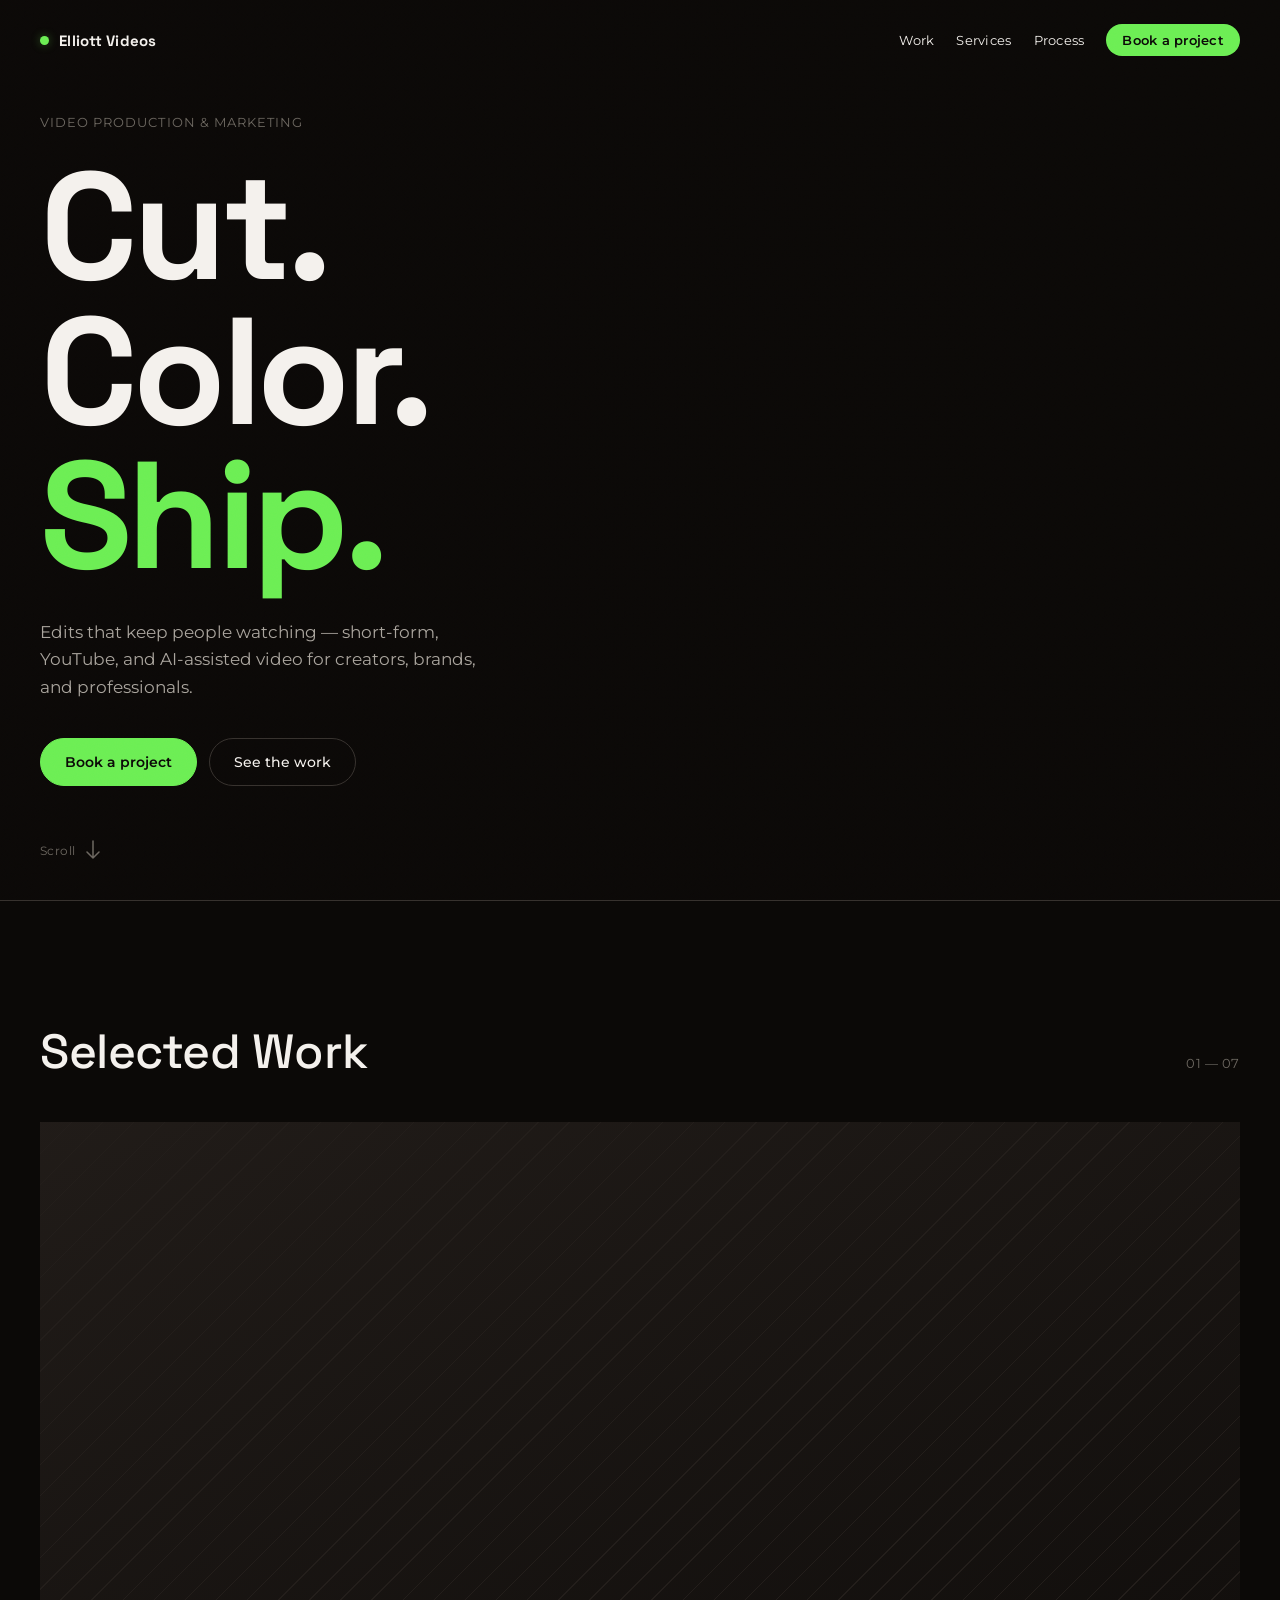
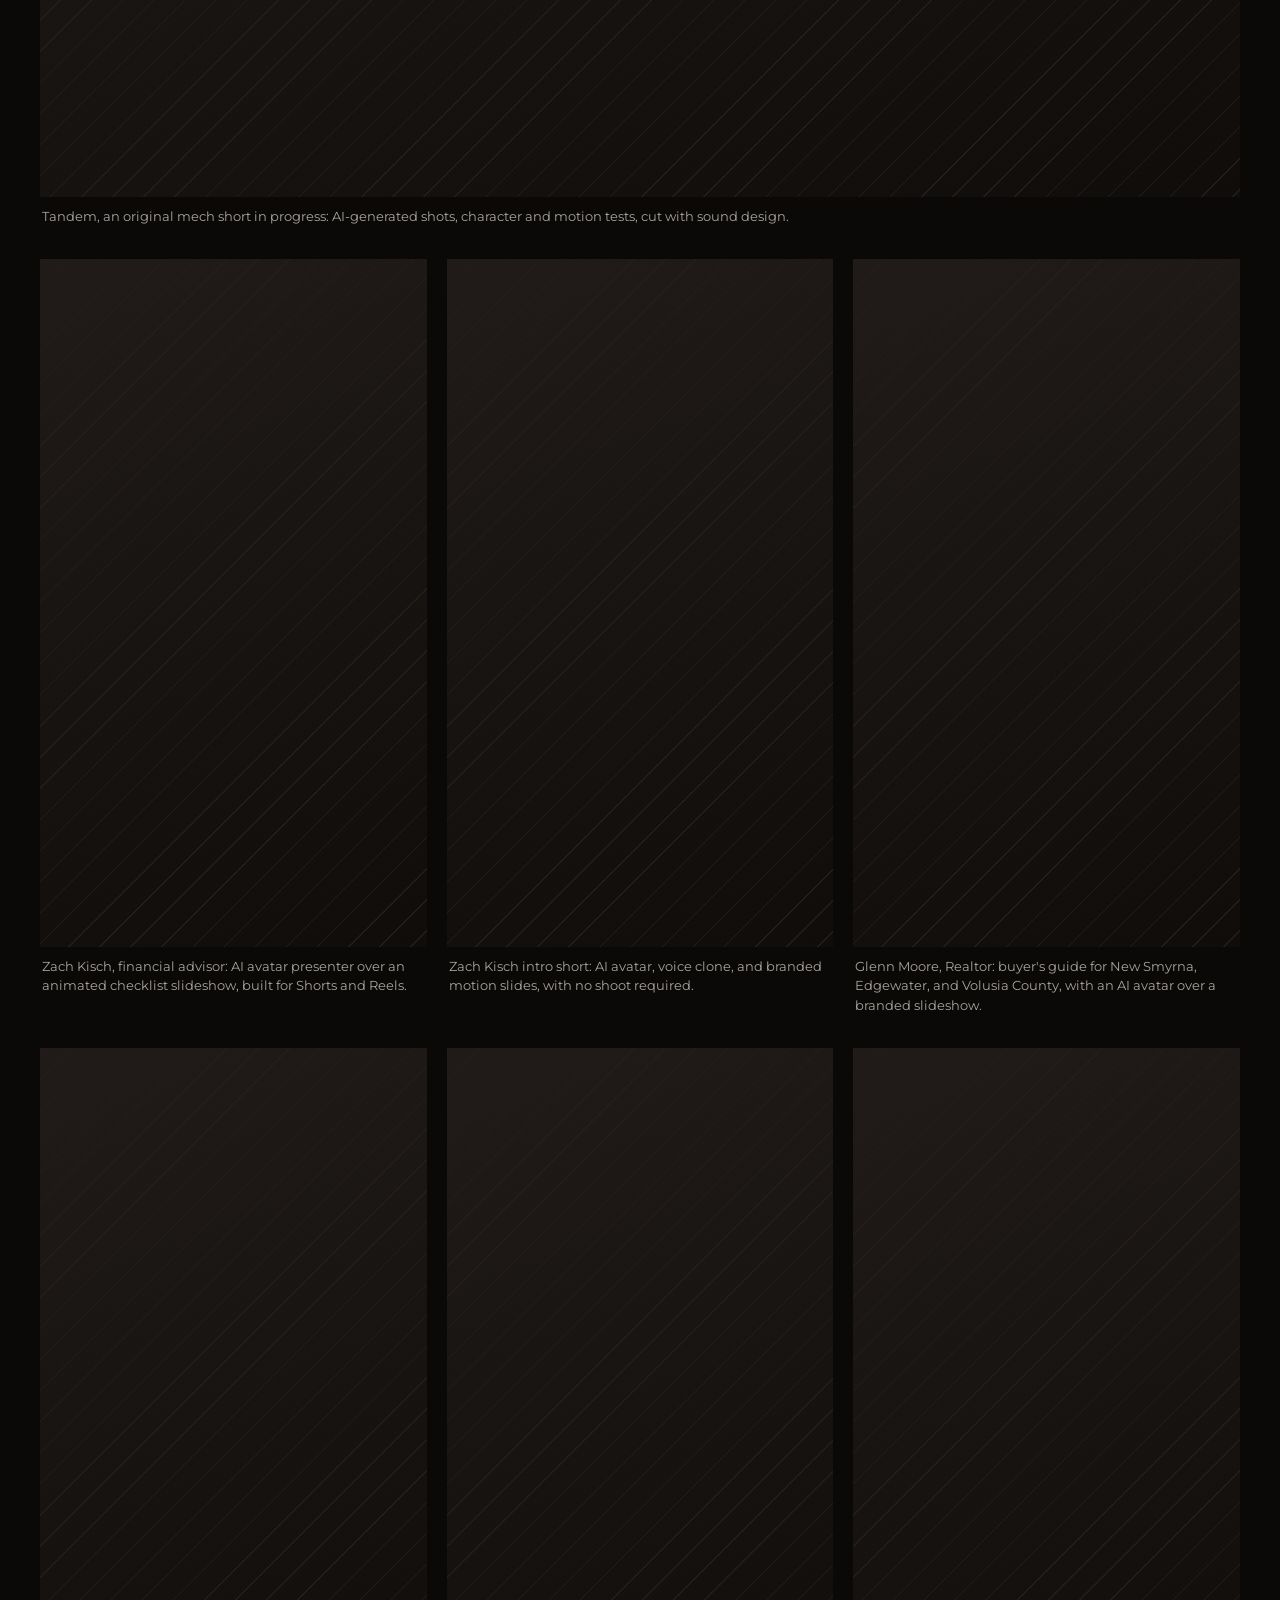
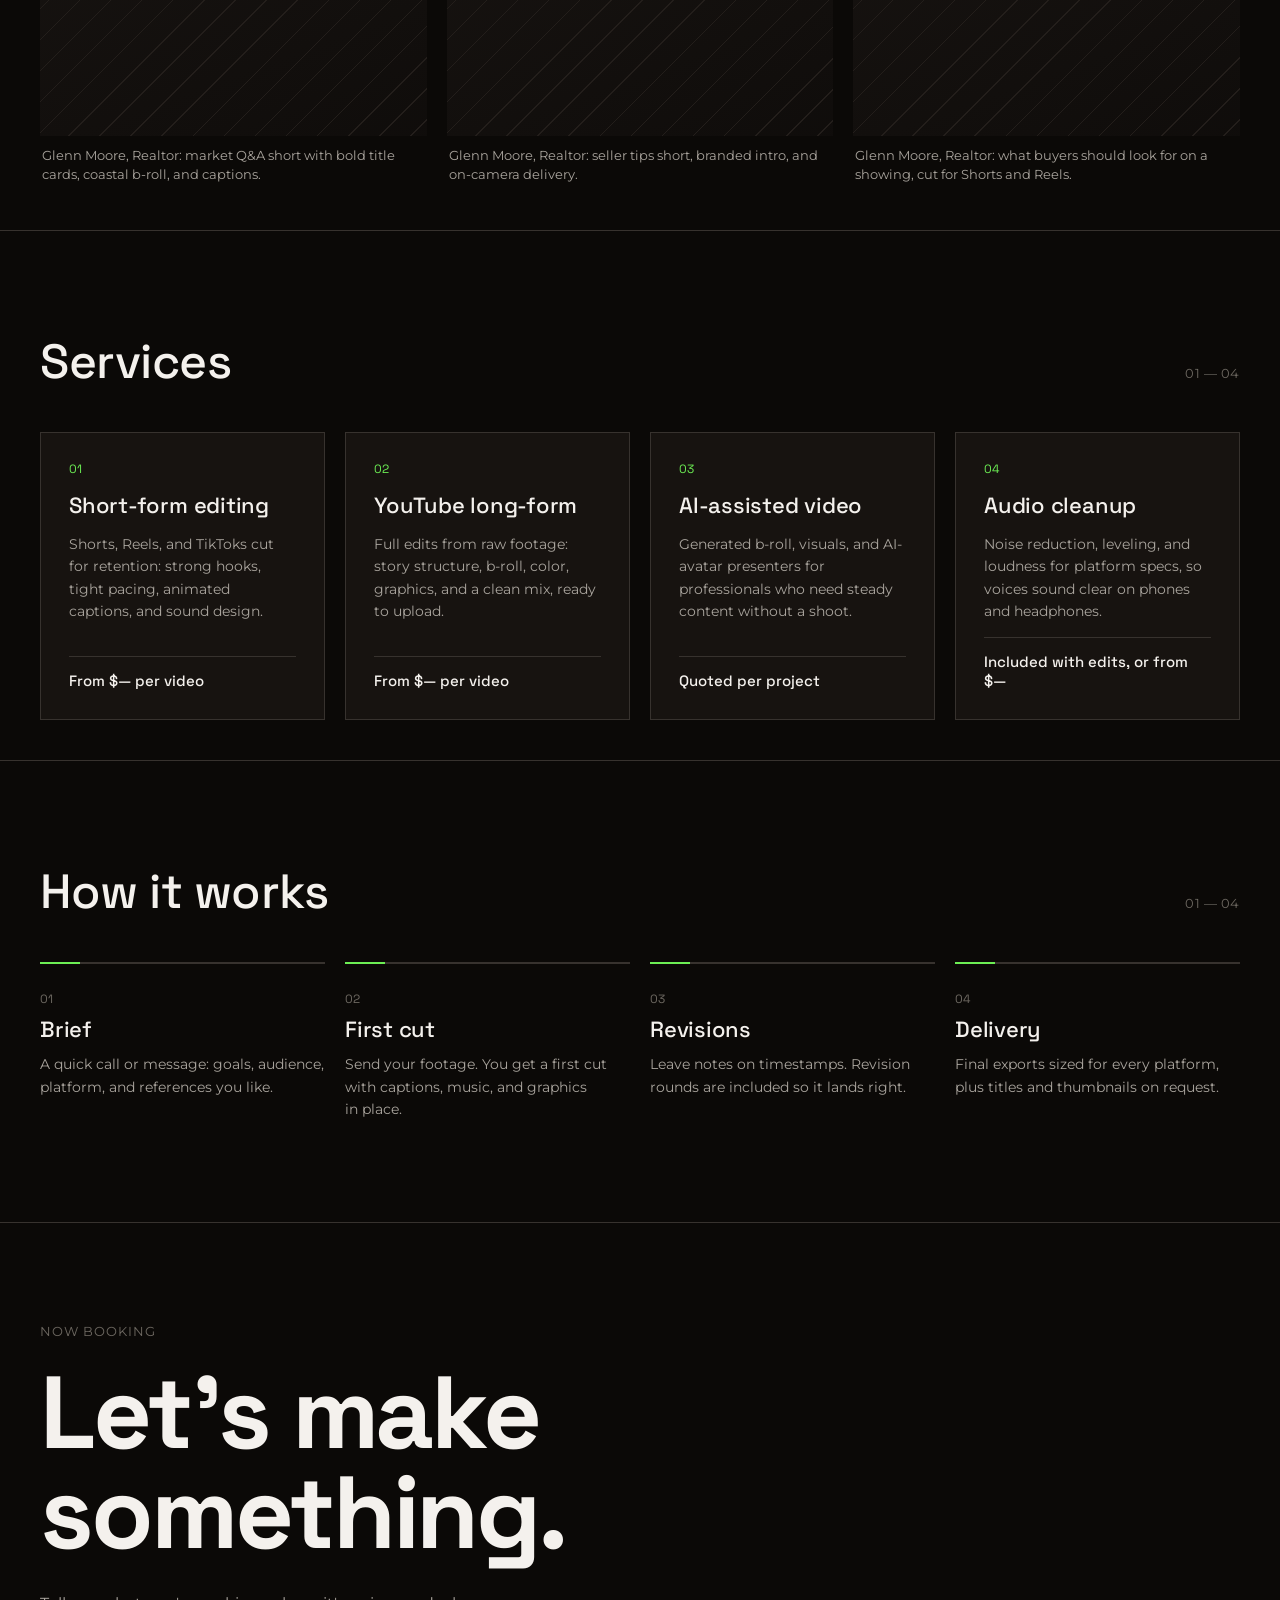
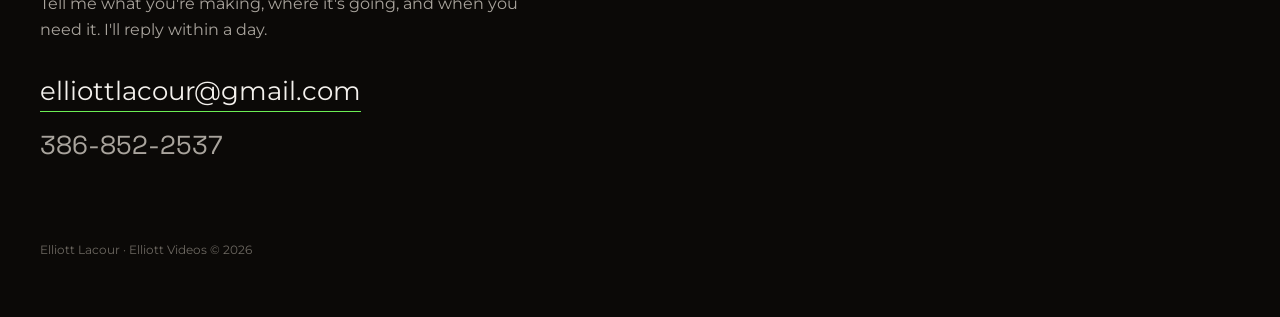
==== index.html @ d1734ed7 "Add Glenn Moore shorts, move Tandem to feature slot, two rows of shorts Co-Authored-By: Claude Opus " ====
<!doctype html>
<html lang="en">
<head>
<meta charset="utf-8">
<meta name="viewport" content="width=device-width, initial-scale=1">
<title>Elliott Videos — Video Production &amp; Marketing</title>
<meta name="description" content="Elliott Lacour — video production and marketing for creators, brands, and local businesses: short-form, YouTube, AI-assisted visuals, and polished audio.">
<link rel="canonical" href="https://www.elliottvideos.com/">
<meta property="og:title" content="Elliott Videos — Video Production &amp; Marketing">
<meta property="og:description" content="Short-form, YouTube, and AI-assisted video, edited to keep people watching.">
<meta property="og:url" content="https://www.elliottvideos.com/">
<meta property="og:type" content="website">
<meta property="og:image" content="https://www.elliottvideos.com/assets/og.jpg">
<link rel="preconnect" href="https://fonts.googleapis.com">
<link rel="preconnect" href="https://fonts.gstatic.com" crossorigin>
<link href="https://fonts.googleapis.com/css2?family=Montserrat:wght@400;500;600;700&family=Space+Grotesk:wght@400;500;700&display=swap" rel="stylesheet">
<link rel="stylesheet" href="css/styles.css">
<link rel="icon" href="data:image/svg+xml,%3Csvg xmlns='http://www.w3.org/2000/svg' viewBox='0 0 16 16'%3E%3Ccircle cx='8' cy='8' r='6' fill='%236cee54'/%3E%3C/svg%3E">
</head>
<body>

<div class="grain" aria-hidden="true"></div>

<nav class="nav">
  <a href="#top" class="nav__mark"><span class="nav__rec" aria-hidden="true"></span>Elliott Videos</a>
  <div class="nav__links">
    <a href="#work">Work</a>
    <a href="#services">Services</a>
    <a href="#process">Process</a>
    <a href="#contact" class="nav__cta">Book a project</a>
    <button id="captionEditToggle" class="nav__edit-toggle" type="button" aria-pressed="false">Edit text</button>
  </div>
</nav>

<p class="edit-hint">Editing locally — text edits save to this browser only. Copy final wording into <code>index.html</code> before you deploy.</p>

<!-- ---------- Hero: muted background reel (assets/reel/hero.mp4) ---------- -->
<header id="top" class="hero">
  <video class="hero__reel js-media" src="assets/reel/hero.mp4" poster="assets/reel/hero-poster.jpg" autoplay muted loop playsinline preload="auto" aria-hidden="true"></video>
  <div class="hero__shade" aria-hidden="true"></div>
  <div class="hero__body">
    <p class="hero__eyebrow">Video production &amp; marketing</p>
    <h1 class="hero__title">
      <span>Cut.</span>
      <span>Color.</span>
      <span class="hero__title-accent"><em>Ship.</em></span>
    </h1>
    <p class="hero__sub" data-caption-key="hero-sub">Edits that keep people watching — short-form, YouTube, and AI-assisted video for creators, brands, and professionals.</p>
    <div class="hero__actions">
      <a class="btn btn--solid" href="#contact">Book a project</a>
      <a class="btn" href="#work">See the work</a>
    </div>
  </div>
  <a class="hero__scroll" href="#work">
    <span>Scroll</span>
    <svg width="14" height="20" viewBox="0 0 14 20" fill="none" xmlns="http://www.w3.org/2000/svg">
      <path d="M7 1v17M1 12l6 6 6-6" stroke="currentColor" stroke-width="1.5" stroke-linecap="round" stroke-linejoin="round"/>
    </svg>
  </a>
</header>

<main>

  <!-- ---------- Work: video pieces. Sizes: --feature (full row, 16:9),
       --half (half row, 16:9), --short (third of a row, 9:16) ---------- -->
  <section id="work" class="work">
    <div class="section__head">
      <h2>Selected Work</h2>
      <span class="section__count">01 — 07</span>
    </div>

    <div class="grid">

      <article class="card card--video card--feature" data-index="01">
        <div class="card__frame">
          <video class="js-media card__video" src="assets/work/01.mp4" poster="assets/work/01-poster.jpg" playsinline preload="metadata"></video>
          <button class="card__play" type="button" aria-label="Play">
            <svg width="18" height="18" viewBox="0 0 18 18" fill="none" xmlns="http://www.w3.org/2000/svg"><path d="M5 3l10 6-10 6V3z" fill="currentColor"/></svg>
          </button>
          <div class="card__info">
            <span class="card__tag">AI-assisted</span>
            <h3 class="card__title">Tandem — Test Footage</h3>
          </div>
          <span class="card__slate">assets/work/01.mp4</span>
        </div>
        <p class="card__caption" data-caption-key="work-01">Tandem, an original mech short in progress: AI-generated shots, character and motion tests, cut with sound design.</p>
      </article>

      <article class="card card--video card--short" data-index="02">
        <div class="card__frame">
          <video class="js-media card__video" src="assets/work/02.mp4" poster="assets/work/02-poster.jpg" playsinline preload="metadata"></video>
          <button class="card__play" type="button" aria-label="Play">
            <svg width="18" height="18" viewBox="0 0 18 18" fill="none" xmlns="http://www.w3.org/2000/svg"><path d="M5 3l10 6-10 6V3z" fill="currentColor"/></svg>
          </button>
          <div class="card__info">
            <span class="card__tag">Short</span>
            <h3 class="card__title">Retirement Review Checklist</h3>
          </div>
          <span class="card__slate">assets/work/02.mp4</span>
        </div>
        <p class="card__caption" data-caption-key="work-02">Zach Kisch, financial advisor: AI avatar presenter over an animated checklist slideshow, built for Shorts and Reels.</p>
      </article>

      <article class="card card--video card--short" data-index="03">
        <div class="card__frame">
          <video class="js-media card__video" src="assets/work/03.mp4" poster="assets/work/03-poster.jpg" playsinline preload="metadata"></video>
          <button class="card__play" type="button" aria-label="Play">
            <svg width="18" height="18" viewBox="0 0 18 18" fill="none" xmlns="http://www.w3.org/2000/svg"><path d="M5 3l10 6-10 6V3z" fill="currentColor"/></svg>
          </button>
          <div class="card__info">
            <span class="card__tag">Short</span>
            <h3 class="card__title">Hey, I'm Zach</h3>
          </div>
          <span class="card__slate">assets/work/03.mp4</span>
        </div>
        <p class="card__caption" data-caption-key="work-03">Zach Kisch intro short: AI avatar, voice clone, and branded motion slides, with no shoot required.</p>
      </article>

      <article class="card card--video card--short" data-index="04">
        <div class="card__frame">
          <video class="js-media card__video" src="assets/work/04.mp4" poster="assets/work/04-poster.jpg" playsinline preload="metadata"></video>
          <button class="card__play" type="button" aria-label="Play">
            <svg width="18" height="18" viewBox="0 0 18 18" fill="none" xmlns="http://www.w3.org/2000/svg"><path d="M5 3l10 6-10 6V3z" fill="currentColor"/></svg>
          </button>
          <div class="card__info">
            <span class="card__tag">Short</span>
            <h3 class="card__title">Buying Here?</h3>
          </div>
          <span class="card__slate">assets/work/04.mp4</span>
        </div>
        <p class="card__caption" data-caption-key="work-04">Glenn Moore, Realtor: buyer's guide for New Smyrna, Edgewater, and Volusia County, with an AI avatar over a branded slideshow.</p>
      </article>

      <article class="card card--video card--short" data-index="05">
        <div class="card__frame">
          <video class="js-media card__video" src="assets/work/05.mp4" poster="assets/work/05-poster.jpg" playsinline preload="metadata"></video>
          <button class="card__play" type="button" aria-label="Play">
            <svg width="18" height="18" viewBox="0 0 18 18" fill="none" xmlns="http://www.w3.org/2000/svg"><path d="M5 3l10 6-10 6V3z" fill="currentColor"/></svg>
          </button>
          <div class="card__info">
            <span class="card__tag">Short</span>
            <h3 class="card__title">Is Now a Good Time to Buy?</h3>
          </div>
          <span class="card__slate">assets/work/05.mp4</span>
        </div>
        <p class="card__caption" data-caption-key="work-05">Glenn Moore, Realtor: market Q&amp;A short with bold title cards, coastal b-roll, and captions.</p>
      </article>

      <article class="card card--video card--short" data-index="06">
        <div class="card__frame">
          <video class="js-media card__video" src="assets/work/06.mp4" poster="assets/work/06-poster.jpg" playsinline preload="metadata"></video>
          <button class="card__play" type="button" aria-label="Play">
            <svg width="18" height="18" viewBox="0 0 18 18" fill="none" xmlns="http://www.w3.org/2000/svg"><path d="M5 3l10 6-10 6V3z" fill="currentColor"/></svg>
          </button>
          <div class="card__info">
            <span class="card__tag">Short</span>
            <h3 class="card__title">Why It Won't Sell</h3>
          </div>
          <span class="card__slate">assets/work/06.mp4</span>
        </div>
        <p class="card__caption" data-caption-key="work-06">Glenn Moore, Realtor: seller tips short, branded intro, and on-camera delivery.</p>
      </article>

      <article class="card card--video card--short" data-index="07">
        <div class="card__frame">
          <video class="js-media card__video" src="assets/work/07.mp4" poster="assets/work/07-poster.jpg" playsinline preload="metadata"></video>
          <button class="card__play" type="button" aria-label="Play">
            <svg width="18" height="18" viewBox="0 0 18 18" fill="none" xmlns="http://www.w3.org/2000/svg"><path d="M5 3l10 6-10 6V3z" fill="currentColor"/></svg>
          </button>
          <div class="card__info">
            <span class="card__tag">Short</span>
            <h3 class="card__title">Viewing Homes</h3>
          </div>
          <span class="card__slate">assets/work/07.mp4</span>
        </div>
        <p class="card__caption" data-caption-key="work-07">Glenn Moore, Realtor: what buyers should look for on a showing, cut for Shorts and Reels.</p>
      </article>

    </div>
  </section>

  <!-- ---------- Services: what you can hire for ---------- -->
  <section id="services" class="services">
    <div class="section__head">
      <h2>Services</h2>
      <span class="section__count">01 — 04</span>
    </div>

    <div class="services__grid">

      <article class="service">
        <span class="service__num">01</span>
        <h3 class="service__title">Short-form editing</h3>
        <p class="service__body" data-caption-key="svc-01-body">Shorts, Reels, and TikToks cut for retention: strong hooks, tight pacing, animated captions, and sound design.</p>
        <p class="service__price" data-caption-key="svc-01-price">From $— per video</p>
      </article>

      <article class="service">
        <span class="service__num">02</span>
        <h3 class="service__title">YouTube long-form</h3>
        <p class="service__body" data-caption-key="svc-02-body">Full edits from raw footage: story structure, b-roll, color, graphics, and a clean mix, ready to upload.</p>
        <p class="service__price" data-caption-key="svc-02-price">From $— per video</p>
      </article>

      <article class="service">
        <span class="service__num">03</span>
        <h3 class="service__title">AI-assisted video</h3>
        <p class="service__body" data-caption-key="svc-03-body">Generated b-roll, visuals, and AI-avatar presenters for professionals who need steady content without a shoot.</p>
        <p class="service__price" data-caption-key="svc-03-price">Quoted per project</p>
      </article>

      <article class="service">
        <span class="service__num">04</span>
        <h3 class="service__title">Audio cleanup</h3>
        <p class="service__body" data-caption-key="svc-04-body">Noise reduction, leveling, and loudness for platform specs, so voices sound clear on phones and headphones.</p>
        <p class="service__price" data-caption-key="svc-04-price">Included with edits, or from $—</p>
      </article>

    </div>
  </section>

  <!-- ---------- Process: how a project runs ---------- -->
  <section id="process" class="process">
    <div class="section__head">
      <h2>How it works</h2>
      <span class="section__count">01 — 04</span>
    </div>

    <ol class="steps">
      <li class="step">
        <span class="step__num">01</span>
        <h3 class="step__title">Brief</h3>
        <p class="step__body" data-caption-key="step-01">A quick call or message: goals, audience, platform, and references you like.</p>
      </li>
      <li class="step">
        <span class="step__num">02</span>
        <h3 class="step__title">First cut</h3>
        <p class="step__body" data-caption-key="step-02">Send your footage. You get a first cut with captions, music, and graphics in place.</p>
      </li>
      <li class="step">
        <span class="step__num">03</span>
        <h3 class="step__title">Revisions</h3>
        <p class="step__body" data-caption-key="step-03">Leave notes on timestamps. Revision rounds are included so it lands right.</p>
      </li>
      <li class="step">
        <span class="step__num">04</span>
        <h3 class="step__title">Delivery</h3>
        <p class="step__body" data-caption-key="step-04">Final exports sized for every platform, plus titles and thumbnails on request.</p>
      </li>
    </ol>
  </section>

</main>

<footer id="contact" class="contact">
  <p class="hero__eyebrow">Now booking</p>
  <h2 class="contact__title">Let's make<br>something.</h2>
  <p class="contact__sub" data-caption-key="contact-sub">Tell me what you're making, where it's going, and when you need it. I'll reply within a day.</p>
  <a class="contact__email" href="mailto:elliottlacour@gmail.com">elliottlacour@gmail.com</a>
  <a class="contact__phone" href="tel:+13868522537">386-852-2537</a>
  <div class="contact__foot">
    <span>Elliott Lacour · Elliott Videos © 2026</span>
  </div>
</footer>

<script src="js/script.js"></script>
</body>
</html>
---- css/styles.css ----
/* ---------- Tokens ---------- */
:root{
  --bg:       oklch(14% 0.006 55);
  --bg-elev:  oklch(19% 0.008 55);
  --bg-card:  oklch(21% 0.008 55);
  --fg:       oklch(96% 0.006 80);
  --fg-dim:   oklch(72% 0.012 75);
  --fg-faint: oklch(52% 0.012 75);
  --border:   oklch(32% 0.01 60);
  --accent:   #6cee54; /* business card green */
  --accent-dim: rgb(108 238 84 / 0.35);
  --accent-ink: oklch(14% 0.006 55);

  --font-display: "Space Grotesk", Arial, sans-serif;
  --font-body: "Montserrat", Arial, sans-serif;
}

*{ box-sizing: border-box; }

html{ scroll-behavior: smooth; }

body{
  margin: 0;
  background: var(--bg);
  color: var(--fg);
  font-family: var(--font-body);
  font-weight: 400;
  -webkit-font-smoothing: antialiased;
  text-wrap: pretty;
}

a{ color: var(--fg); text-decoration: none; }
a:hover{ color: var(--accent); }

h1, h2, h3{ margin: 0; font-weight: 500; font-family: var(--font-display); letter-spacing: -0.01em; }

img, video{ display: block; max-width: 100%; }

button{ font-family: var(--font-body); }

/* ---------- Film grain overlay ---------- */
.grain{
  position: fixed;
  inset: 0;
  pointer-events: none;
  z-index: 200;
  opacity: 0.05;
  mix-blend-mode: overlay;
  background-image: url("data:image/svg+xml,%3Csvg xmlns='http://www.w3.org/2000/svg' width='120' height='120'%3E%3Cfilter id='n'%3E%3CfeTurbulence type='fractalNoise' baseFrequency='0.9' numOctaves='2' stitchTiles='stitch'/%3E%3C/filter%3E%3Crect width='100%25' height='100%25' filter='url(%23n)'/%3E%3C/svg%3E");
}

/* ---------- Nav ---------- */
.nav{
  position: fixed;
  top: 0; left: 0; right: 0;
  z-index: 100;
  display: flex;
  align-items: center;
  justify-content: space-between;
  padding: 24px 40px;
  font-size: 13px;
  letter-spacing: 0.02em;
  transition: background 0.3s ease, padding 0.3s ease;
}
.nav.is-scrolled{
  background: oklch(14% 0.006 55 / 0.85);
  backdrop-filter: blur(10px);
  padding-top: 16px;
  padding-bottom: 16px;
  border-bottom: 1px solid var(--border);
}

.nav__mark{ display: flex; align-items: center; gap: 10px; font-family: var(--font-display); font-weight: 700; font-size: 15px; }

.nav__rec{
  width: 9px;
  height: 9px;
  border-radius: 50%;
  background: var(--accent);
  box-shadow: 0 0 10px var(--accent-dim);
  animation: rec 1.6s ease-in-out infinite;
}
@keyframes rec{ 50%{ opacity: 0.25; } }

.nav__links{ display: flex; align-items: center; gap: 22px; }

.nav__cta{
  padding: 8px 16px;
  border-radius: 999px;
  background: var(--accent);
  color: var(--accent-ink);
  font-weight: 600;
}
.nav__cta:hover{ color: var(--accent-ink); filter: brightness(1.1); }

.nav__edit-toggle{
  background: none;
  border: 1px solid var(--border);
  color: var(--fg-dim);
  border-radius: 999px;
  padding: 6px 14px;
  font-size: 11px;
  letter-spacing: 0.04em;
  text-transform: uppercase;
  cursor: pointer;
  transition: border-color 0.2s ease, color 0.2s ease;
}
.nav__edit-toggle:hover{ border-color: var(--accent); color: var(--accent); }
body.is-editing .nav__edit-toggle{
  background: var(--accent);
  border-color: var(--accent);
  color: var(--accent-ink);
}

/* the edit toggle is an authoring tool — only shown when the page is opened
   locally (file:// or localhost), never on the live domain */
body:not(.is-local) .nav__edit-toggle{ display: none; }

.edit-hint{
  display: none;
  position: fixed;
  left: 40px;
  bottom: 24px;
  z-index: 100;
  max-width: 46ch;
  margin: 0;
  padding: 10px 14px;
  background: var(--bg-elev);
  border: 1px solid var(--border);
  color: var(--fg-dim);
  font-size: 12px;
  line-height: 1.5;
}
.edit-hint code{ color: var(--fg); }
body.is-editing .edit-hint{ display: block; }

[data-caption-key]{ border-bottom: 1px solid transparent; outline: none; }
[data-caption-key][contenteditable="true"]{ border-bottom-color: var(--border); cursor: text; }
[data-caption-key][contenteditable="true"]:focus{ border-bottom-color: var(--accent); color: var(--fg); }

/* ---------- Buttons ---------- */
.btn{
  display: inline-flex;
  align-items: center;
  padding: 14px 24px;
  border: 1px solid var(--border);
  border-radius: 999px;
  font-size: 14px;
  font-weight: 500;
  transition: border-color 0.2s ease, color 0.2s ease, filter 0.2s ease;
}
.btn:hover{ border-color: var(--accent); }
.btn--solid{ background: var(--accent); border-color: var(--accent); color: var(--accent-ink); font-weight: 600; }
.btn--solid:hover{ color: var(--accent-ink); filter: brightness(1.1); }

/* ---------- Hero ---------- */
.hero{
  min-height: 100svh;
  display: flex;
  flex-direction: column;
  justify-content: center;
  padding: 0 40px;
  position: relative;
  overflow: hidden;
}

.hero__reel{
  position: absolute;
  inset: 0;
  width: 100%;
  height: 100%;
  object-fit: cover;
  opacity: 0.45;
}
.hero.no-reel .hero__reel{ display: none; }

.hero__shade{
  position: absolute;
  inset: 0;
  background:
    linear-gradient(to right, var(--bg) 0%, oklch(14% 0.006 55 / 0.6) 55%, transparent 100%),
    linear-gradient(to top, var(--bg) 0%, transparent 40%);
}

.hero__body{ position: relative; z-index: 1; }

.hero__eyebrow{
  font-size: 13px;
  letter-spacing: 0.08em;
  text-transform: uppercase;
  color: var(--fg-faint);
  margin: 0 0 24px;
}

.hero__title{
  display: flex;
  flex-direction: column;
  font-size: clamp(56px, 12vw, 152px);
  font-weight: 700;
  line-height: 0.95;
  letter-spacing: -0.03em;
}

.hero__title-accent em{
  color: var(--accent);
  font-style: normal;
}

.hero__sub{
  max-width: 46ch;
  margin: 32px 0 0;
  font-size: 17px;
  line-height: 1.6;
  color: var(--fg-dim);
}

.hero__actions{ display: flex; flex-wrap: wrap; gap: 12px; margin-top: 36px; }

.hero__scroll{
  position: absolute;
  left: 40px;
  bottom: 40px;
  z-index: 1;
  display: flex;
  align-items: center;
  gap: 10px;
  font-size: 12px;
  letter-spacing: 0.04em;
  color: var(--fg-faint);
}

.hero__scroll svg{ animation: bob 2s ease-in-out infinite; }

@keyframes bob{
  0%, 100%{ transform: translateY(0); }
  50%{ transform: translateY(6px); }
}

/* ---------- Shared section head ---------- */
.section__head{
  display: flex;
  align-items: baseline;
  justify-content: space-between;
  margin-bottom: 40px;
}

.section__head h2{ font-size: clamp(32px, 4vw, 48px); }

.section__count{
  font-size: 13px;
  color: var(--fg-faint);
  letter-spacing: 0.04em;
}

/* ---------- Work section ---------- */
.work{
  padding: 120px 40px 40px;
  border-top: 1px solid var(--border);
}

/* 6-col grid: feature = full row, half = 2 per row, short = 3 per row */
.grid{
  display: grid;
  grid-template-columns: repeat(6, 1fr);
  gap: 28px 20px;
}

.card{ position: relative; grid-column: span 6; }
.card--half{ grid-column: span 3; }
.card--short{ grid-column: span 2; }

.card__frame{
  position: relative;
  aspect-ratio: 16 / 9;
  overflow: hidden;
  background: var(--bg-card);
  cursor: pointer;
}
.card--short .card__frame{ aspect-ratio: 9 / 16; }

.card__video{
  position: absolute;
  inset: 0;
  width: 100%;
  height: 100%;
  object-fit: cover;
  transition: transform 0.6s cubic-bezier(0.2, 0.8, 0.2, 1);
}
.card:not(.is-playing) .card__frame:hover .card__video{ transform: scale(1.03); }

.card__info{
  position: absolute;
  left: 0; right: 0; bottom: 0;
  padding: 18px 20px;
  display: flex;
  align-items: baseline;
  justify-content: space-between;
  gap: 12px;
  background: linear-gradient(to top, oklch(10% 0.005 50 / 0.85), transparent);
  opacity: 0;
  transform: translateY(6px);
  transition: opacity 0.3s ease, transform 0.3s ease;
  z-index: 2;
  pointer-events: none;
}

.card:not(.is-playing) .card__frame:hover .card__info{ opacity: 1; transform: translateY(0); }

.card__tag{
  font-size: 11px;
  letter-spacing: 0.06em;
  text-transform: uppercase;
  color: var(--accent);
}

.card__title{ font-size: 20px; }

.card__slate{
  position: absolute;
  top: 16px;
  left: 18px;
  font-size: 10px;
  letter-spacing: 0.03em;
  color: var(--fg-faint);
  opacity: 0;
  font-variant-numeric: tabular-nums;
  z-index: 2;
  pointer-events: none;
}

.card__caption{
  margin: 10px 2px 0;
  padding-bottom: 4px;
  font-size: 13px;
  line-height: 1.5;
  color: var(--fg-dim);
}

.card__play{
  position: absolute;
  inset: 0;
  margin: auto;
  width: 60px;
  height: 60px;
  border-radius: 50%;
  border: 0;
  background: oklch(10% 0.005 50 / 0.55);
  backdrop-filter: blur(6px);
  color: var(--fg);
  display: flex;
  align-items: center;
  justify-content: center;
  cursor: pointer;
  z-index: 3;
  transition: background 0.2s ease, color 0.2s ease, opacity 0.2s ease;
}
.card__play svg{ margin-left: 2px; }
.card__play:hover{ background: var(--accent); color: var(--accent-ink); }
.card.is-playing .card__play{ opacity: 0; }
.card.is-playing .card__frame:hover .card__play{ opacity: 1; }

/* empty (placeholder) state — video file not present yet */
.card.is-empty .card__video{ display: none; }
.card.is-empty .card__frame{
  cursor: default;
  background:
    repeating-linear-gradient(135deg, oklch(24% 0.01 55) 0 1px, transparent 1px 22px),
    linear-gradient(160deg, oklch(23% 0.01 55), oklch(16% 0.006 55));
}
.card.is-empty .card__slate{ opacity: 0.85; }
.card.is-empty .card__info,
.card.is-empty .card__play{ display: none; }
/* the slate path is an authoring aid — hide it on the live domain */
body:not(.is-local) .card__slate{ display: none; }

/* ---------- Services ---------- */
.services{
  padding: 100px 40px 40px;
  border-top: 1px solid var(--border);
}

.services__grid{
  display: grid;
  grid-template-columns: repeat(4, 1fr);
  gap: 20px;
}

.service{
  display: flex;
  flex-direction: column;
  gap: 14px;
  padding: 28px;
  border: 1px solid var(--border);
  background: var(--bg-elev);
  transition: border-color 0.25s ease, transform 0.25s ease;
}
.service:hover{ border-color: var(--accent); transform: translateY(-3px); }

.service__num{
  font-family: var(--font-display);
  font-size: 12px;
  color: var(--accent);
  letter-spacing: 0.04em;
}

.service__title{ font-size: 22px; }

.service__body{
  flex: 1;
  margin: 0;
  font-size: 14px;
  line-height: 1.6;
  color: var(--fg-dim);
}

.service__price{
  margin: 0;
  padding-top: 14px;
  border-top: 1px solid var(--border);
  font-family: var(--font-display);
  font-size: 15px;
  font-weight: 500;
}

/* ---------- Process ---------- */
.process{
  padding: 100px 40px 40px;
  border-top: 1px solid var(--border);
}

.steps{
  list-style: none;
  margin: 0;
  padding: 0;
  display: grid;
  grid-template-columns: repeat(4, 1fr);
  gap: 20px;
  counter-reset: none;
}

.step{
  position: relative;
  padding-top: 24px;
  border-top: 2px solid var(--border);
}
.step::before{
  content: "";
  position: absolute;
  top: -2px;
  left: 0;
  width: 40px;
  height: 2px;
  background: var(--accent);
}

.step__num{
  font-family: var(--font-display);
  font-size: 12px;
  color: var(--fg-faint);
}

.step__title{ margin-top: 8px; font-size: 22px; }

.step__body{
  margin: 10px 0 0;
  font-size: 14px;
  line-height: 1.6;
  color: var(--fg-dim);
}

/* ---------- Contact ---------- */
.contact{
  min-height: 70svh;
  display: flex;
  flex-direction: column;
  align-items: flex-start;
  justify-content: center;
  padding: 100px 40px 60px;
  margin-top: 60px;
  border-top: 1px solid var(--border);
}

.contact__title{
  font-size: clamp(44px, 8vw, 104px);
  font-weight: 700;
  line-height: 0.98;
  letter-spacing: -0.03em;
  margin-bottom: 28px;
}

.contact__sub{
  max-width: 46ch;
  margin: 0 0 32px;
  font-size: 16px;
  line-height: 1.6;
  color: var(--fg-dim);
}

.contact__email{
  font-size: clamp(18px, 2.4vw, 26px);
  border-bottom: 1px solid var(--accent);
  padding-bottom: 4px;
}

.contact__phone{
  margin-top: 16px;
  font-family: var(--font-display);
  font-size: clamp(18px, 2.4vw, 26px);
  color: var(--fg-dim);
}

.contact__foot{
  margin-top: 80px;
  font-size: 12px;
  color: var(--fg-faint);
}

/* ---------- Responsive ---------- */
@media (max-width: 1100px){
  .services__grid,
  .steps{ grid-template-columns: repeat(2, 1fr); }
}

@media (max-width: 860px){
  .grid{ grid-template-columns: repeat(2, 1fr); gap: 24px 12px; }
  .card,
  .card--half{ grid-column: span 2; }
  .card--short{ grid-column: span 1; }
  .nav__links a:not(.nav__cta){ display: none; }
}

@media (max-width: 560px){
  .nav{ padding: 16px; }
  .nav.is-scrolled{ padding: 12px 16px; }
  .hero{ padding: 0 16px; }
  .hero__scroll{ left: 16px; }
  .work,
  .services,
  .process{ padding: 90px 16px 20px; }
  .contact{ padding: 80px 16px 40px; }
  .services__grid,
  .steps{ grid-template-columns: 1fr; }
  .edit-hint{ left: 16px; right: 16px; max-width: none; }
}
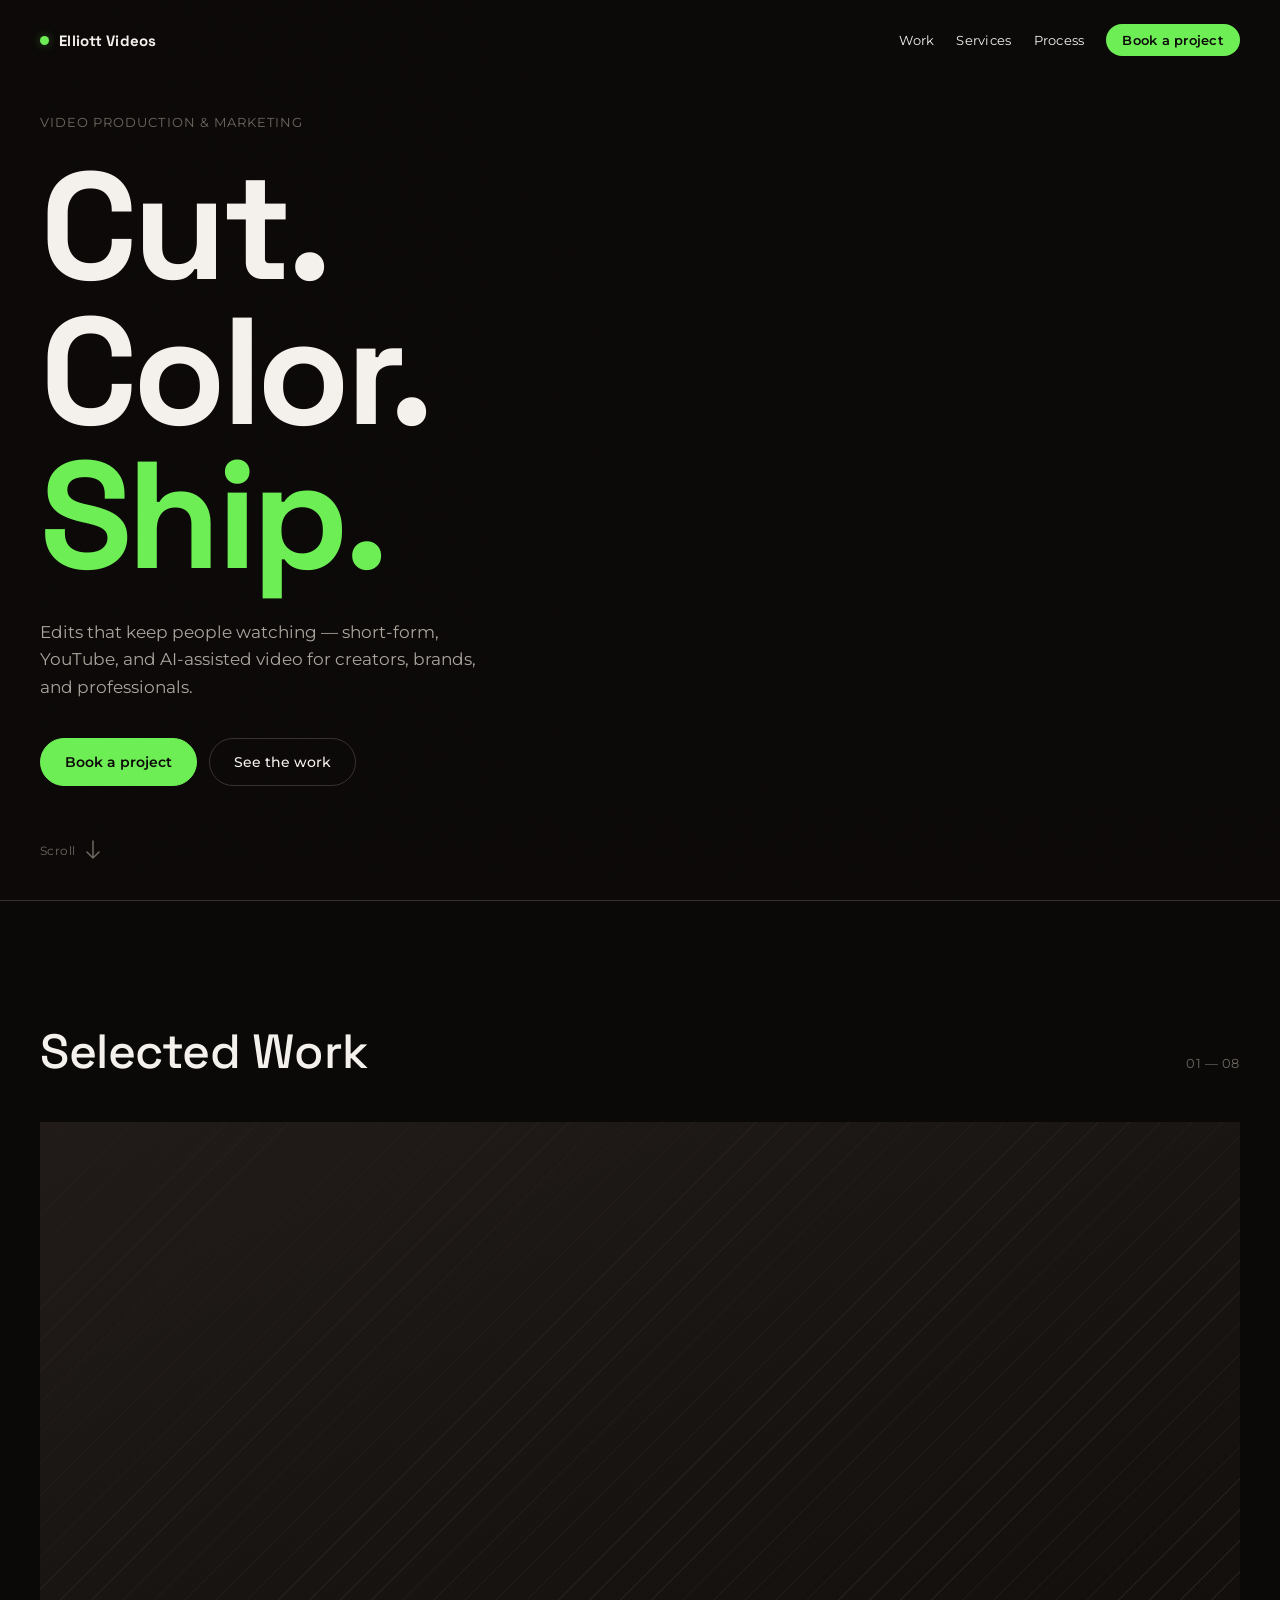
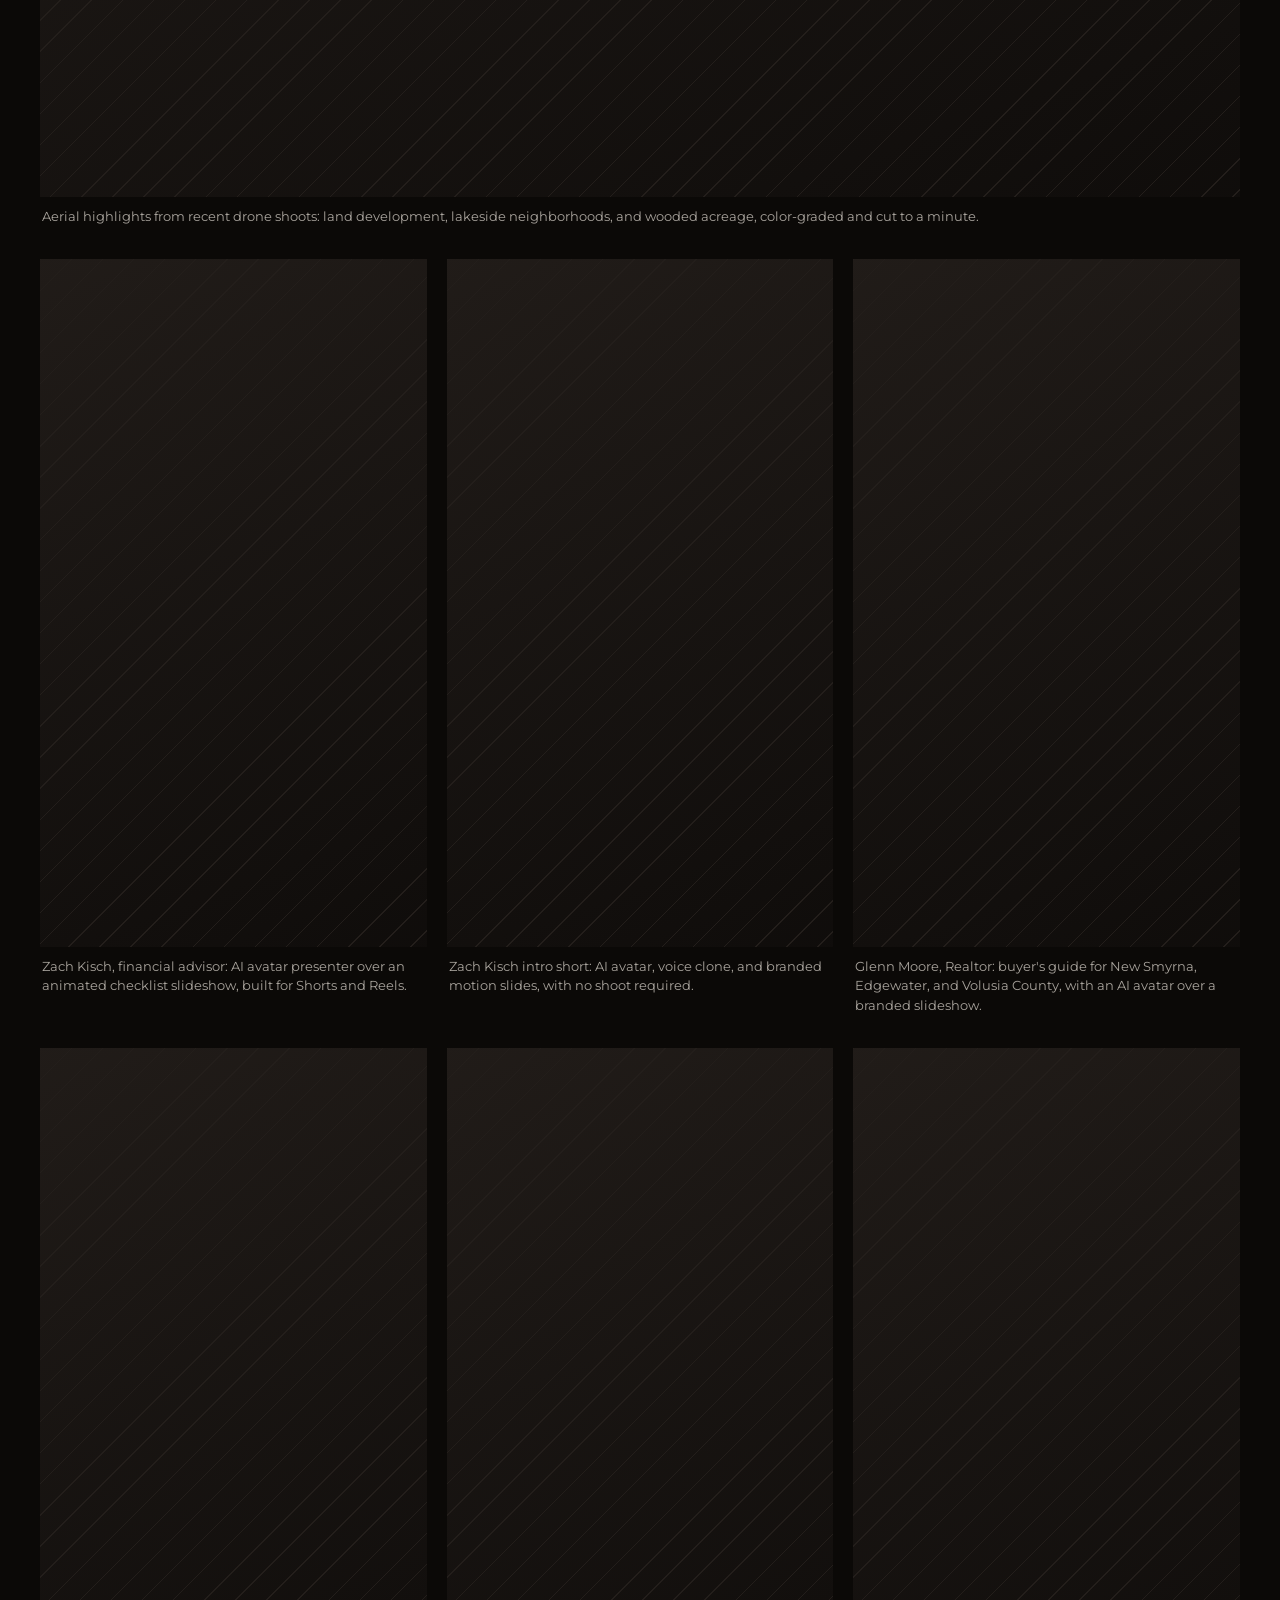
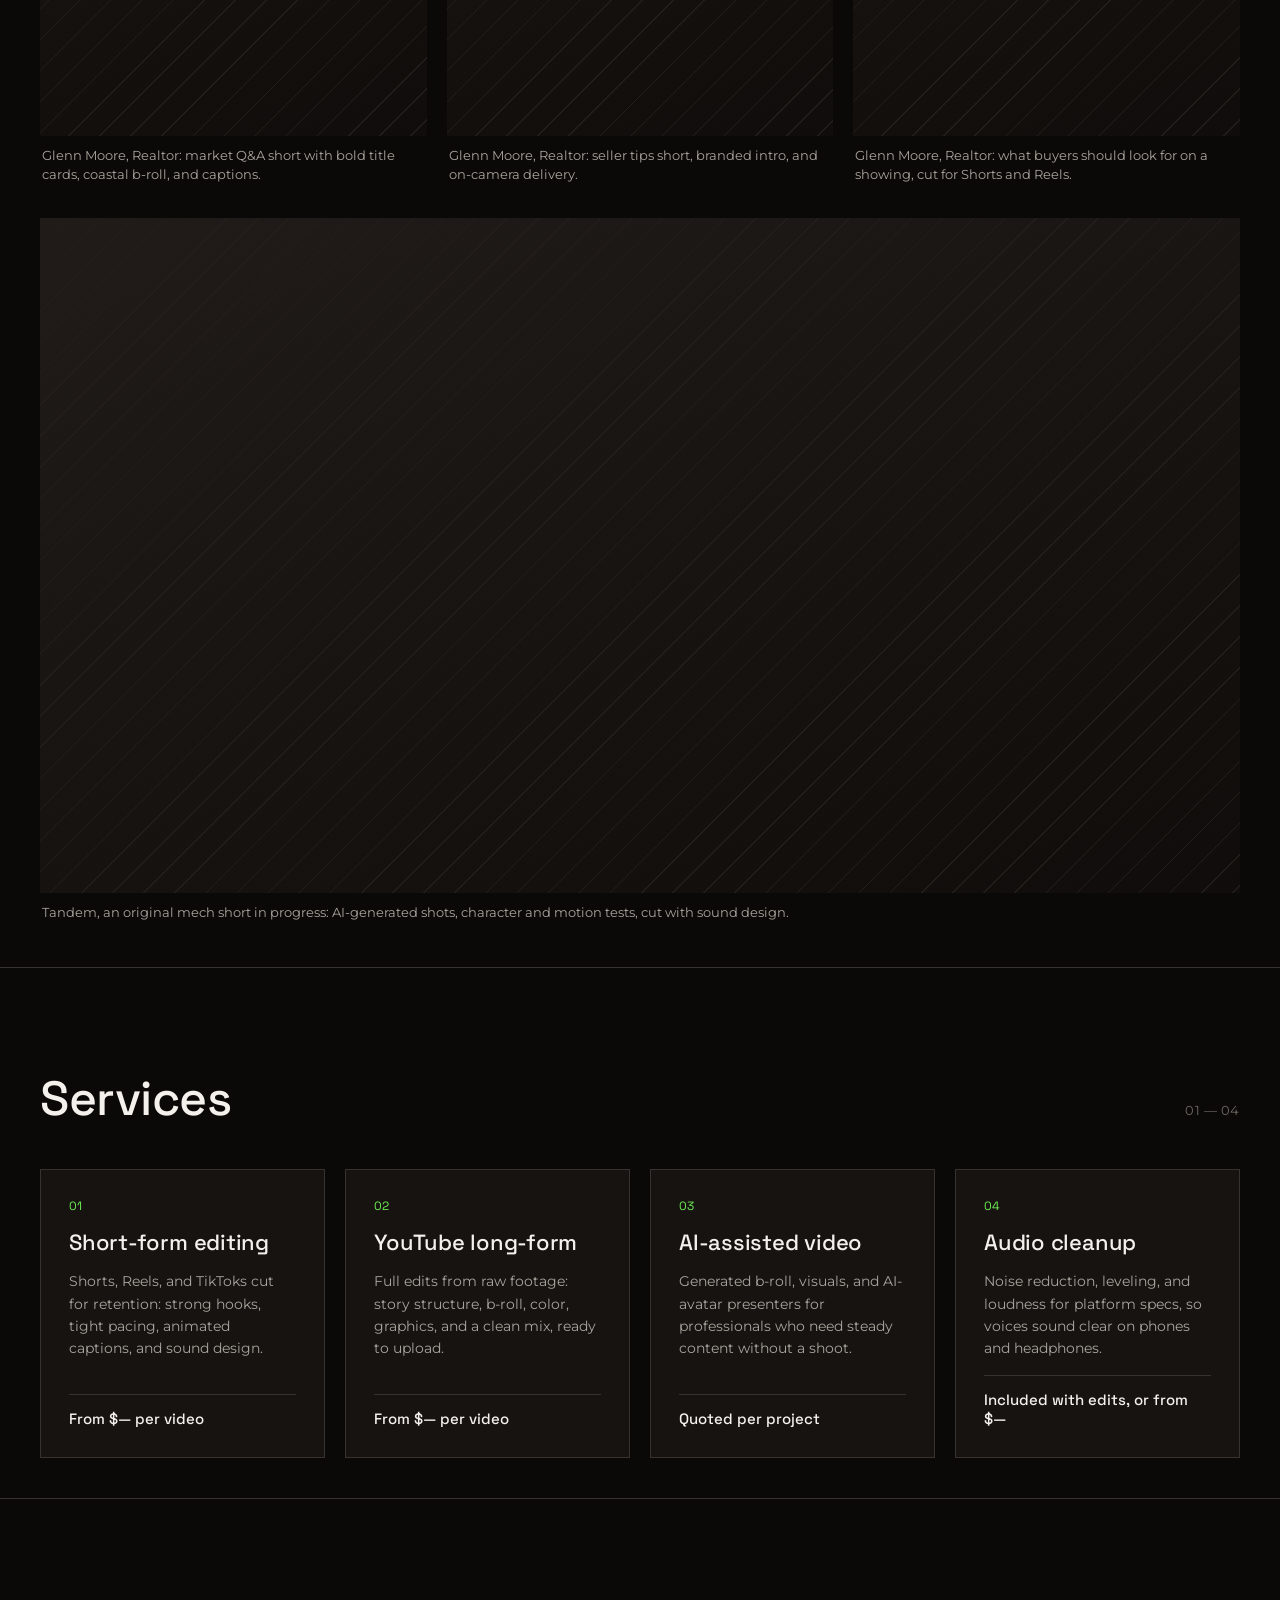
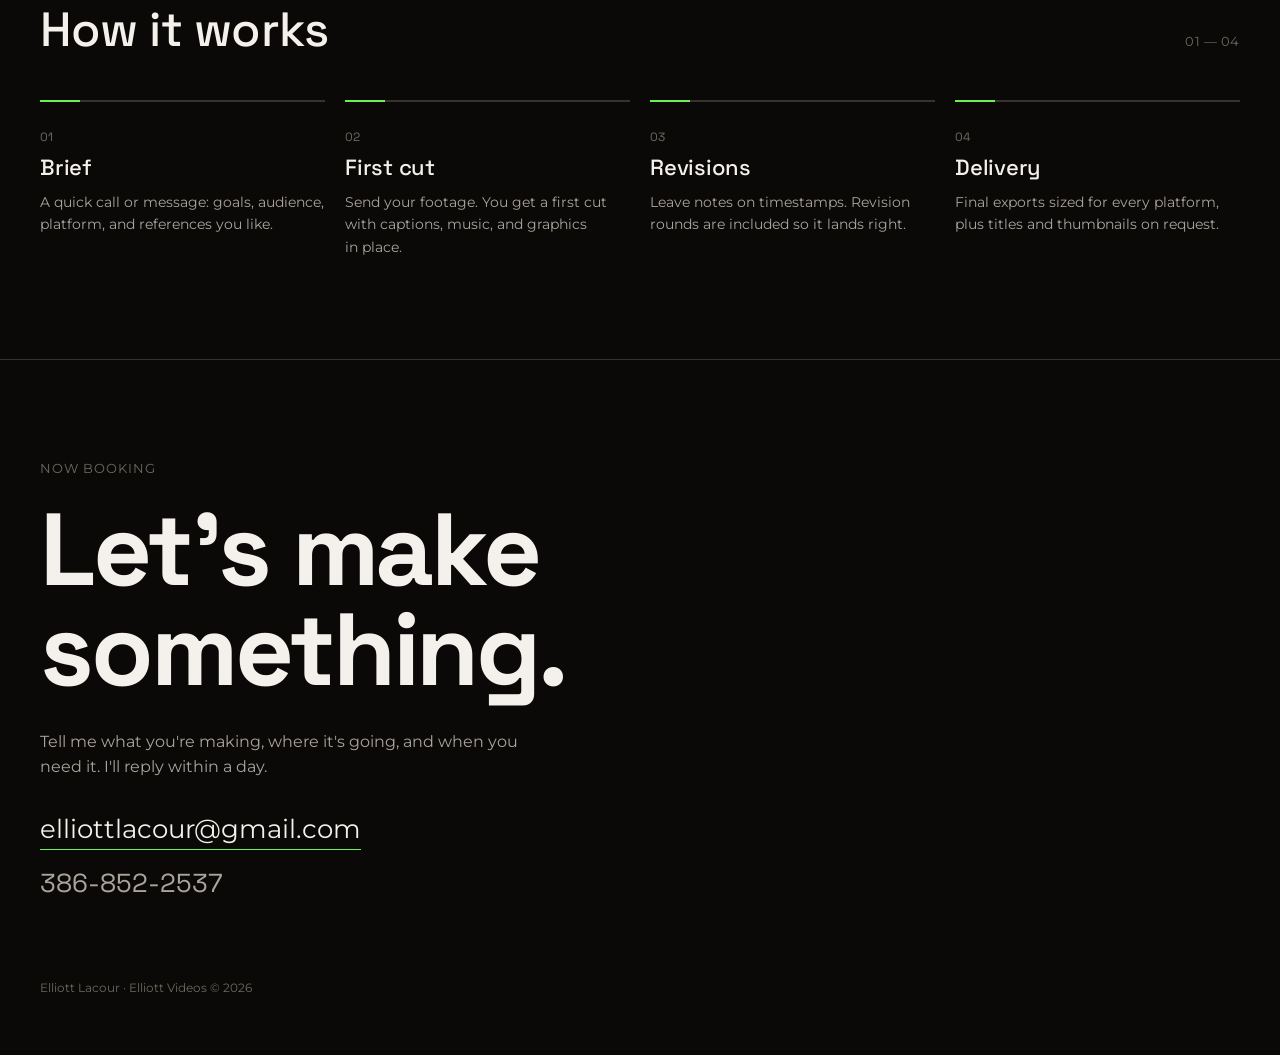
==== commit b46ac63e: "Drone highlight reel in slot 01, ballfield hero loop, Tandem to slot 08 Co-Authored-By: Claude Opus " ====
--- a/index.html
+++ b/index.html
@@ -14,7 +14,7 @@
 <link rel="preconnect" href="https://fonts.googleapis.com">
 <link rel="preconnect" href="https://fonts.gstatic.com" crossorigin>
 <link href="https://fonts.googleapis.com/css2?family=Montserrat:wght@400;500;600;700&family=Space+Grotesk:wght@400;500;700&display=swap" rel="stylesheet">
-<link rel="stylesheet" href="css/styles.css">
+<link rel="stylesheet" href="css/styles.css?v=2">
 <link rel="icon" href="data:image/svg+xml,%3Csvg xmlns='http://www.w3.org/2000/svg' viewBox='0 0 16 16'%3E%3Ccircle cx='8' cy='8' r='6' fill='%236cee54'/%3E%3C/svg%3E">
 </head>
 <body>
@@ -36,7 +36,7 @@
 
 <!-- ---------- Hero: muted background reel (assets/reel/hero.mp4) ---------- -->
 <header id="top" class="hero">
-  <video class="hero__reel js-media" src="assets/reel/hero.mp4" poster="assets/reel/hero-poster.jpg" autoplay muted loop playsinline preload="auto" aria-hidden="true"></video>
+  <video class="hero__reel js-media" src="assets/reel/hero.mp4?v=2" poster="assets/reel/hero-poster.jpg?v=2" autoplay muted loop playsinline preload="auto" aria-hidden="true"></video>
   <div class="hero__shade" aria-hidden="true"></div>
   <div class="hero__body">
     <p class="hero__eyebrow">Video production &amp; marketing</p>
@@ -66,14 +66,119 @@
   <section id="work" class="work">
     <div class="section__head">
       <h2>Selected Work</h2>
-      <span class="section__count">01 — 07</span>
+      <span class="section__count">01 — 08</span>
     </div>
 
     <div class="grid">
 
       <article class="card card--video card--feature" data-index="01">
         <div class="card__frame">
-          <video class="js-media card__video" src="assets/work/01.mp4" poster="assets/work/01-poster.jpg" playsinline preload="metadata"></video>
+          <video class="js-media card__video" src="assets/work/01.mp4?v=2" poster="assets/work/01-poster.jpg?v=2" playsinline preload="metadata"></video>
+          <button class="card__play" type="button" aria-label="Play">
+            <svg width="18" height="18" viewBox="0 0 18 18" fill="none" xmlns="http://www.w3.org/2000/svg"><path d="M5 3l10 6-10 6V3z" fill="currentColor"/></svg>
+          </button>
+          <div class="card__info">
+            <span class="card__tag">Showreel</span>
+            <h3 class="card__title">2026 Reel</h3>
+          </div>
+          <span class="card__slate">assets/work/01.mp4</span>
+        </div>
+        <p class="card__caption" data-caption-key="work-01">Aerial highlights from recent drone shoots: land development, lakeside neighborhoods, and wooded acreage, color-graded and cut to a minute.</p>
+      </article>
+
+      <article class="card card--video card--short" data-index="02">
+        <div class="card__frame">
+          <video class="js-media card__video" src="assets/work/02.mp4" poster="assets/work/02-poster.jpg" playsinline preload="metadata"></video>
+          <button class="card__play" type="button" aria-label="Play">
+            <svg width="18" height="18" viewBox="0 0 18 18" fill="none" xmlns="http://www.w3.org/2000/svg"><path d="M5 3l10 6-10 6V3z" fill="currentColor"/></svg>
+          </button>
+          <div class="card__info">
+            <span class="card__tag">Short</span>
+            <h3 class="card__title">Retirement Review Checklist</h3>
+          </div>
+          <span class="card__slate">assets/work/02.mp4</span>
+        </div>
+        <p class="card__caption" data-caption-key="work-02">Zach Kisch, financial advisor: AI avatar presenter over an animated checklist slideshow, built for Shorts and Reels.</p>
+      </article>
+
+      <article class="card card--video card--short" data-index="03">
+        <div class="card__frame">
+          <video class="js-media card__video" src="assets/work/03.mp4" poster="assets/work/03-poster.jpg" playsinline preload="metadata"></video>
+          <button class="card__play" type="button" aria-label="Play">
+            <svg width="18" height="18" viewBox="0 0 18 18" fill="none" xmlns="http://www.w3.org/2000/svg"><path d="M5 3l10 6-10 6V3z" fill="currentColor"/></svg>
+          </button>
+          <div class="card__info">
+            <span class="card__tag">Short</span>
+            <h3 class="card__title">Hey, I'm Zach</h3>
+          </div>
+          <span class="card__slate">assets/work/03.mp4</span>
+        </div>
+        <p class="card__caption" data-caption-key="work-03">Zach Kisch intro short: AI avatar, voice clone, and branded motion slides, with no shoot required.</p>
+      </article>
+
+      <article class="card card--video card--short" data-index="04">
+        <div class="card__frame">
+          <video class="js-media card__video" src="assets/work/04.mp4" poster="assets/work/04-poster.jpg" playsinline preload="metadata"></video>
+          <button class="card__play" type="button" aria-label="Play">
+            <svg width="18" height="18" viewBox="0 0 18 18" fill="none" xmlns="http://www.w3.org/2000/svg"><path d="M5 3l10 6-10 6V3z" fill="currentColor"/></svg>
+          </button>
+          <div class="card__info">
+            <span class="card__tag">Short</span>
+            <h3 class="card__title">Buying Here?</h3>
+          </div>
+          <span class="card__slate">assets/work/04.mp4</span>
+        </div>
+        <p class="card__caption" data-caption-key="work-04">Glenn Moore, Realtor: buyer's guide for New Smyrna, Edgewater, and Volusia County, with an AI avatar over a branded slideshow.</p>
+      </article>
+
+      <article class="card card--video card--short" data-index="05">
+        <div class="card__frame">
+          <video class="js-media card__video" src="assets/work/05.mp4" poster="assets/work/05-poster.jpg" playsinline preload="metadata"></video>
+          <button class="card__play" type="button" aria-label="Play">
+            <svg width="18" height="18" viewBox="0 0 18 18" fill="none" xmlns="http://www.w3.org/2000/svg"><path d="M5 3l10 6-10 6V3z" fill="currentColor"/></svg>
+          </button>
+          <div class="card__info">
+            <span class="card__tag">Short</span>
+            <h3 class="card__title">Is Now a Good Time to Buy?</h3>
+          </div>
+          <span class="card__slate">assets/work/05.mp4</span>
+        </div>
+        <p class="card__caption" data-caption-key="work-05">Glenn Moore, Realtor: market Q&amp;A short with bold title cards, coastal b-roll, and captions.</p>
+      </article>
+
+      <article class="card card--video card--short" data-index="06">
+        <div class="card__frame">
+          <video class="js-media card__video" src="assets/work/06.mp4" poster="assets/work/06-poster.jpg" playsinline preload="metadata"></video>
+          <button class="card__play" type="button" aria-label="Play">
+            <svg width="18" height="18" viewBox="0 0 18 18" fill="none" xmlns="http://www.w3.org/2000/svg"><path d="M5 3l10 6-10 6V3z" fill="currentColor"/></svg>
+          </button>
+          <div class="card__info">
+            <span class="card__tag">Short</span>
+            <h3 class="card__title">Why It Won't Sell</h3>
+          </div>
+          <span class="card__slate">assets/work/06.mp4</span>
+        </div>
+        <p class="card__caption" data-caption-key="work-06">Glenn Moore, Realtor: seller tips short, branded intro, and on-camera delivery.</p>
+      </article>
+
+      <article class="card card--video card--short" data-index="07">
+        <div class="card__frame">
+          <video class="js-media card__video" src="assets/work/07.mp4" poster="assets/work/07-poster.jpg" playsinline preload="metadata"></video>
+          <button class="card__play" type="button" aria-label="Play">
+            <svg width="18" height="18" viewBox="0 0 18 18" fill="none" xmlns="http://www.w3.org/2000/svg"><path d="M5 3l10 6-10 6V3z" fill="currentColor"/></svg>
+          </button>
+          <div class="card__info">
+            <span class="card__tag">Short</span>
+            <h3 class="card__title">Viewing Homes</h3>
+          </div>
+          <span class="card__slate">assets/work/07.mp4</span>
+        </div>
+        <p class="card__caption" data-caption-key="work-07">Glenn Moore, Realtor: what buyers should look for on a showing, cut for Shorts and Reels.</p>
+      </article>
+
+      <article class="card card--video card--feature" data-index="08">
+        <div class="card__frame">
+          <video class="js-media card__video" src="assets/work/08.mp4?v=2" poster="assets/work/08-poster.jpg?v=2" playsinline preload="metadata"></video>
           <button class="card__play" type="button" aria-label="Play">
             <svg width="18" height="18" viewBox="0 0 18 18" fill="none" xmlns="http://www.w3.org/2000/svg"><path d="M5 3l10 6-10 6V3z" fill="currentColor"/></svg>
           </button>
@@ -81,99 +186,9 @@
             <span class="card__tag">AI-assisted</span>
             <h3 class="card__title">Tandem — Test Footage</h3>
           </div>
-          <span class="card__slate">assets/work/01.mp4</span>
-        </div>
-        <p class="card__caption" data-caption-key="work-01">Tandem, an original mech short in progress: AI-generated shots, character and motion tests, cut with sound design.</p>
-      </article>
-
-      <article class="card card--video card--short" data-index="02">
-        <div class="card__frame">
-          <video class="js-media card__video" src="assets/work/02.mp4" poster="assets/work/02-poster.jpg" playsinline preload="metadata"></video>
-          <button class="card__play" type="button" aria-label="Play">
-            <svg width="18" height="18" viewBox="0 0 18 18" fill="none" xmlns="http://www.w3.org/2000/svg"><path d="M5 3l10 6-10 6V3z" fill="currentColor"/></svg>
-          </button>
-          <div class="card__info">
-            <span class="card__tag">Short</span>
-            <h3 class="card__title">Retirement Review Checklist</h3>
-          </div>
-          <span class="card__slate">assets/work/02.mp4</span>
-        </div>
-        <p class="card__caption" data-caption-key="work-02">Zach Kisch, financial advisor: AI avatar presenter over an animated checklist slideshow, built for Shorts and Reels.</p>
-      </article>
-
-      <article class="card card--video card--short" data-index="03">
-        <div class="card__frame">
-          <video class="js-media card__video" src="assets/work/03.mp4" poster="assets/work/03-poster.jpg" playsinline preload="metadata"></video>
-          <button class="card__play" type="button" aria-label="Play">
-            <svg width="18" height="18" viewBox="0 0 18 18" fill="none" xmlns="http://www.w3.org/2000/svg"><path d="M5 3l10 6-10 6V3z" fill="currentColor"/></svg>
-          </button>
-          <div class="card__info">
-            <span class="card__tag">Short</span>
-            <h3 class="card__title">Hey, I'm Zach</h3>
-          </div>
-          <span class="card__slate">assets/work/03.mp4</span>
-        </div>
-        <p class="card__caption" data-caption-key="work-03">Zach Kisch intro short: AI avatar, voice clone, and branded motion slides, with no shoot required.</p>
-      </article>
-
-      <article class="card card--video card--short" data-index="04">
-        <div class="card__frame">
-          <video class="js-media card__video" src="assets/work/04.mp4" poster="assets/work/04-poster.jpg" playsinline preload="metadata"></video>
-          <button class="card__play" type="button" aria-label="Play">
-            <svg width="18" height="18" viewBox="0 0 18 18" fill="none" xmlns="http://www.w3.org/2000/svg"><path d="M5 3l10 6-10 6V3z" fill="currentColor"/></svg>
-          </button>
-          <div class="card__info">
-            <span class="card__tag">Short</span>
-            <h3 class="card__title">Buying Here?</h3>
-          </div>
-          <span class="card__slate">assets/work/04.mp4</span>
-        </div>
-        <p class="card__caption" data-caption-key="work-04">Glenn Moore, Realtor: buyer's guide for New Smyrna, Edgewater, and Volusia County, with an AI avatar over a branded slideshow.</p>
-      </article>
-
-      <article class="card card--video card--short" data-index="05">
-        <div class="card__frame">
-          <video class="js-media card__video" src="assets/work/05.mp4" poster="assets/work/05-poster.jpg" playsinline preload="metadata"></video>
-          <button class="card__play" type="button" aria-label="Play">
-            <svg width="18" height="18" viewBox="0 0 18 18" fill="none" xmlns="http://www.w3.org/2000/svg"><path d="M5 3l10 6-10 6V3z" fill="currentColor"/></svg>
-          </button>
-          <div class="card__info">
-            <span class="card__tag">Short</span>
-            <h3 class="card__title">Is Now a Good Time to Buy?</h3>
-          </div>
-          <span class="card__slate">assets/work/05.mp4</span>
-        </div>
-        <p class="card__caption" data-caption-key="work-05">Glenn Moore, Realtor: market Q&amp;A short with bold title cards, coastal b-roll, and captions.</p>
-      </article>
-
-      <article class="card card--video card--short" data-index="06">
-        <div class="card__frame">
-          <video class="js-media card__video" src="assets/work/06.mp4" poster="assets/work/06-poster.jpg" playsinline preload="metadata"></video>
-          <button class="card__play" type="button" aria-label="Play">
-            <svg width="18" height="18" viewBox="0 0 18 18" fill="none" xmlns="http://www.w3.org/2000/svg"><path d="M5 3l10 6-10 6V3z" fill="currentColor"/></svg>
-          </button>
-          <div class="card__info">
-            <span class="card__tag">Short</span>
-            <h3 class="card__title">Why It Won't Sell</h3>
-          </div>
-          <span class="card__slate">assets/work/06.mp4</span>
-        </div>
-        <p class="card__caption" data-caption-key="work-06">Glenn Moore, Realtor: seller tips short, branded intro, and on-camera delivery.</p>
-      </article>
-
-      <article class="card card--video card--short" data-index="07">
-        <div class="card__frame">
-          <video class="js-media card__video" src="assets/work/07.mp4" poster="assets/work/07-poster.jpg" playsinline preload="metadata"></video>
-          <button class="card__play" type="button" aria-label="Play">
-            <svg width="18" height="18" viewBox="0 0 18 18" fill="none" xmlns="http://www.w3.org/2000/svg"><path d="M5 3l10 6-10 6V3z" fill="currentColor"/></svg>
-          </button>
-          <div class="card__info">
-            <span class="card__tag">Short</span>
-            <h3 class="card__title">Viewing Homes</h3>
-          </div>
-          <span class="card__slate">assets/work/07.mp4</span>
-        </div>
-        <p class="card__caption" data-caption-key="work-07">Glenn Moore, Realtor: what buyers should look for on a showing, cut for Shorts and Reels.</p>
+          <span class="card__slate">assets/work/08.mp4</span>
+        </div>
+        <p class="card__caption" data-caption-key="work-08">Tandem, an original mech short in progress: AI-generated shots, character and motion tests, cut with sound design.</p>
       </article>
 
     </div>
--- a/css/styles.css
+++ b/css/styles.css
@@ -170,7 +170,7 @@
   width: 100%;
   height: 100%;
   object-fit: cover;
-  opacity: 0.45;
+  opacity: 0.6;
 }
 .hero.no-reel .hero__reel{ display: none; }
 
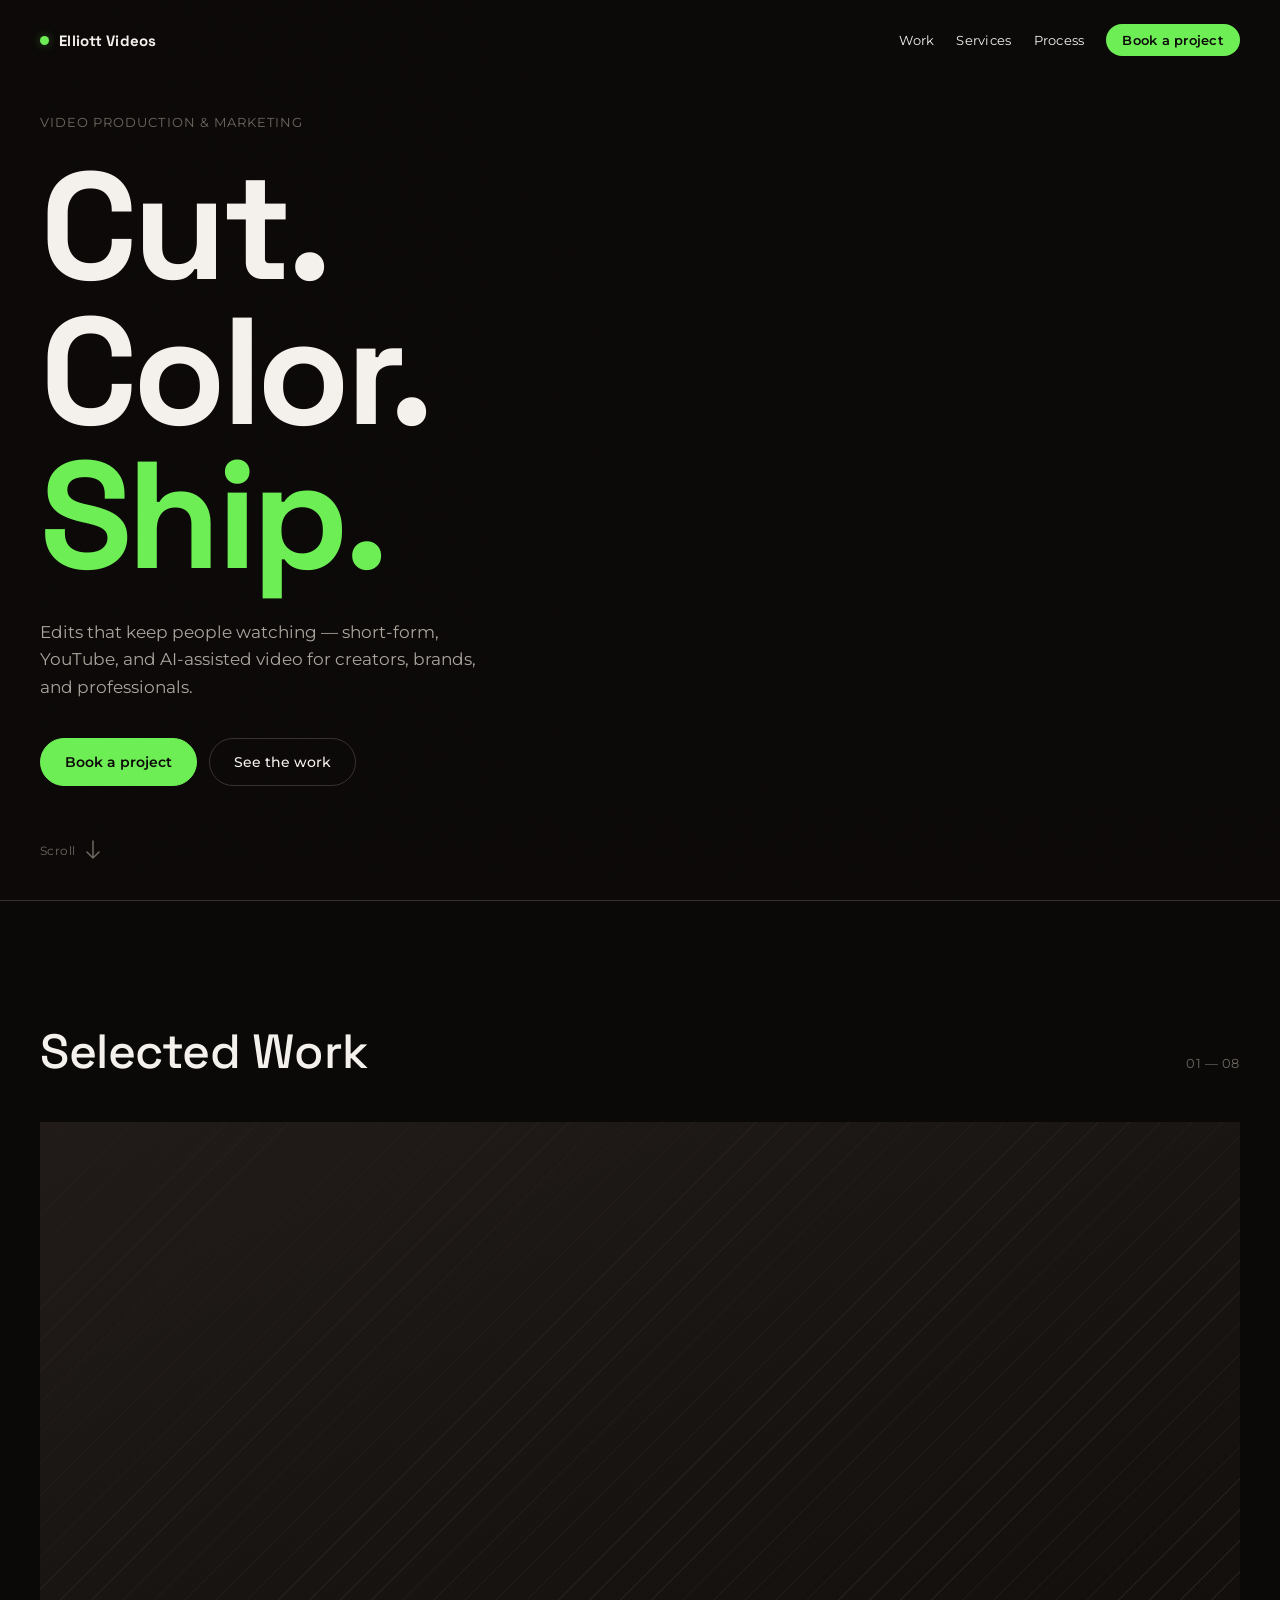
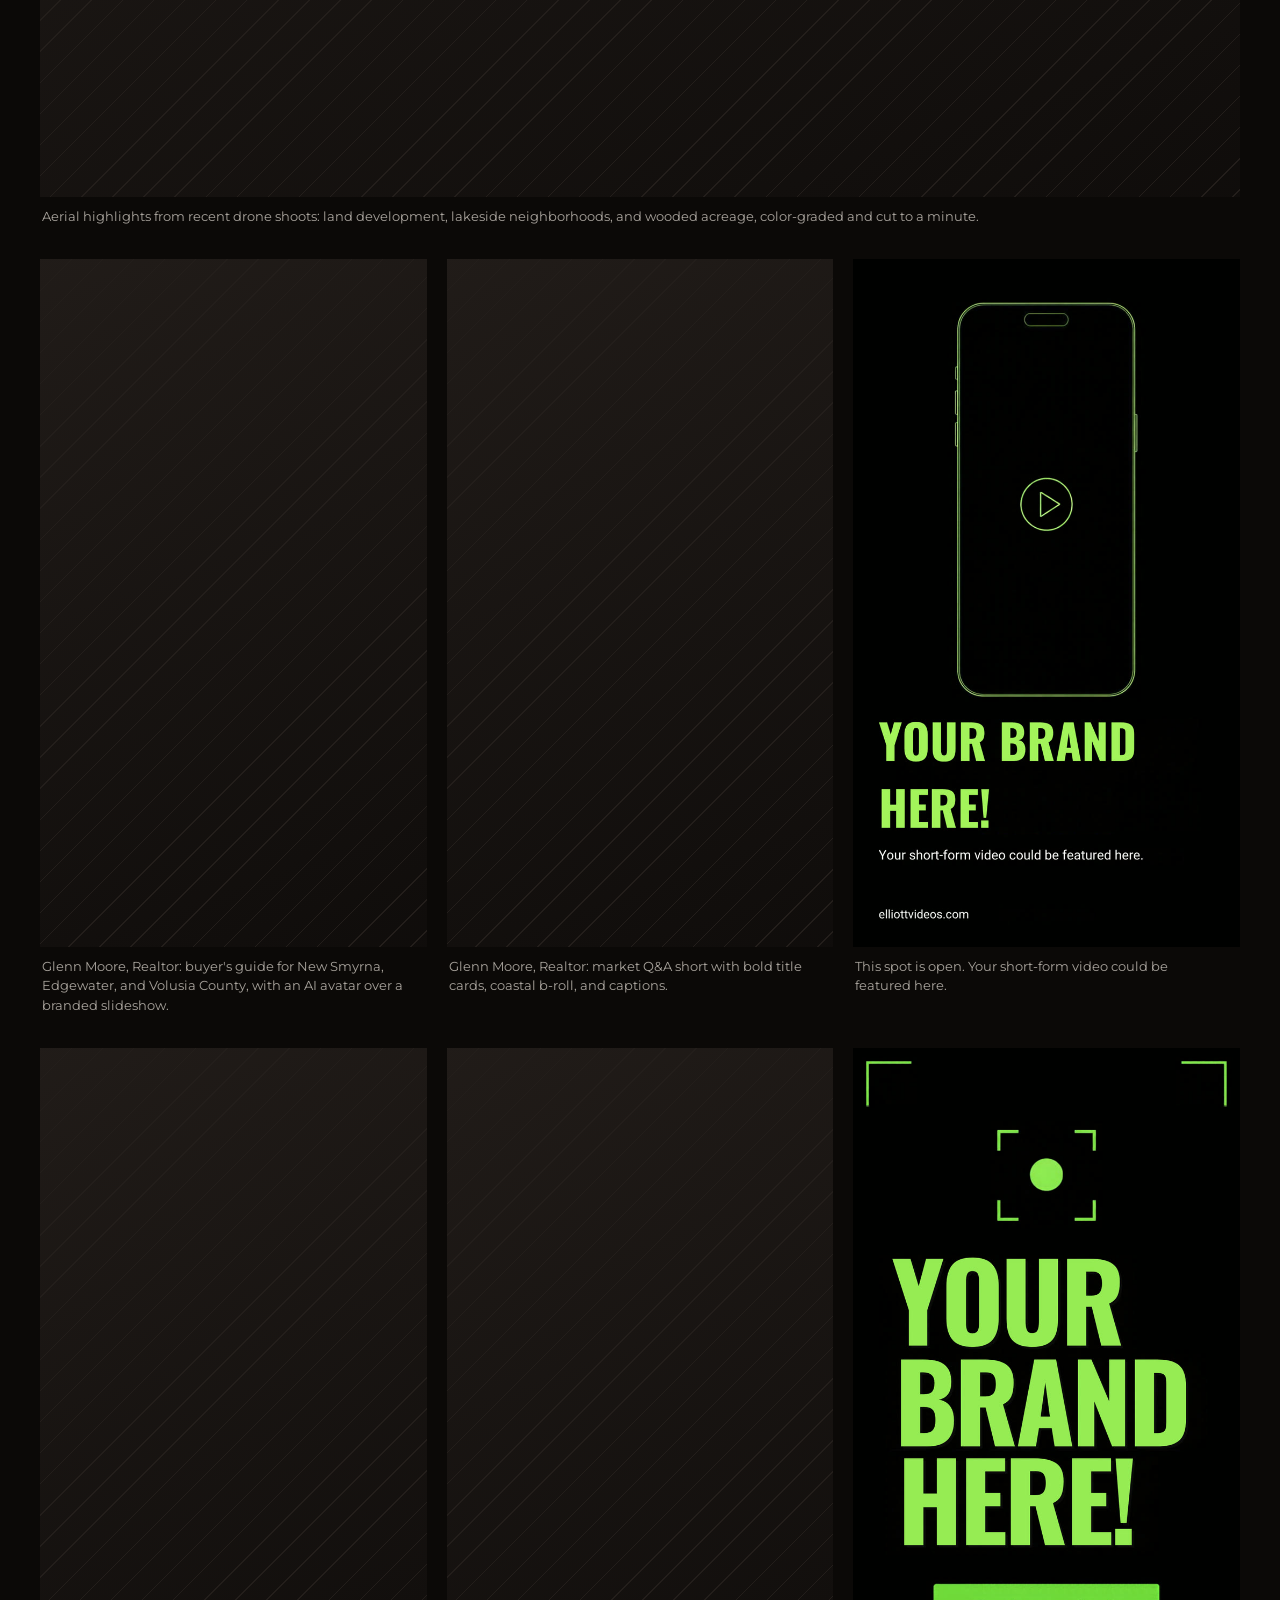
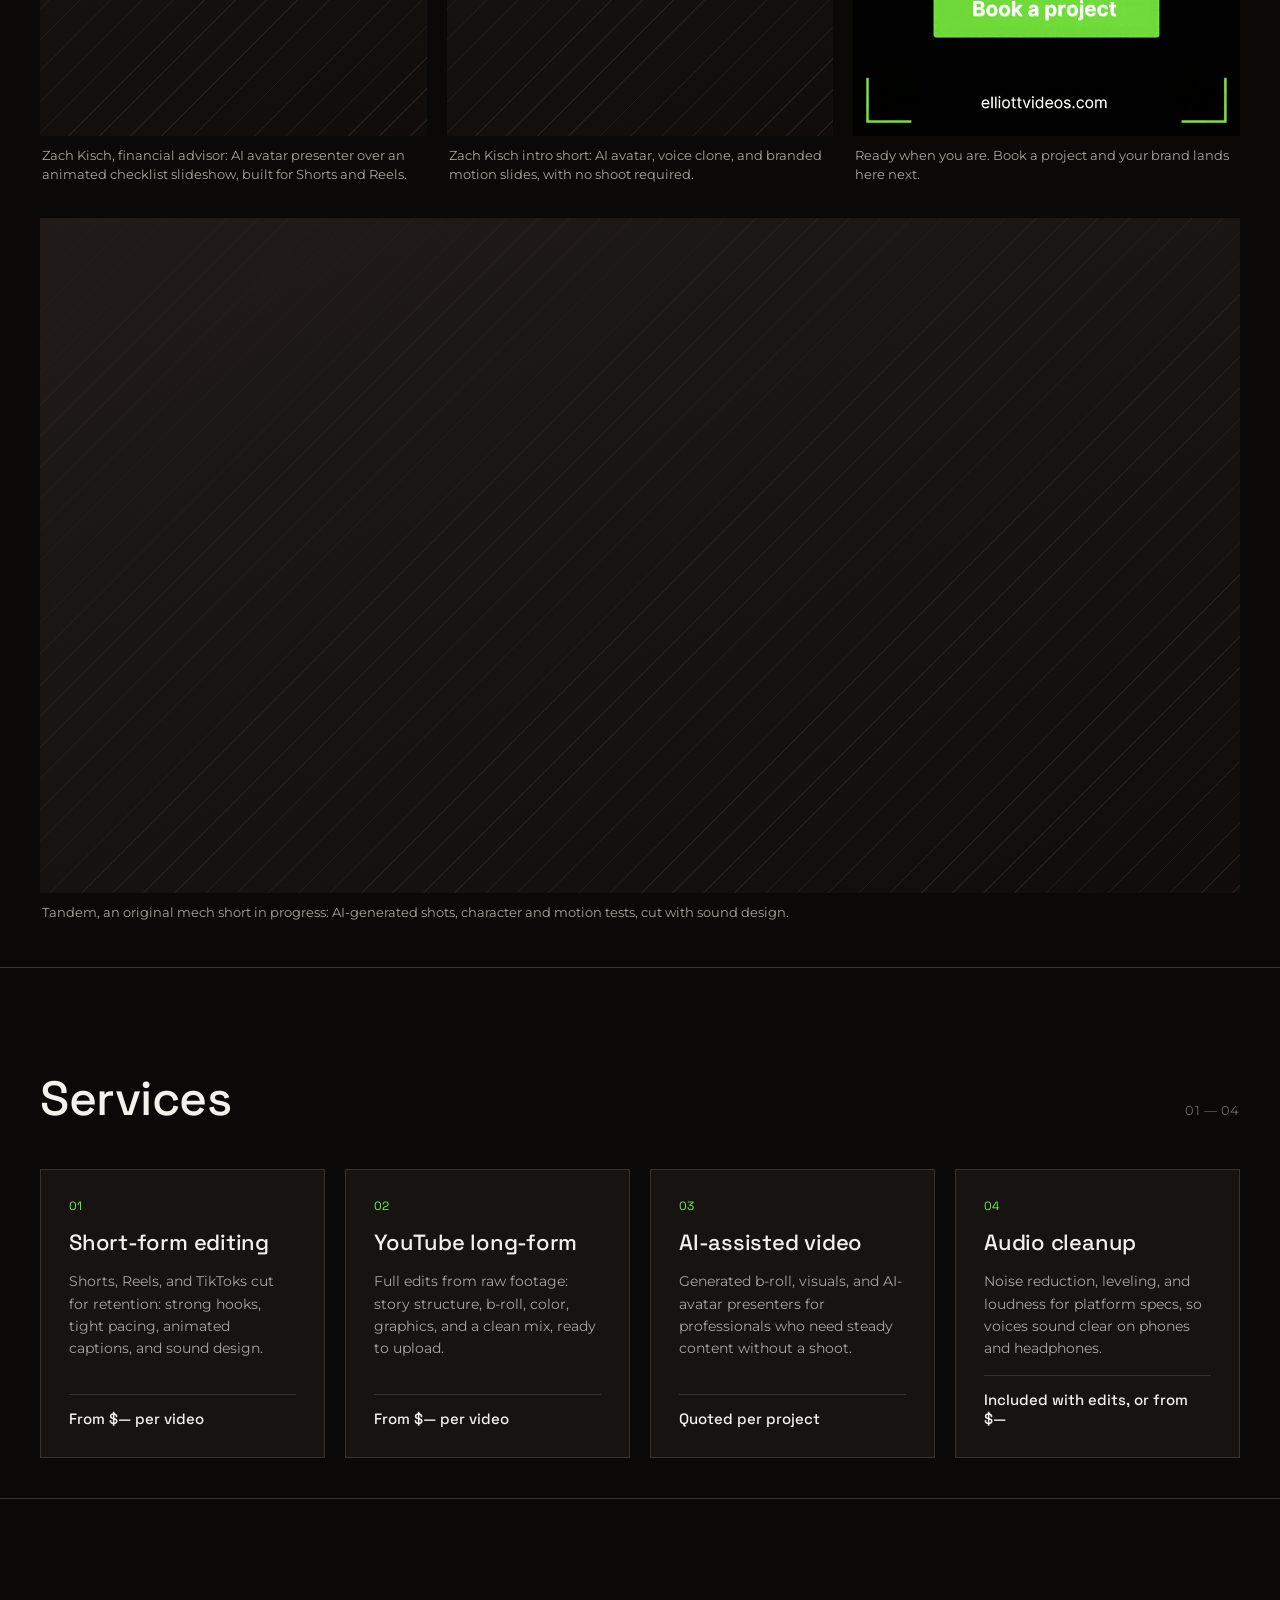
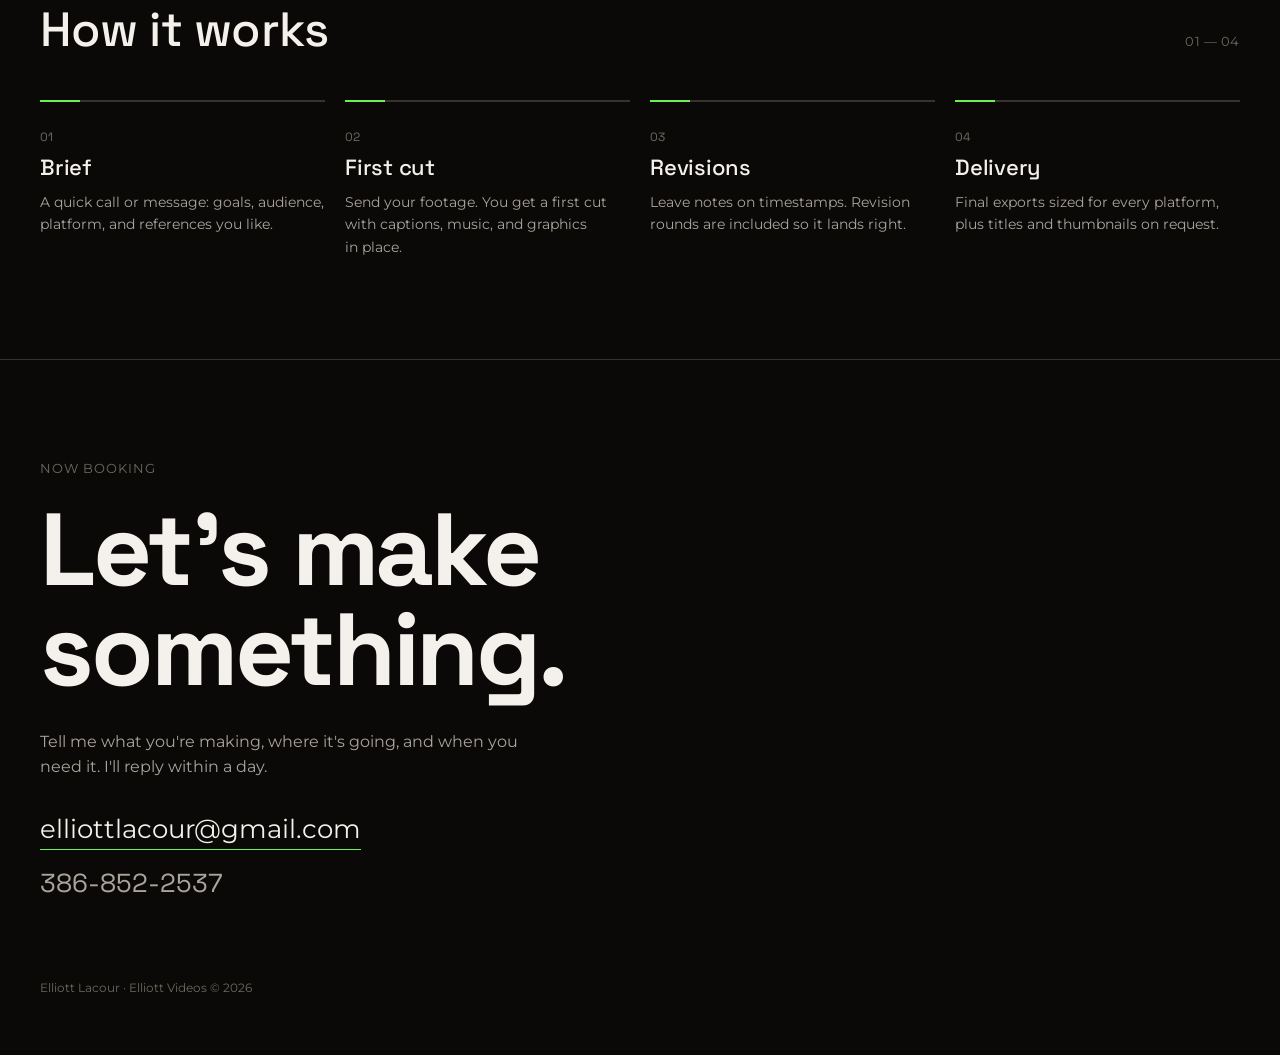
==== commit ac55c6d1: "New drone reel + intro hero, Glenn row above Zach, two YOUR BRAND HERE placeholders Co-Authored-By: " ====
--- a/index.html
+++ b/index.html
@@ -14,7 +14,7 @@
 <link rel="preconnect" href="https://fonts.googleapis.com">
 <link rel="preconnect" href="https://fonts.gstatic.com" crossorigin>
 <link href="https://fonts.googleapis.com/css2?family=Montserrat:wght@400;500;600;700&family=Space+Grotesk:wght@400;500;700&display=swap" rel="stylesheet">
-<link rel="stylesheet" href="css/styles.css?v=2">
+<link rel="stylesheet" href="css/styles.css?v=3">
 <link rel="icon" href="data:image/svg+xml,%3Csvg xmlns='http://www.w3.org/2000/svg' viewBox='0 0 16 16'%3E%3Ccircle cx='8' cy='8' r='6' fill='%236cee54'/%3E%3C/svg%3E">
 </head>
 <body>
@@ -36,7 +36,7 @@
 
 <!-- ---------- Hero: muted background reel (assets/reel/hero.mp4) ---------- -->
 <header id="top" class="hero">
-  <video class="hero__reel js-media" src="assets/reel/hero.mp4?v=2" poster="assets/reel/hero-poster.jpg?v=2" autoplay muted loop playsinline preload="auto" aria-hidden="true"></video>
+  <video class="hero__reel js-media" src="assets/reel/hero.mp4?v=3" poster="assets/reel/hero-poster.jpg?v=3" autoplay muted loop playsinline preload="auto" aria-hidden="true"></video>
   <div class="hero__shade" aria-hidden="true"></div>
   <div class="hero__body">
     <p class="hero__eyebrow">Video production &amp; marketing</p>
@@ -73,7 +73,7 @@
 
       <article class="card card--video card--feature" data-index="01">
         <div class="card__frame">
-          <video class="js-media card__video" src="assets/work/01.mp4?v=2" poster="assets/work/01-poster.jpg?v=2" playsinline preload="metadata"></video>
+          <video class="js-media card__video" src="assets/work/01.mp4?v=3" poster="assets/work/01-poster.jpg?v=3" playsinline preload="metadata"></video>
           <button class="card__play" type="button" aria-label="Play">
             <svg width="18" height="18" viewBox="0 0 18 18" fill="none" xmlns="http://www.w3.org/2000/svg"><path d="M5 3l10 6-10 6V3z" fill="currentColor"/></svg>
           </button>
@@ -88,7 +88,44 @@
 
       <article class="card card--video card--short" data-index="02">
         <div class="card__frame">
-          <video class="js-media card__video" src="assets/work/02.mp4" poster="assets/work/02-poster.jpg" playsinline preload="metadata"></video>
+          <video class="js-media card__video" src="assets/work/02.mp4?v=3" poster="assets/work/02-poster.jpg?v=3" playsinline preload="metadata"></video>
+          <button class="card__play" type="button" aria-label="Play">
+            <svg width="18" height="18" viewBox="0 0 18 18" fill="none" xmlns="http://www.w3.org/2000/svg"><path d="M5 3l10 6-10 6V3z" fill="currentColor"/></svg>
+          </button>
+          <div class="card__info">
+            <span class="card__tag">Short</span>
+            <h3 class="card__title">Buying Here?</h3>
+          </div>
+          <span class="card__slate">assets/work/02.mp4</span>
+        </div>
+        <p class="card__caption" data-caption-key="work-02">Glenn Moore, Realtor: buyer's guide for New Smyrna, Edgewater, and Volusia County, with an AI avatar over a branded slideshow.</p>
+      </article>
+
+      <article class="card card--video card--short" data-index="03">
+        <div class="card__frame">
+          <video class="js-media card__video" src="assets/work/03.mp4?v=3" poster="assets/work/03-poster.jpg?v=3" playsinline preload="metadata"></video>
+          <button class="card__play" type="button" aria-label="Play">
+            <svg width="18" height="18" viewBox="0 0 18 18" fill="none" xmlns="http://www.w3.org/2000/svg"><path d="M5 3l10 6-10 6V3z" fill="currentColor"/></svg>
+          </button>
+          <div class="card__info">
+            <span class="card__tag">Short</span>
+            <h3 class="card__title">Is Now a Good Time to Buy?</h3>
+          </div>
+          <span class="card__slate">assets/work/03.mp4</span>
+        </div>
+        <p class="card__caption" data-caption-key="work-03">Glenn Moore, Realtor: market Q&amp;A short with bold title cards, coastal b-roll, and captions.</p>
+      </article>
+
+      <article class="card card--image card--short" data-index="04">
+        <a class="card__frame" href="#contact" aria-label="Book a project: your brand could be featured here">
+          <img class="card__img" src="assets/work/04.jpg?v=3" alt="Your brand here: placeholder for a featured client short">
+        </a>
+        <p class="card__caption" data-caption-key="work-04">This spot is open. Your short-form video could be featured here.</p>
+      </article>
+
+      <article class="card card--video card--short" data-index="05">
+        <div class="card__frame">
+          <video class="js-media card__video" src="assets/work/05.mp4?v=3" poster="assets/work/05-poster.jpg?v=3" playsinline preload="metadata"></video>
           <button class="card__play" type="button" aria-label="Play">
             <svg width="18" height="18" viewBox="0 0 18 18" fill="none" xmlns="http://www.w3.org/2000/svg"><path d="M5 3l10 6-10 6V3z" fill="currentColor"/></svg>
           </button>
@@ -96,14 +133,14 @@
             <span class="card__tag">Short</span>
             <h3 class="card__title">Retirement Review Checklist</h3>
           </div>
-          <span class="card__slate">assets/work/02.mp4</span>
-        </div>
-        <p class="card__caption" data-caption-key="work-02">Zach Kisch, financial advisor: AI avatar presenter over an animated checklist slideshow, built for Shorts and Reels.</p>
-      </article>
-
-      <article class="card card--video card--short" data-index="03">
-        <div class="card__frame">
-          <video class="js-media card__video" src="assets/work/03.mp4" poster="assets/work/03-poster.jpg" playsinline preload="metadata"></video>
+          <span class="card__slate">assets/work/05.mp4</span>
+        </div>
+        <p class="card__caption" data-caption-key="work-05">Zach Kisch, financial advisor: AI avatar presenter over an animated checklist slideshow, built for Shorts and Reels.</p>
+      </article>
+
+      <article class="card card--video card--short" data-index="06">
+        <div class="card__frame">
+          <video class="js-media card__video" src="assets/work/06.mp4?v=3" poster="assets/work/06-poster.jpg?v=3" playsinline preload="metadata"></video>
           <button class="card__play" type="button" aria-label="Play">
             <svg width="18" height="18" viewBox="0 0 18 18" fill="none" xmlns="http://www.w3.org/2000/svg"><path d="M5 3l10 6-10 6V3z" fill="currentColor"/></svg>
           </button>
@@ -111,74 +148,21 @@
             <span class="card__tag">Short</span>
             <h3 class="card__title">Hey, I'm Zach</h3>
           </div>
-          <span class="card__slate">assets/work/03.mp4</span>
-        </div>
-        <p class="card__caption" data-caption-key="work-03">Zach Kisch intro short: AI avatar, voice clone, and branded motion slides, with no shoot required.</p>
-      </article>
-
-      <article class="card card--video card--short" data-index="04">
-        <div class="card__frame">
-          <video class="js-media card__video" src="assets/work/04.mp4" poster="assets/work/04-poster.jpg" playsinline preload="metadata"></video>
-          <button class="card__play" type="button" aria-label="Play">
-            <svg width="18" height="18" viewBox="0 0 18 18" fill="none" xmlns="http://www.w3.org/2000/svg"><path d="M5 3l10 6-10 6V3z" fill="currentColor"/></svg>
-          </button>
-          <div class="card__info">
-            <span class="card__tag">Short</span>
-            <h3 class="card__title">Buying Here?</h3>
-          </div>
-          <span class="card__slate">assets/work/04.mp4</span>
-        </div>
-        <p class="card__caption" data-caption-key="work-04">Glenn Moore, Realtor: buyer's guide for New Smyrna, Edgewater, and Volusia County, with an AI avatar over a branded slideshow.</p>
-      </article>
-
-      <article class="card card--video card--short" data-index="05">
-        <div class="card__frame">
-          <video class="js-media card__video" src="assets/work/05.mp4" poster="assets/work/05-poster.jpg" playsinline preload="metadata"></video>
-          <button class="card__play" type="button" aria-label="Play">
-            <svg width="18" height="18" viewBox="0 0 18 18" fill="none" xmlns="http://www.w3.org/2000/svg"><path d="M5 3l10 6-10 6V3z" fill="currentColor"/></svg>
-          </button>
-          <div class="card__info">
-            <span class="card__tag">Short</span>
-            <h3 class="card__title">Is Now a Good Time to Buy?</h3>
-          </div>
-          <span class="card__slate">assets/work/05.mp4</span>
-        </div>
-        <p class="card__caption" data-caption-key="work-05">Glenn Moore, Realtor: market Q&amp;A short with bold title cards, coastal b-roll, and captions.</p>
-      </article>
-
-      <article class="card card--video card--short" data-index="06">
-        <div class="card__frame">
-          <video class="js-media card__video" src="assets/work/06.mp4" poster="assets/work/06-poster.jpg" playsinline preload="metadata"></video>
-          <button class="card__play" type="button" aria-label="Play">
-            <svg width="18" height="18" viewBox="0 0 18 18" fill="none" xmlns="http://www.w3.org/2000/svg"><path d="M5 3l10 6-10 6V3z" fill="currentColor"/></svg>
-          </button>
-          <div class="card__info">
-            <span class="card__tag">Short</span>
-            <h3 class="card__title">Why It Won't Sell</h3>
-          </div>
           <span class="card__slate">assets/work/06.mp4</span>
         </div>
-        <p class="card__caption" data-caption-key="work-06">Glenn Moore, Realtor: seller tips short, branded intro, and on-camera delivery.</p>
-      </article>
-
-      <article class="card card--video card--short" data-index="07">
-        <div class="card__frame">
-          <video class="js-media card__video" src="assets/work/07.mp4" poster="assets/work/07-poster.jpg" playsinline preload="metadata"></video>
-          <button class="card__play" type="button" aria-label="Play">
-            <svg width="18" height="18" viewBox="0 0 18 18" fill="none" xmlns="http://www.w3.org/2000/svg"><path d="M5 3l10 6-10 6V3z" fill="currentColor"/></svg>
-          </button>
-          <div class="card__info">
-            <span class="card__tag">Short</span>
-            <h3 class="card__title">Viewing Homes</h3>
-          </div>
-          <span class="card__slate">assets/work/07.mp4</span>
-        </div>
-        <p class="card__caption" data-caption-key="work-07">Glenn Moore, Realtor: what buyers should look for on a showing, cut for Shorts and Reels.</p>
+        <p class="card__caption" data-caption-key="work-06">Zach Kisch intro short: AI avatar, voice clone, and branded motion slides, with no shoot required.</p>
+      </article>
+
+      <article class="card card--image card--short" data-index="07">
+        <a class="card__frame" href="#contact" aria-label="Book a project: your brand could be featured here">
+          <img class="card__img" src="assets/work/07.jpg?v=3" alt="Your brand here: book a project">
+        </a>
+        <p class="card__caption" data-caption-key="work-07">Ready when you are. Book a project and your brand lands here next.</p>
       </article>
 
       <article class="card card--video card--feature" data-index="08">
         <div class="card__frame">
-          <video class="js-media card__video" src="assets/work/08.mp4?v=2" poster="assets/work/08-poster.jpg?v=2" playsinline preload="metadata"></video>
+          <video class="js-media card__video" src="assets/work/08.mp4?v=3" poster="assets/work/08-poster.jpg?v=3" playsinline preload="metadata"></video>
           <button class="card__play" type="button" aria-label="Play">
             <svg width="18" height="18" viewBox="0 0 18 18" fill="none" xmlns="http://www.w3.org/2000/svg"><path d="M5 3l10 6-10 6V3z" fill="currentColor"/></svg>
           </button>
--- a/css/styles.css
+++ b/css/styles.css
@@ -359,6 +359,19 @@
 .card.is-playing .card__play{ opacity: 0; }
 .card.is-playing .card__frame:hover .card__play{ opacity: 1; }
 
+/* image cards ("your brand here" placeholders) link to the contact section */
+.card--image .card__frame{ display: block; }
+.card__img{
+  position: absolute;
+  inset: 0;
+  width: 100%;
+  height: 100%;
+  object-fit: cover;
+  transition: transform 0.6s cubic-bezier(0.2, 0.8, 0.2, 1);
+}
+.card--image .card__frame:hover .card__img{ transform: scale(1.03); }
+.card--image .card__frame:focus-visible{ outline: 2px solid var(--accent); outline-offset: 2px; }
+
 /* empty (placeholder) state — video file not present yet */
 .card.is-empty .card__video{ display: none; }
 .card.is-empty .card__frame{
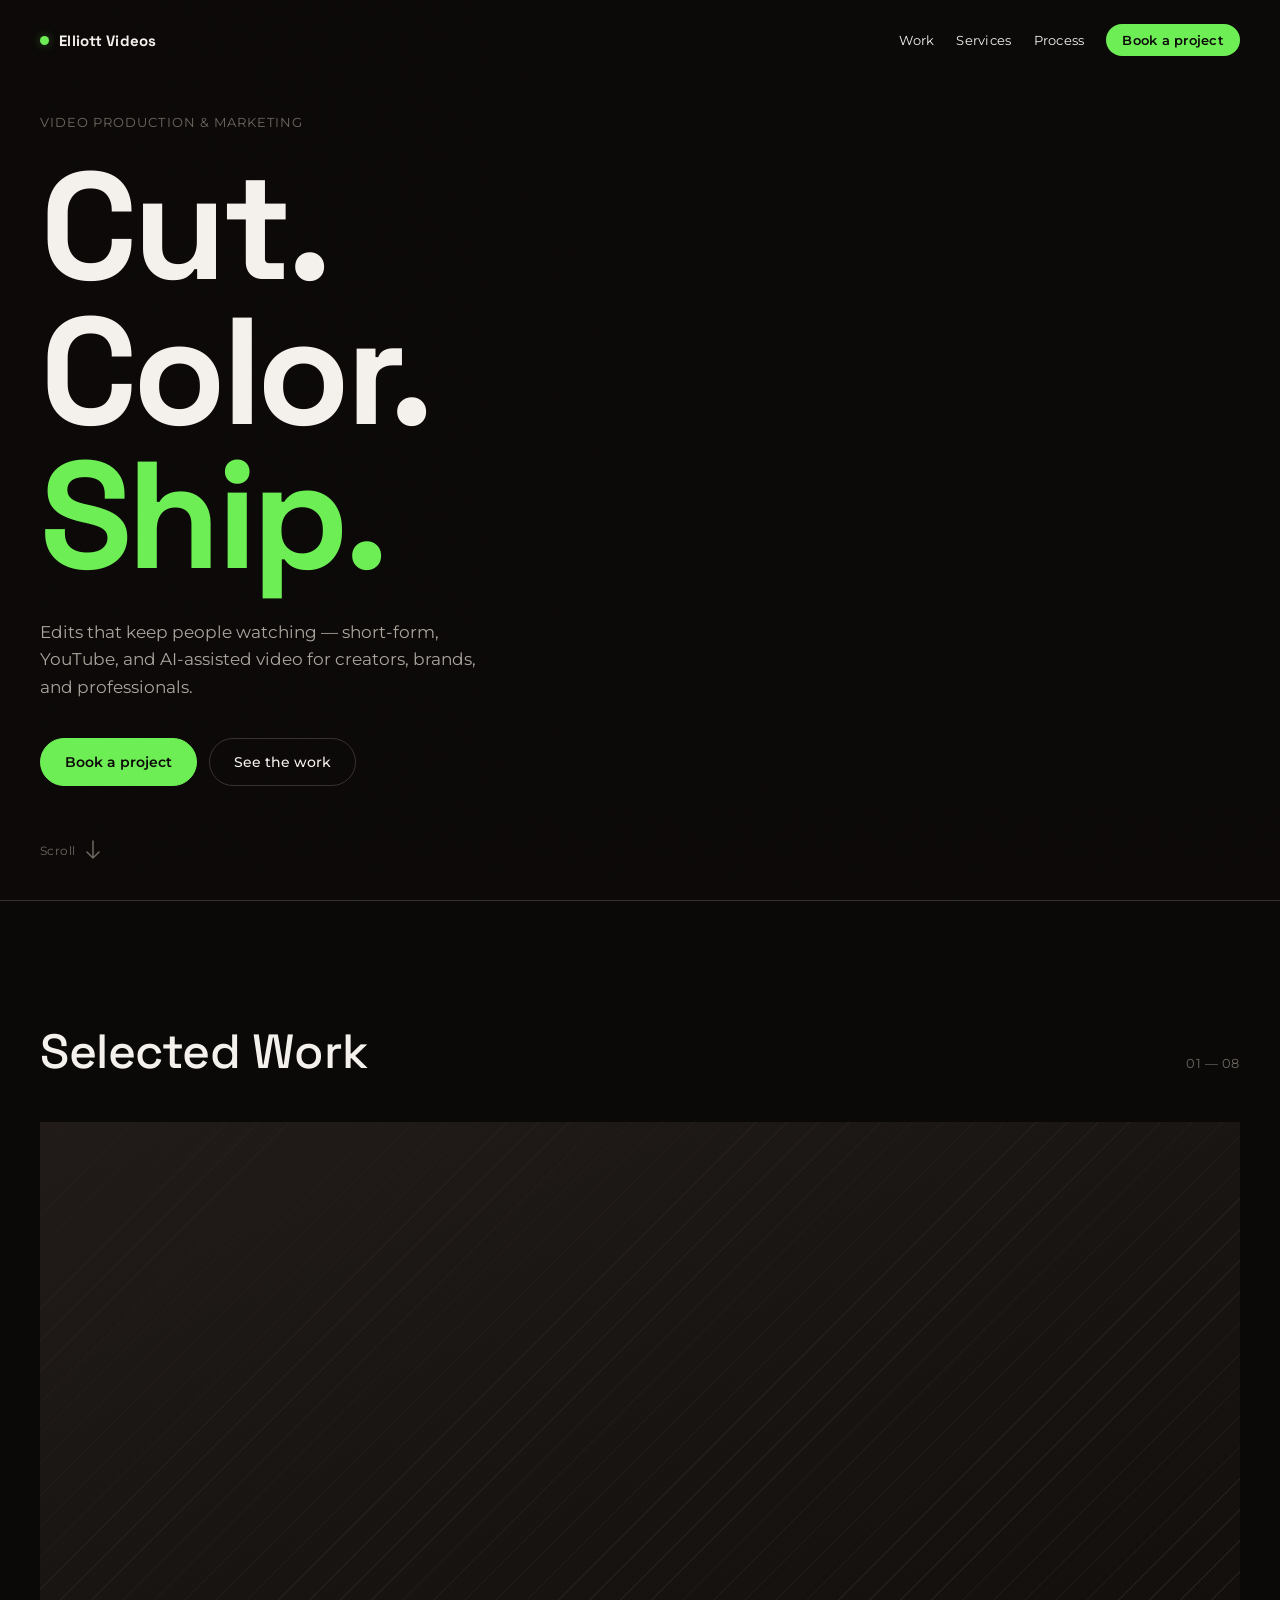
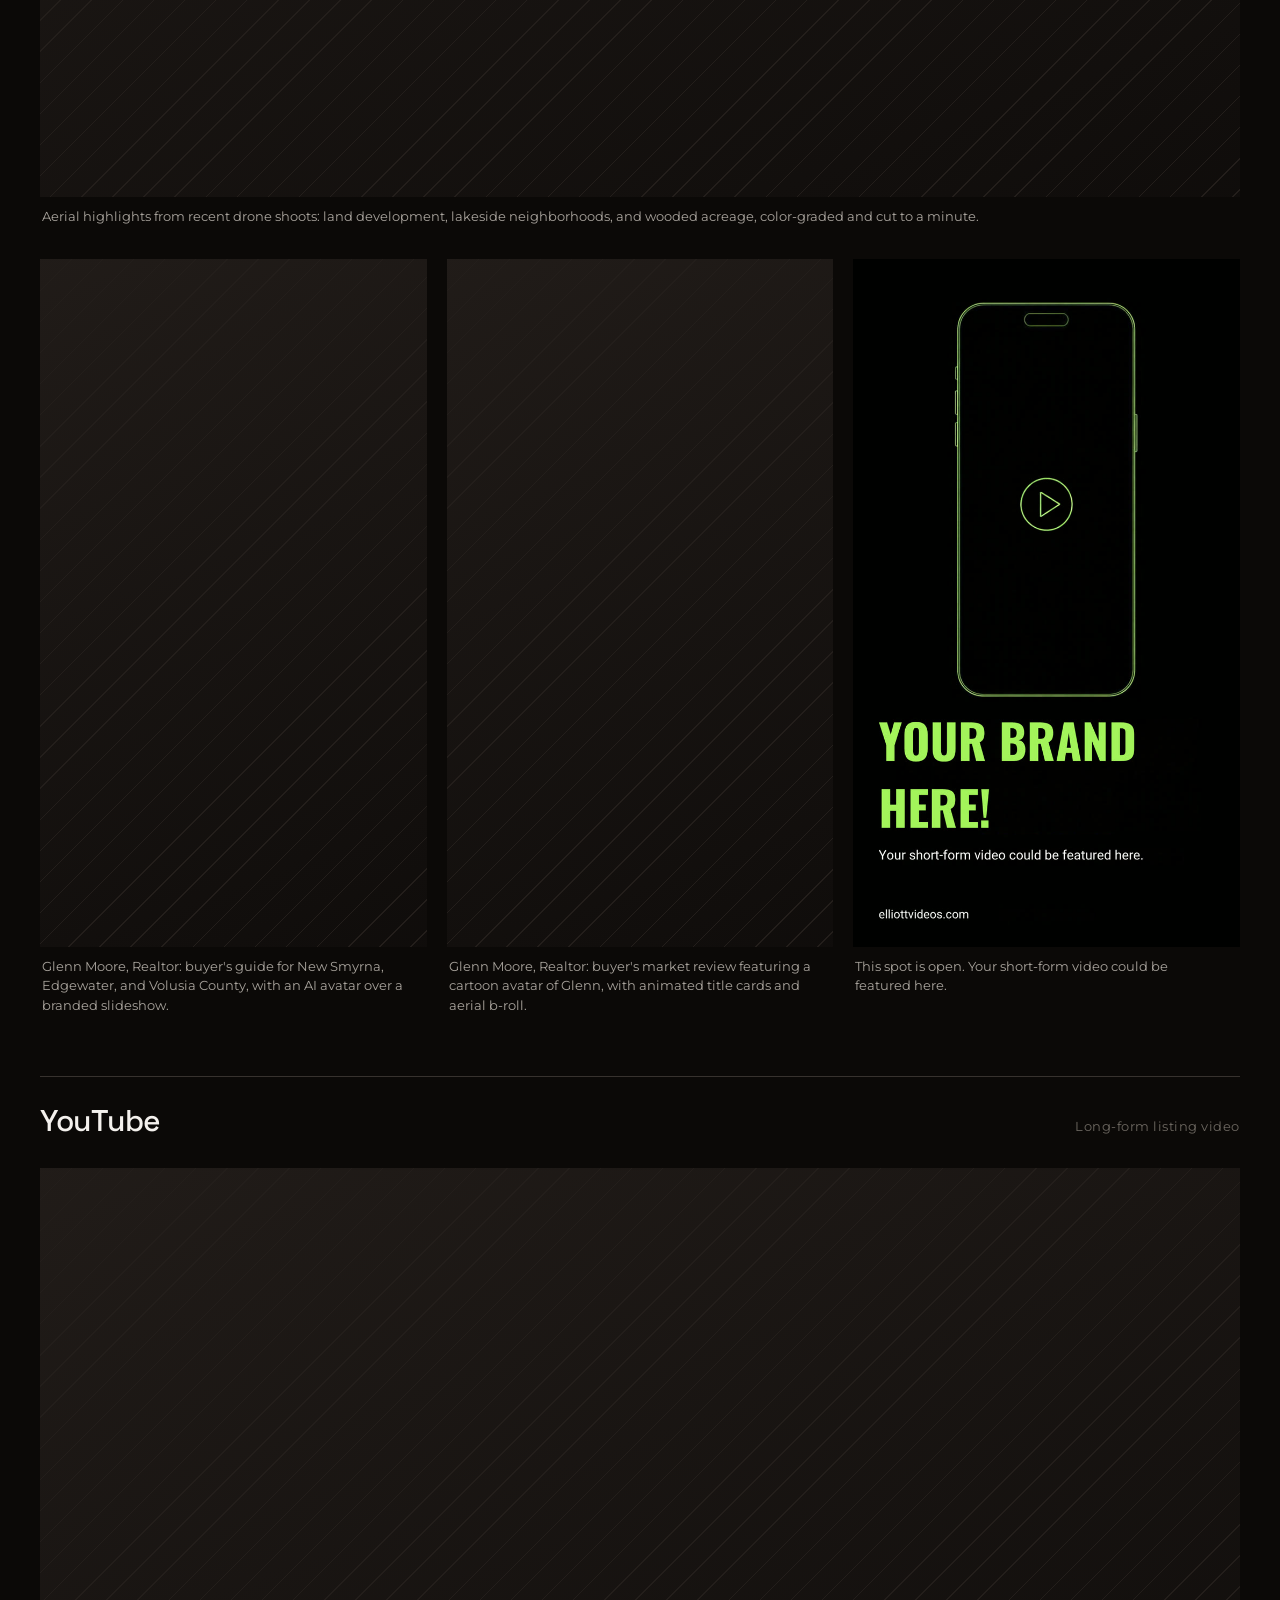
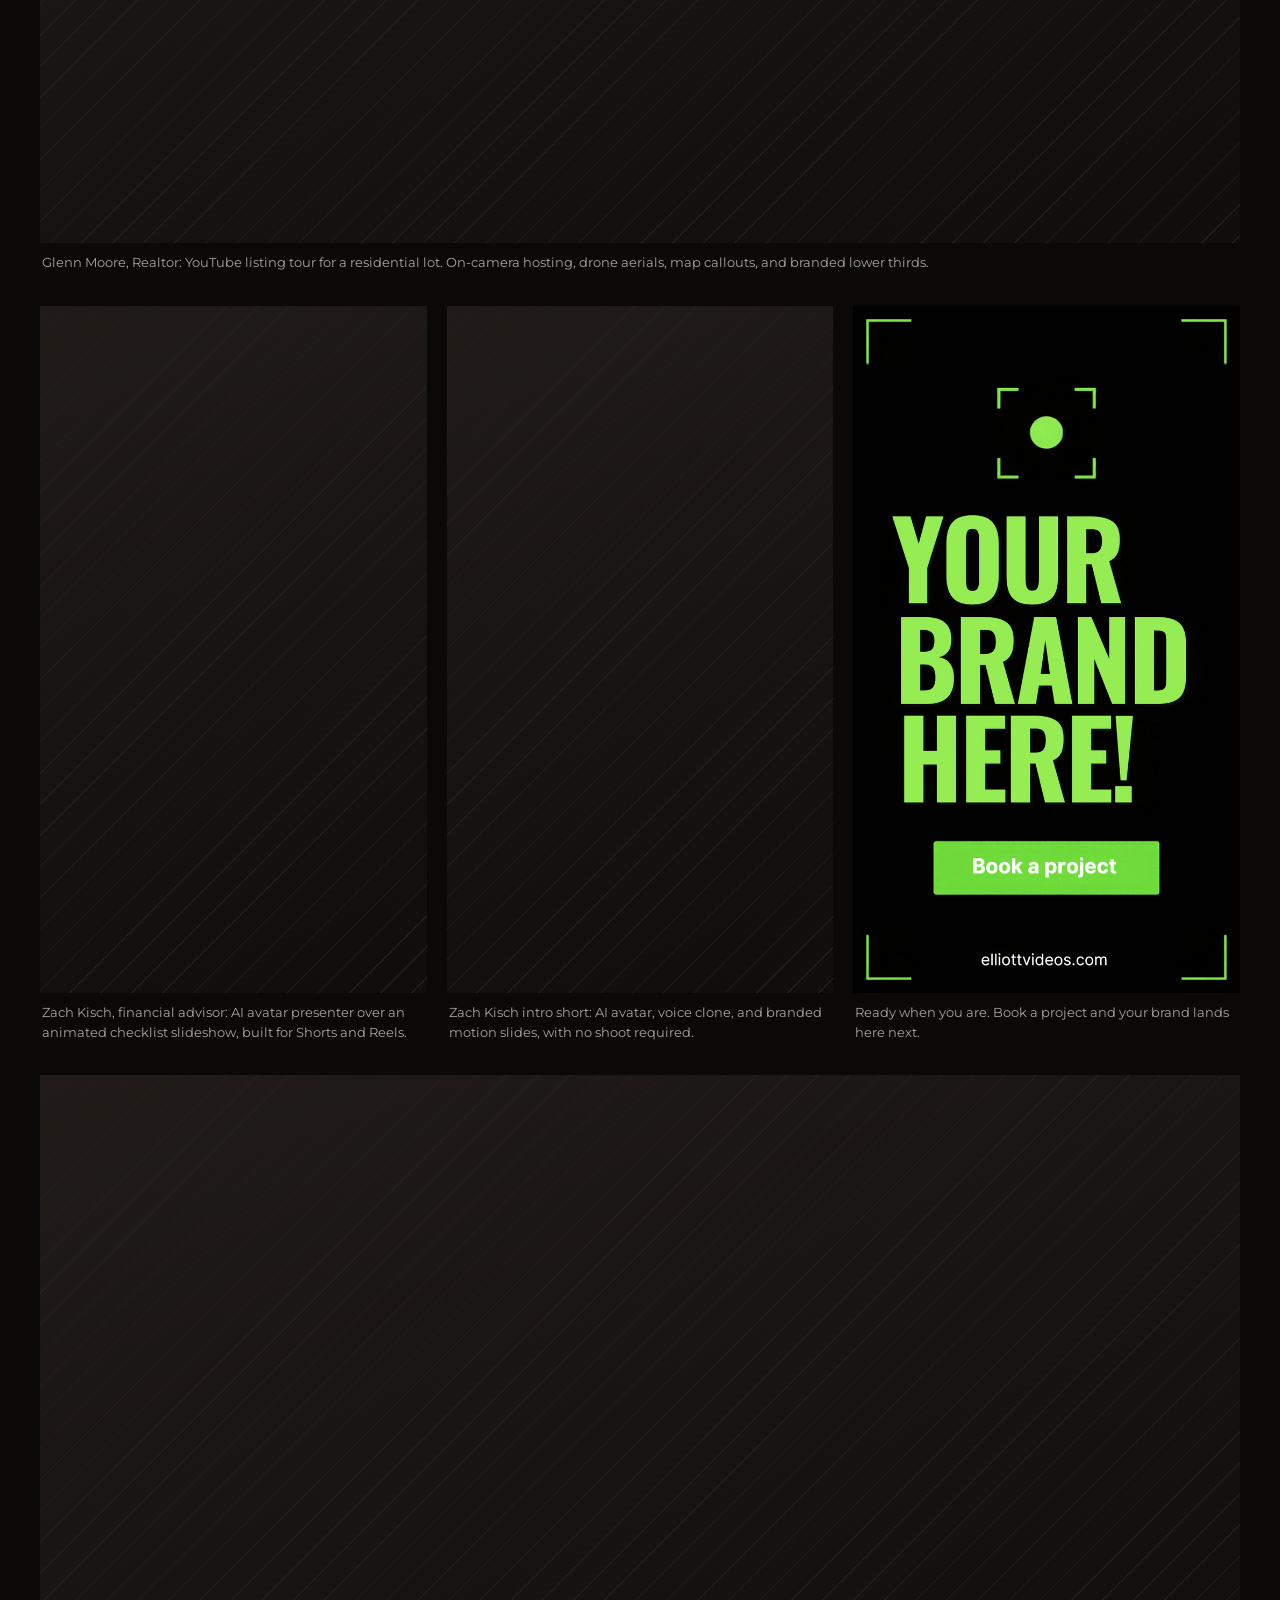
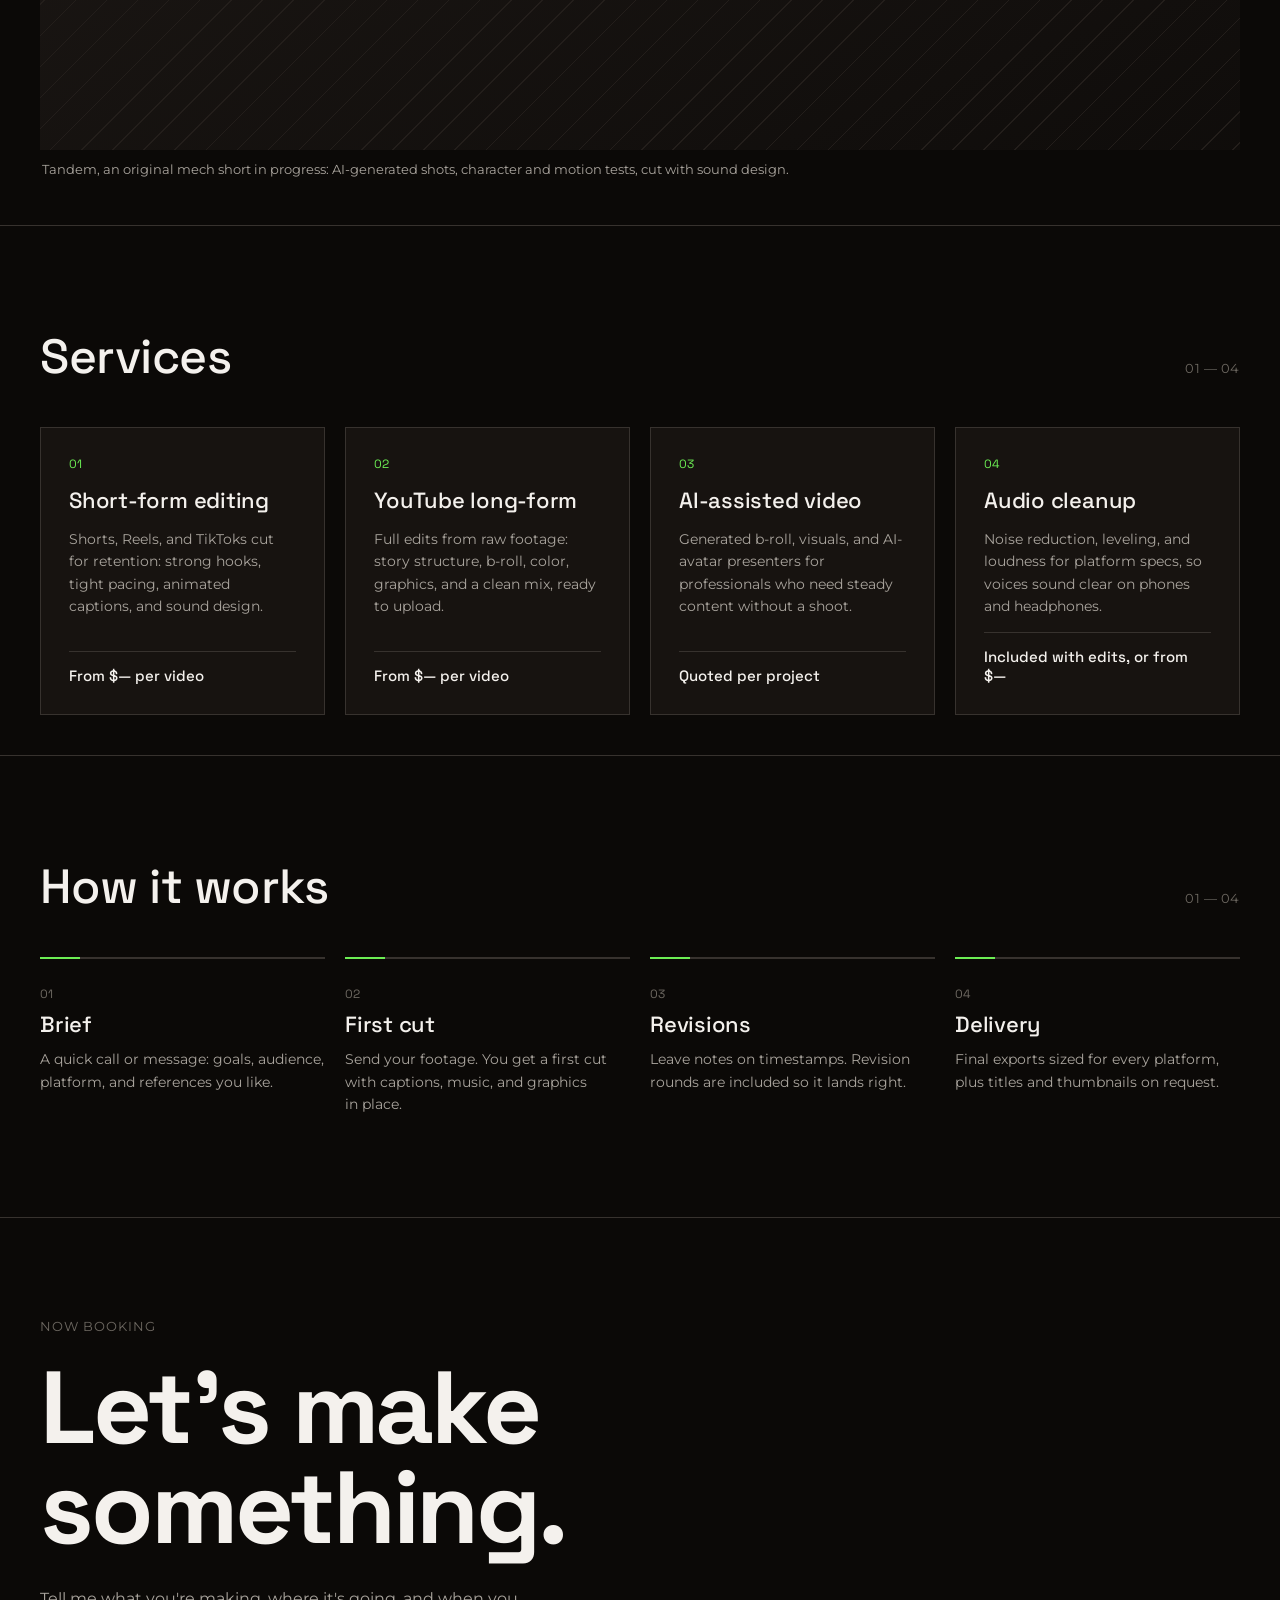
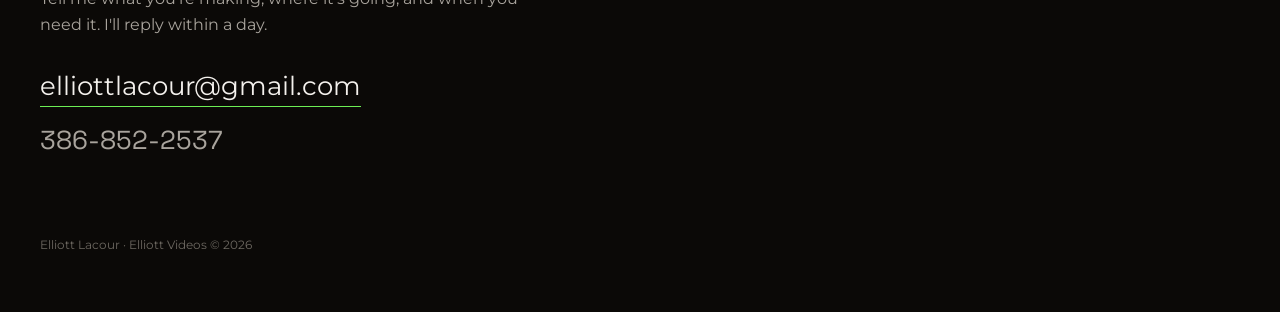
==== commit d043d07a: "Glenn v06 cartoon-avatar market review in slot 03; YouTube listing tour subsection Co-Authored-By: C" ====
--- a/index.html
+++ b/index.html
@@ -14,7 +14,7 @@
 <link rel="preconnect" href="https://fonts.googleapis.com">
 <link rel="preconnect" href="https://fonts.gstatic.com" crossorigin>
 <link href="https://fonts.googleapis.com/css2?family=Montserrat:wght@400;500;600;700&family=Space+Grotesk:wght@400;500;700&display=swap" rel="stylesheet">
-<link rel="stylesheet" href="css/styles.css?v=3">
+<link rel="stylesheet" href="css/styles.css?v=4">
 <link rel="icon" href="data:image/svg+xml,%3Csvg xmlns='http://www.w3.org/2000/svg' viewBox='0 0 16 16'%3E%3Ccircle cx='8' cy='8' r='6' fill='%236cee54'/%3E%3C/svg%3E">
 </head>
 <body>
@@ -103,17 +103,17 @@
 
       <article class="card card--video card--short" data-index="03">
         <div class="card__frame">
-          <video class="js-media card__video" src="assets/work/03.mp4?v=3" poster="assets/work/03-poster.jpg?v=3" playsinline preload="metadata"></video>
-          <button class="card__play" type="button" aria-label="Play">
-            <svg width="18" height="18" viewBox="0 0 18 18" fill="none" xmlns="http://www.w3.org/2000/svg"><path d="M5 3l10 6-10 6V3z" fill="currentColor"/></svg>
-          </button>
-          <div class="card__info">
-            <span class="card__tag">Short</span>
-            <h3 class="card__title">Is Now a Good Time to Buy?</h3>
+          <video class="js-media card__video" src="assets/work/03.mp4?v=4" poster="assets/work/03-poster.jpg?v=4" playsinline preload="metadata"></video>
+          <button class="card__play" type="button" aria-label="Play">
+            <svg width="18" height="18" viewBox="0 0 18 18" fill="none" xmlns="http://www.w3.org/2000/svg"><path d="M5 3l10 6-10 6V3z" fill="currentColor"/></svg>
+          </button>
+          <div class="card__info">
+            <span class="card__tag">Short</span>
+            <h3 class="card__title">Market Review</h3>
           </div>
           <span class="card__slate">assets/work/03.mp4</span>
         </div>
-        <p class="card__caption" data-caption-key="work-03">Glenn Moore, Realtor: market Q&amp;A short with bold title cards, coastal b-roll, and captions.</p>
+        <p class="card__caption" data-caption-key="work-03">Glenn Moore, Realtor: buyer's market review featuring a cartoon avatar of Glenn, with animated title cards and aerial b-roll.</p>
       </article>
 
       <article class="card card--image card--short" data-index="04">
@@ -121,6 +121,26 @@
           <img class="card__img" src="assets/work/04.jpg?v=3" alt="Your brand here: placeholder for a featured client short">
         </a>
         <p class="card__caption" data-caption-key="work-04">This spot is open. Your short-form video could be featured here.</p>
+      </article>
+
+      <div class="grid__subhead">
+        <h3>YouTube</h3>
+        <span>Long-form listing video</span>
+      </div>
+
+      <article class="card card--video card--feature" data-index="yt">
+        <div class="card__frame">
+          <video class="js-media card__video" src="assets/work/glenn-yt.mp4?v=4" poster="assets/work/glenn-yt-poster.jpg?v=4" playsinline preload="metadata"></video>
+          <button class="card__play" type="button" aria-label="Play">
+            <svg width="18" height="18" viewBox="0 0 18 18" fill="none" xmlns="http://www.w3.org/2000/svg"><path d="M5 3l10 6-10 6V3z" fill="currentColor"/></svg>
+          </button>
+          <div class="card__info">
+            <span class="card__tag">YouTube</span>
+            <h3 class="card__title">Lot Listing Tour</h3>
+          </div>
+          <span class="card__slate">assets/work/glenn-yt.mp4</span>
+        </div>
+        <p class="card__caption" data-caption-key="work-yt">Glenn Moore, Realtor: YouTube listing tour for a residential lot. On-camera hosting, drone aerials, map callouts, and branded lower thirds.</p>
       </article>
 
       <article class="card card--video card--short" data-index="05">
--- a/css/styles.css
+++ b/css/styles.css
@@ -359,6 +359,20 @@
 .card.is-playing .card__play{ opacity: 0; }
 .card.is-playing .card__frame:hover .card__play{ opacity: 1; }
 
+/* sub-section heading inside the work grid, spans the full row */
+.grid__subhead{
+  grid-column: 1 / -1;
+  display: flex;
+  align-items: baseline;
+  justify-content: space-between;
+  gap: 16px;
+  margin-top: 28px;
+  padding-top: 24px;
+  border-top: 1px solid var(--border);
+}
+.grid__subhead h3{ font-size: clamp(22px, 2.6vw, 30px); }
+.grid__subhead span{ font-size: 13px; color: var(--fg-faint); letter-spacing: 0.04em; }
+
 /* image cards ("your brand here" placeholders) link to the contact section */
 .card--image .card__frame{ display: block; }
 .card__img{
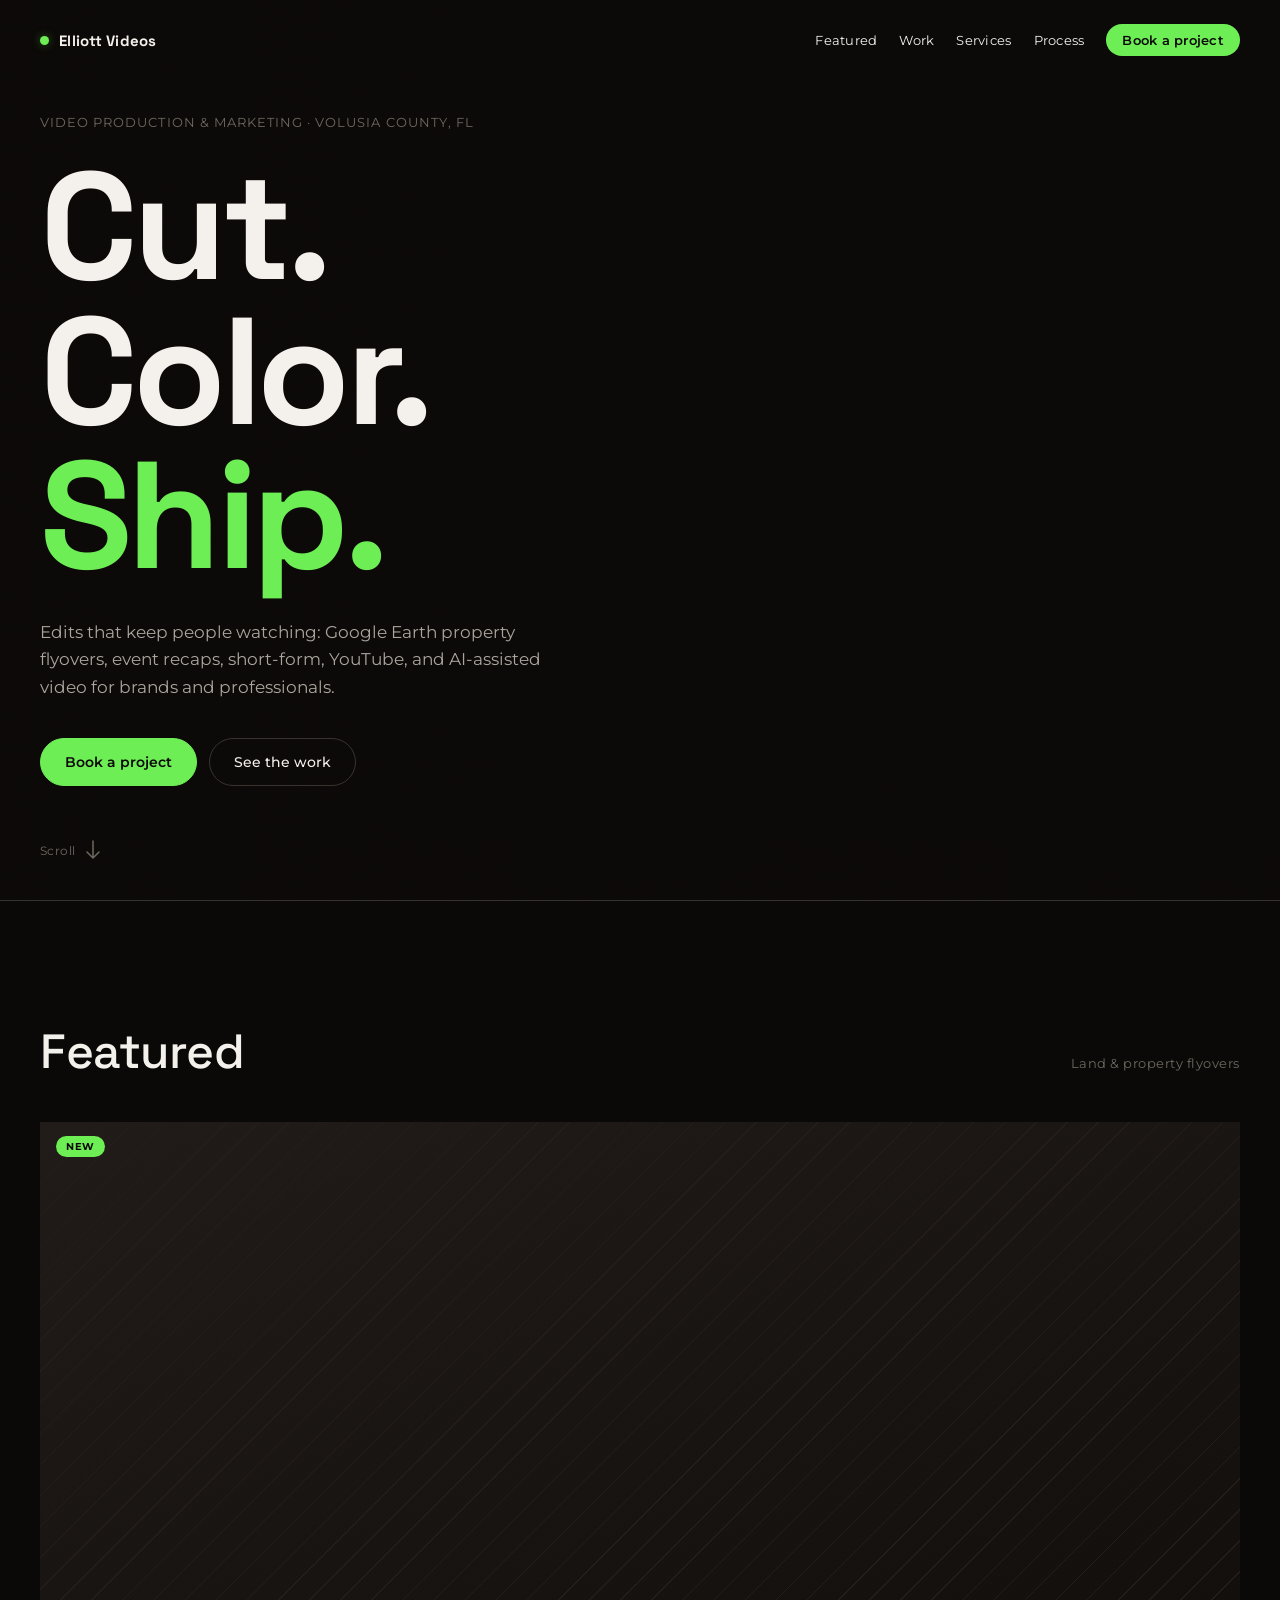
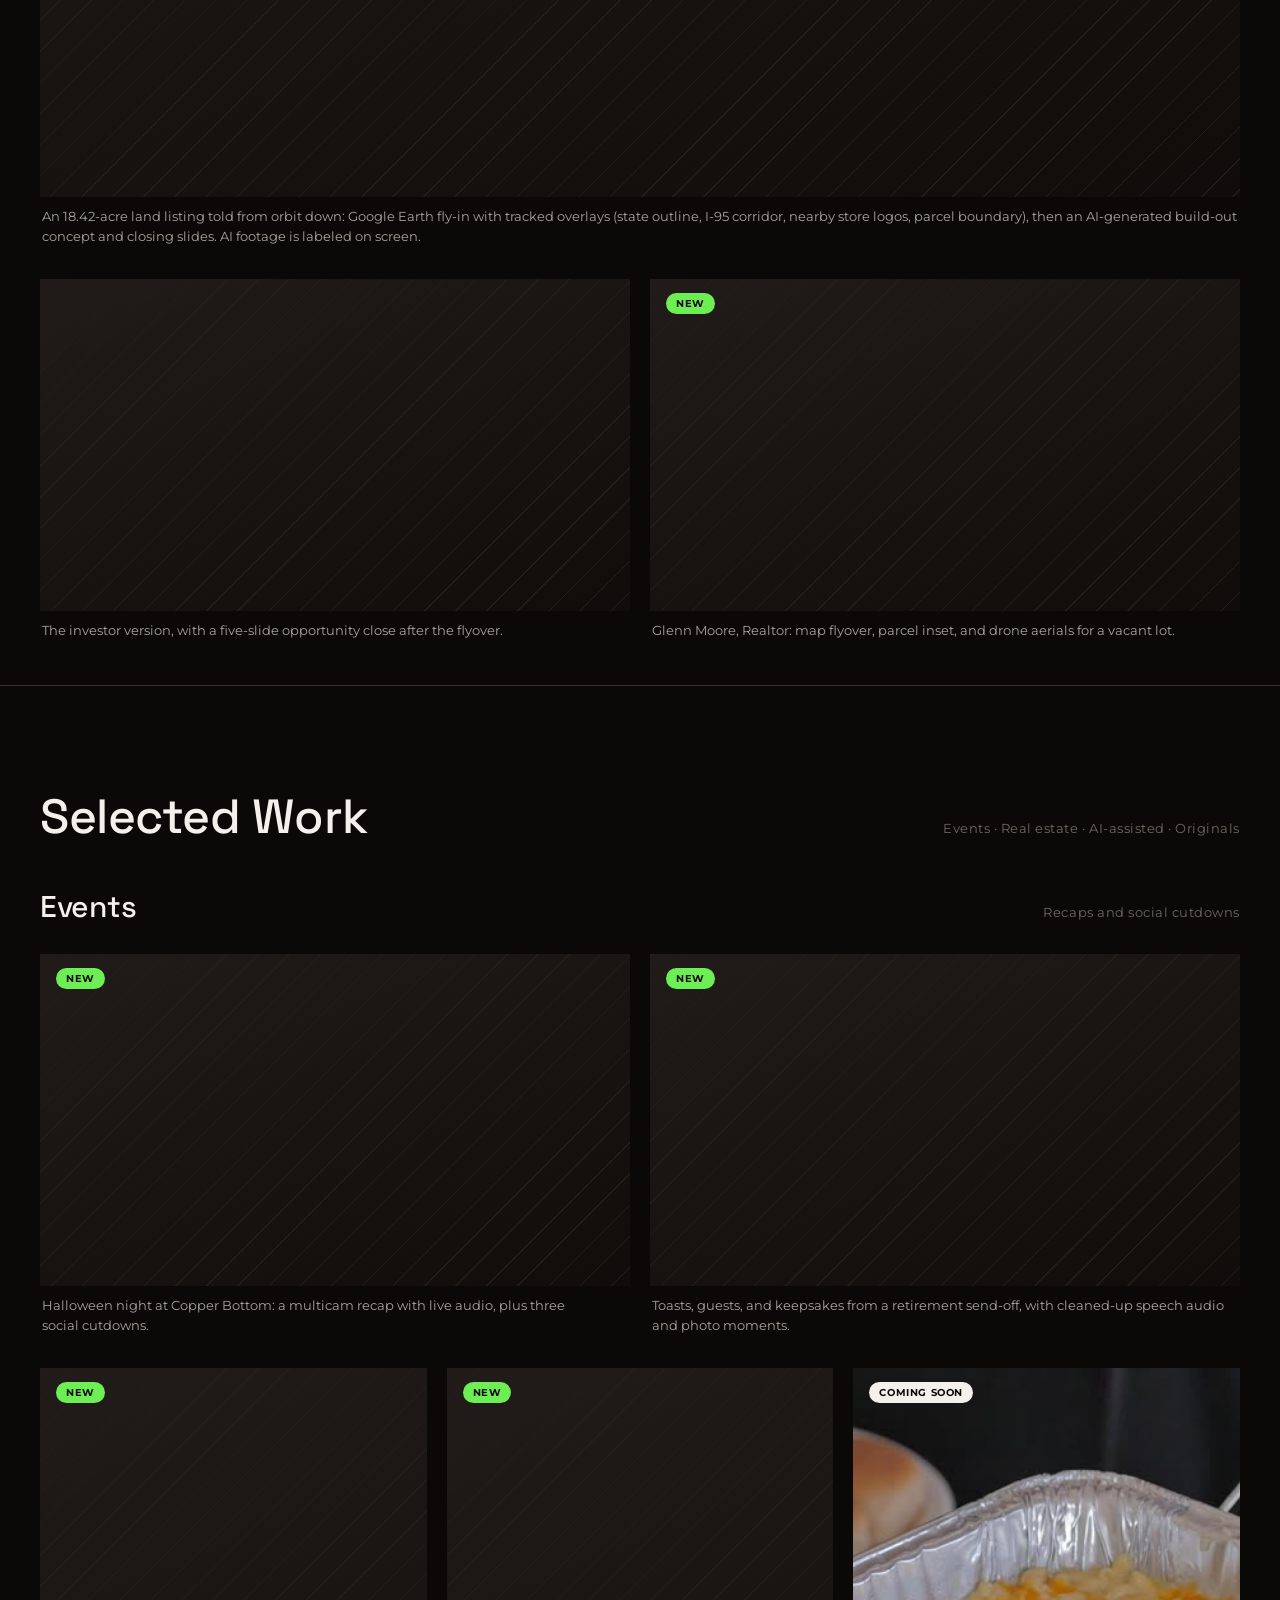
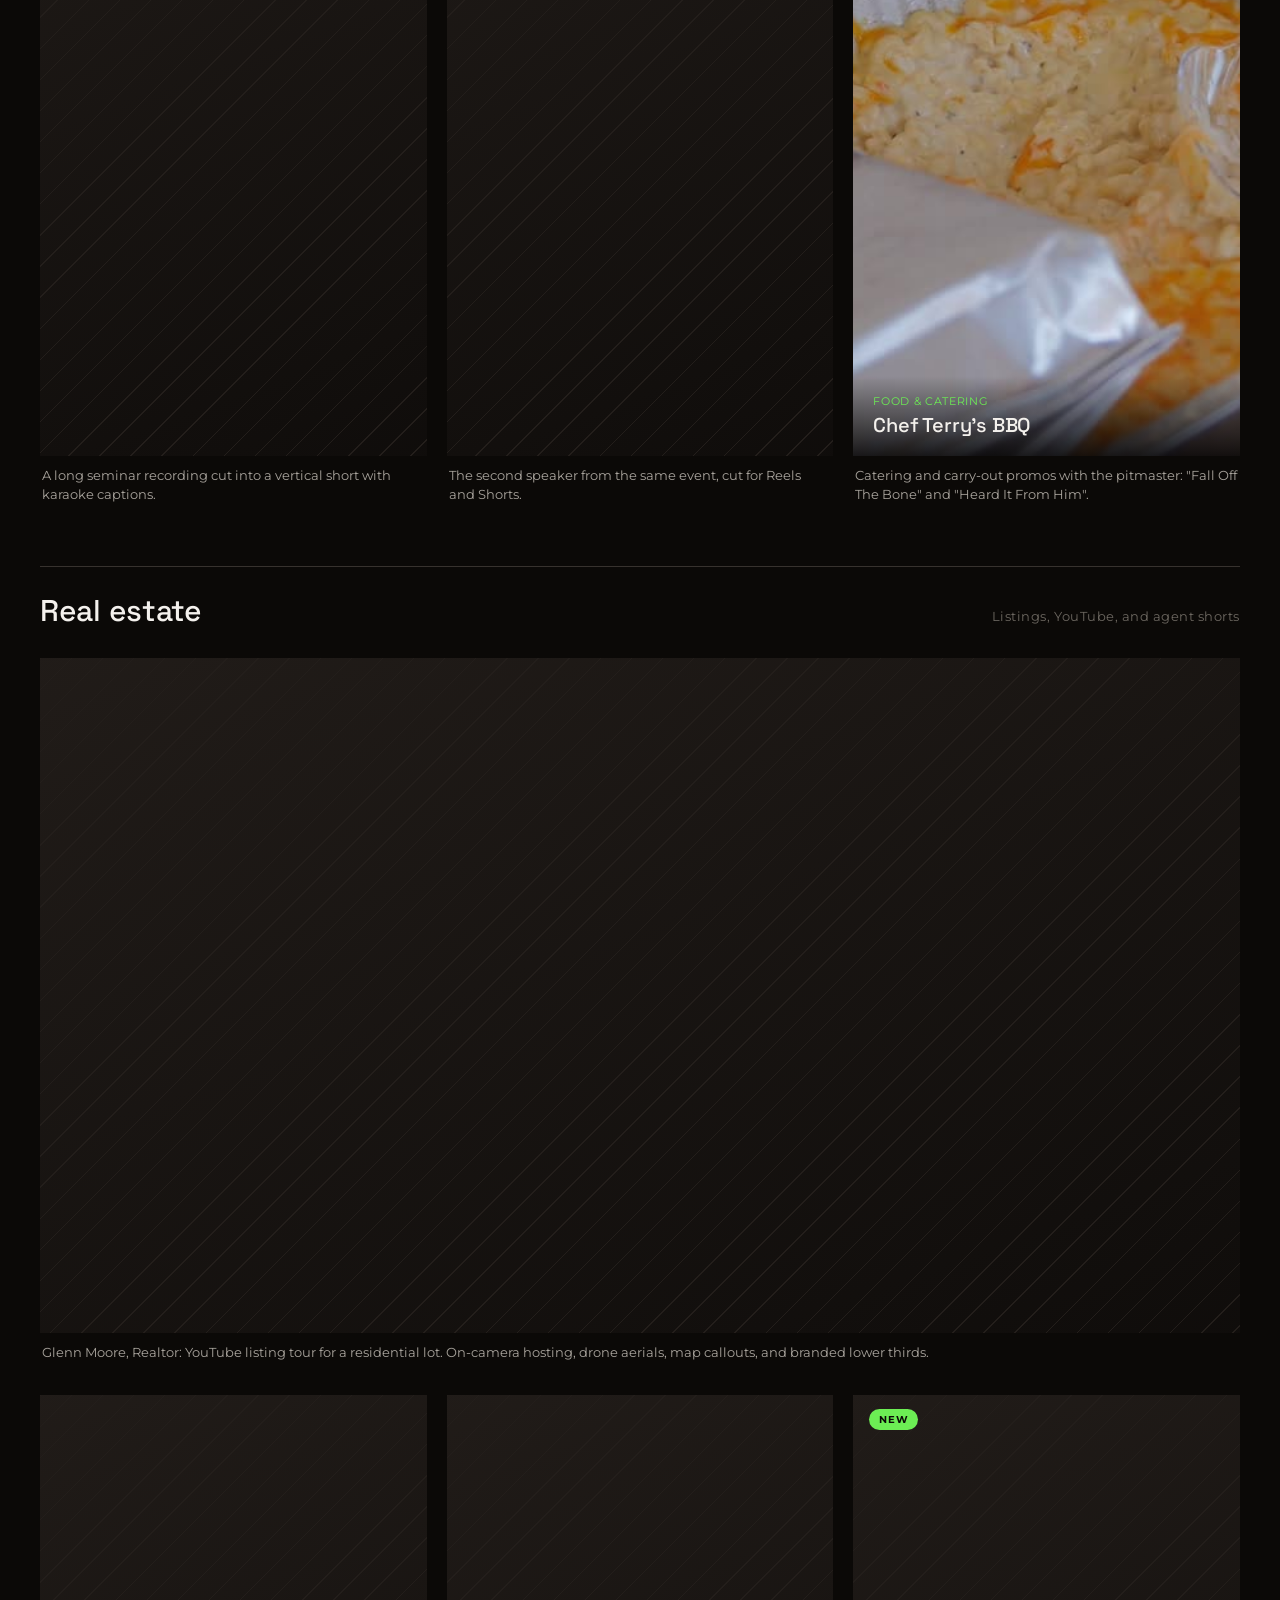
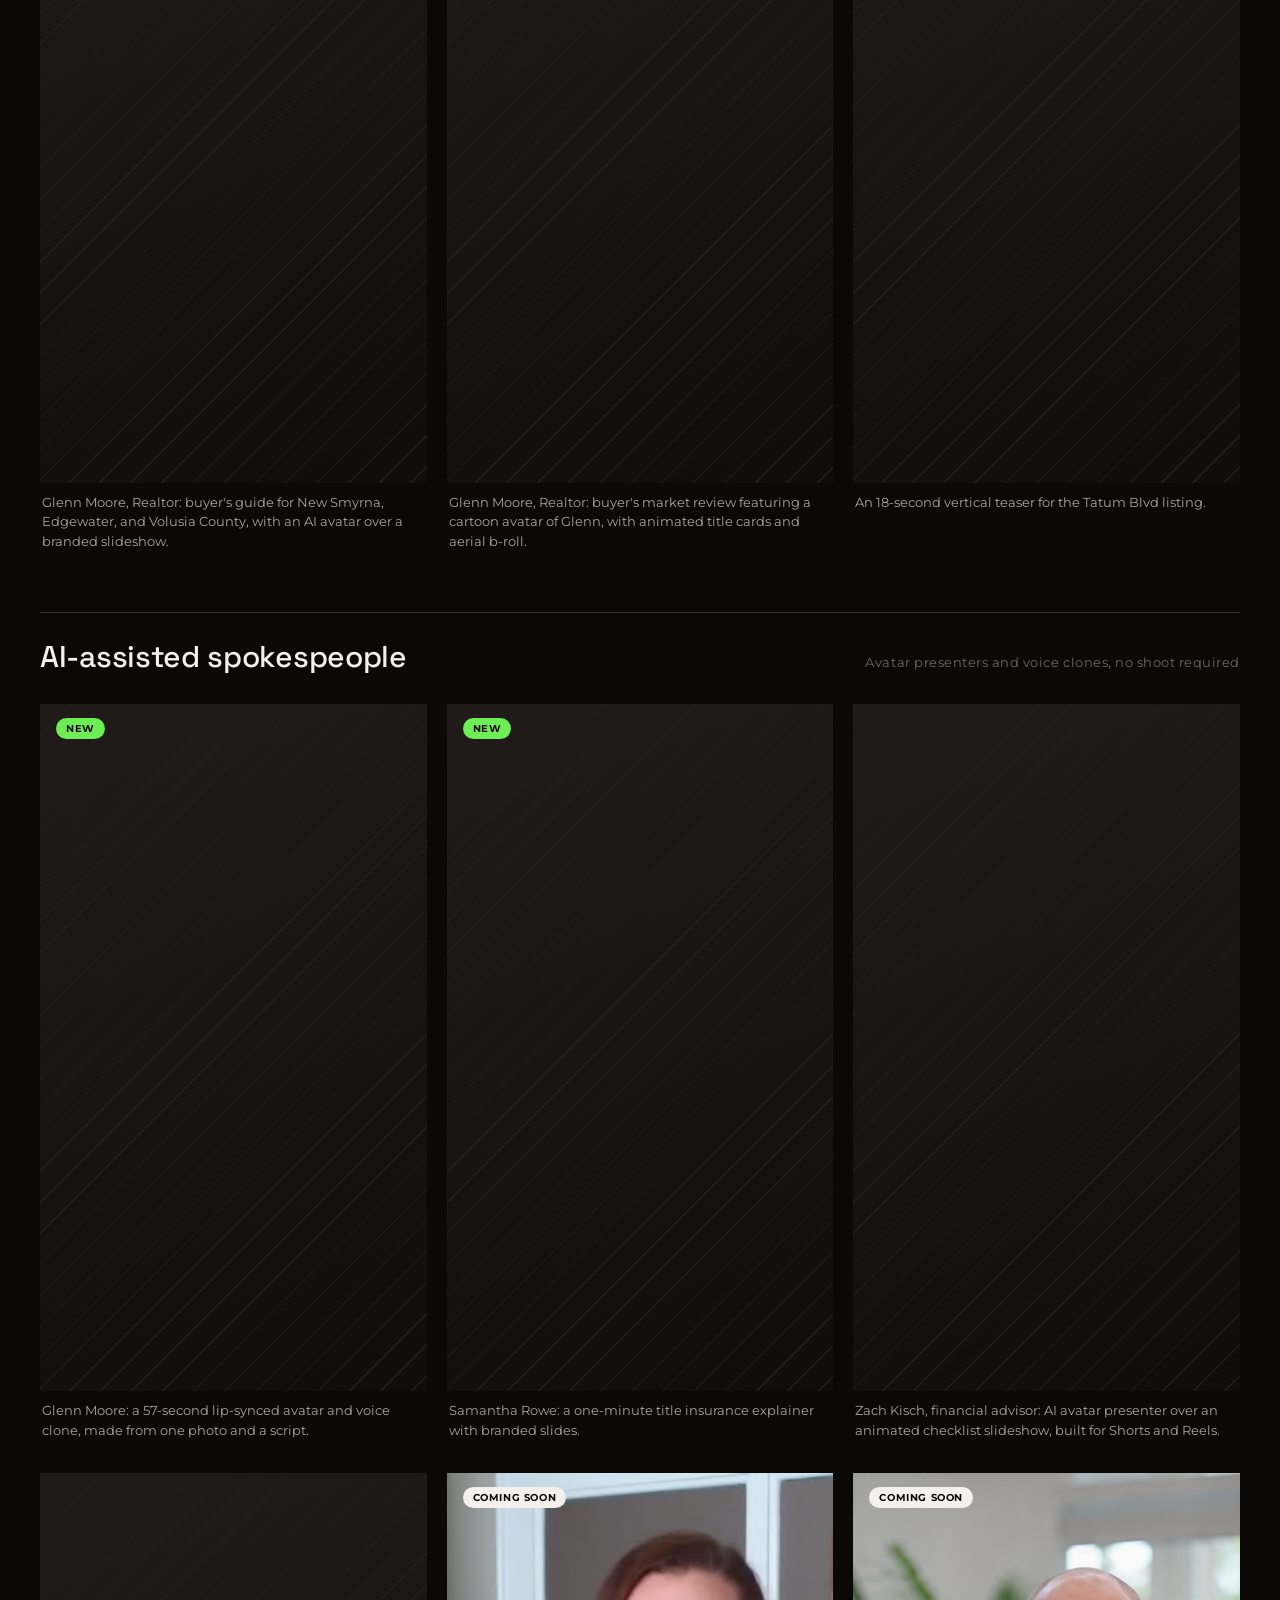
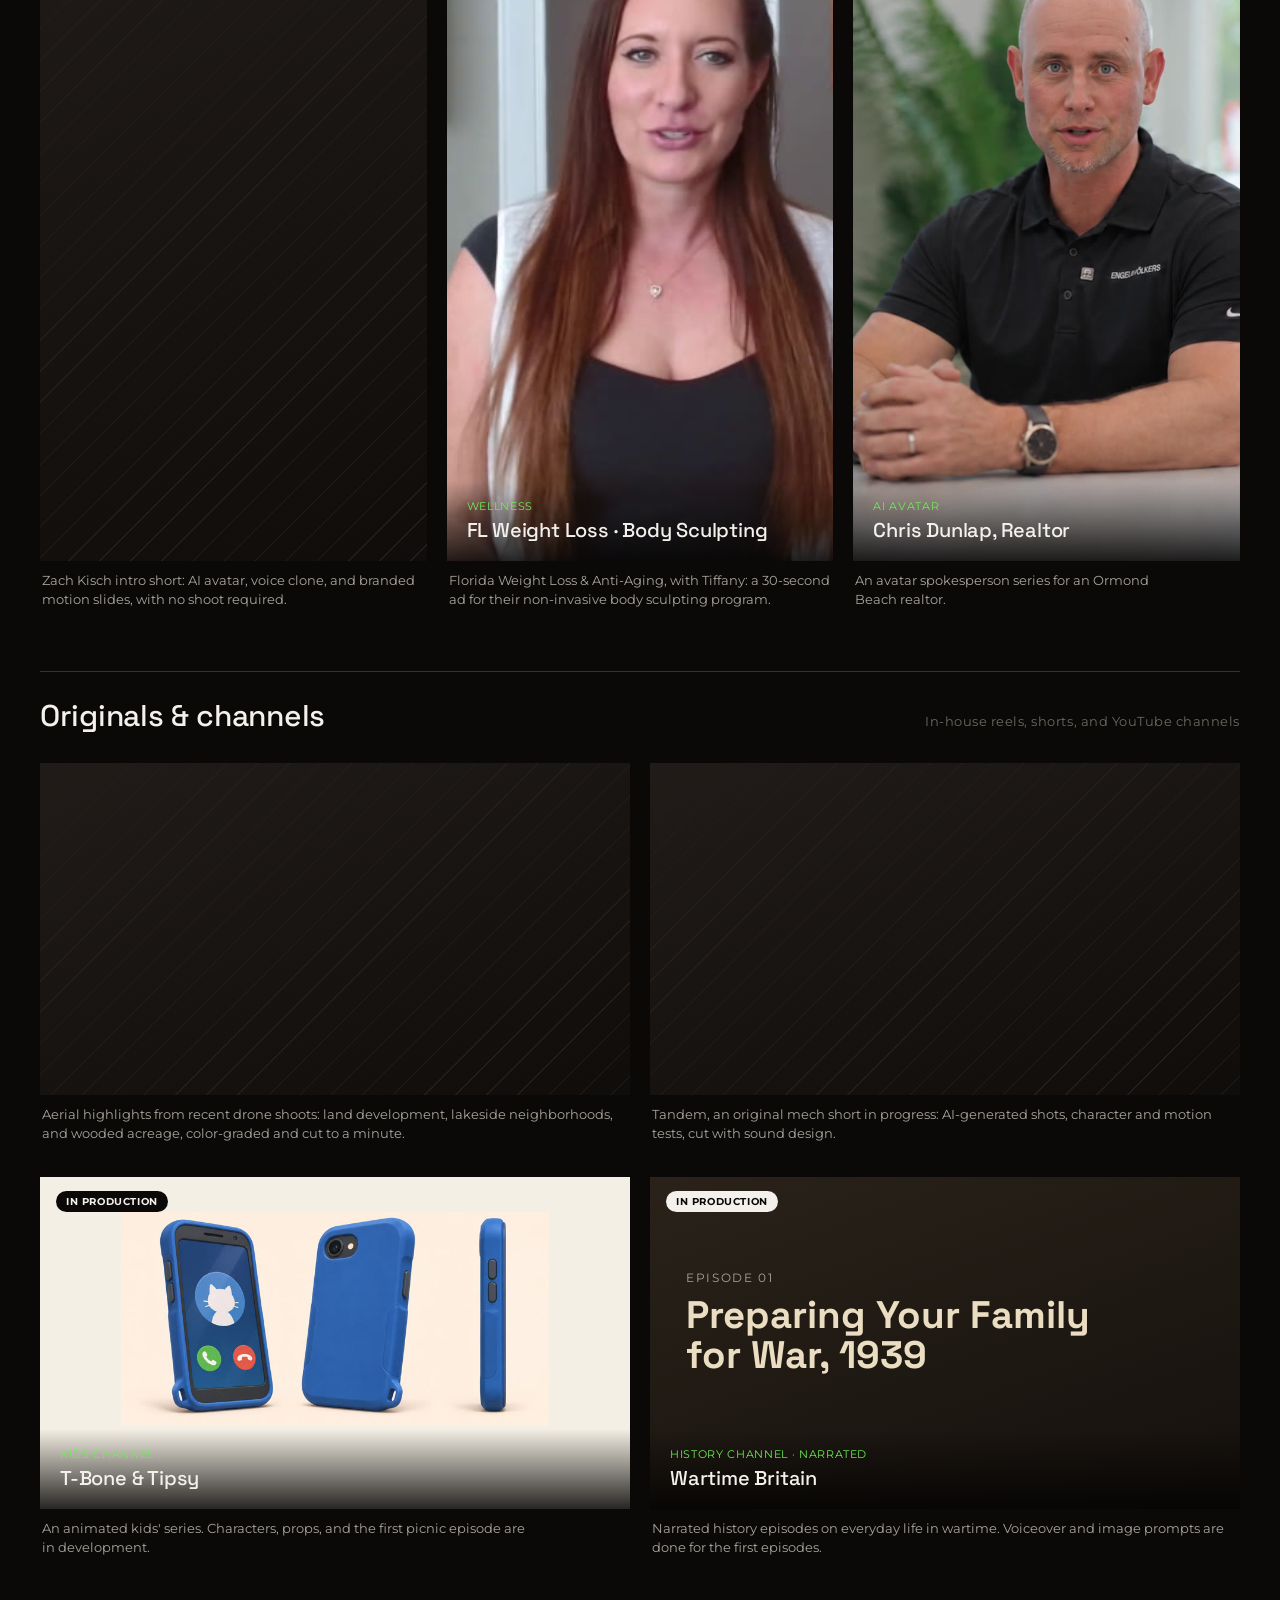
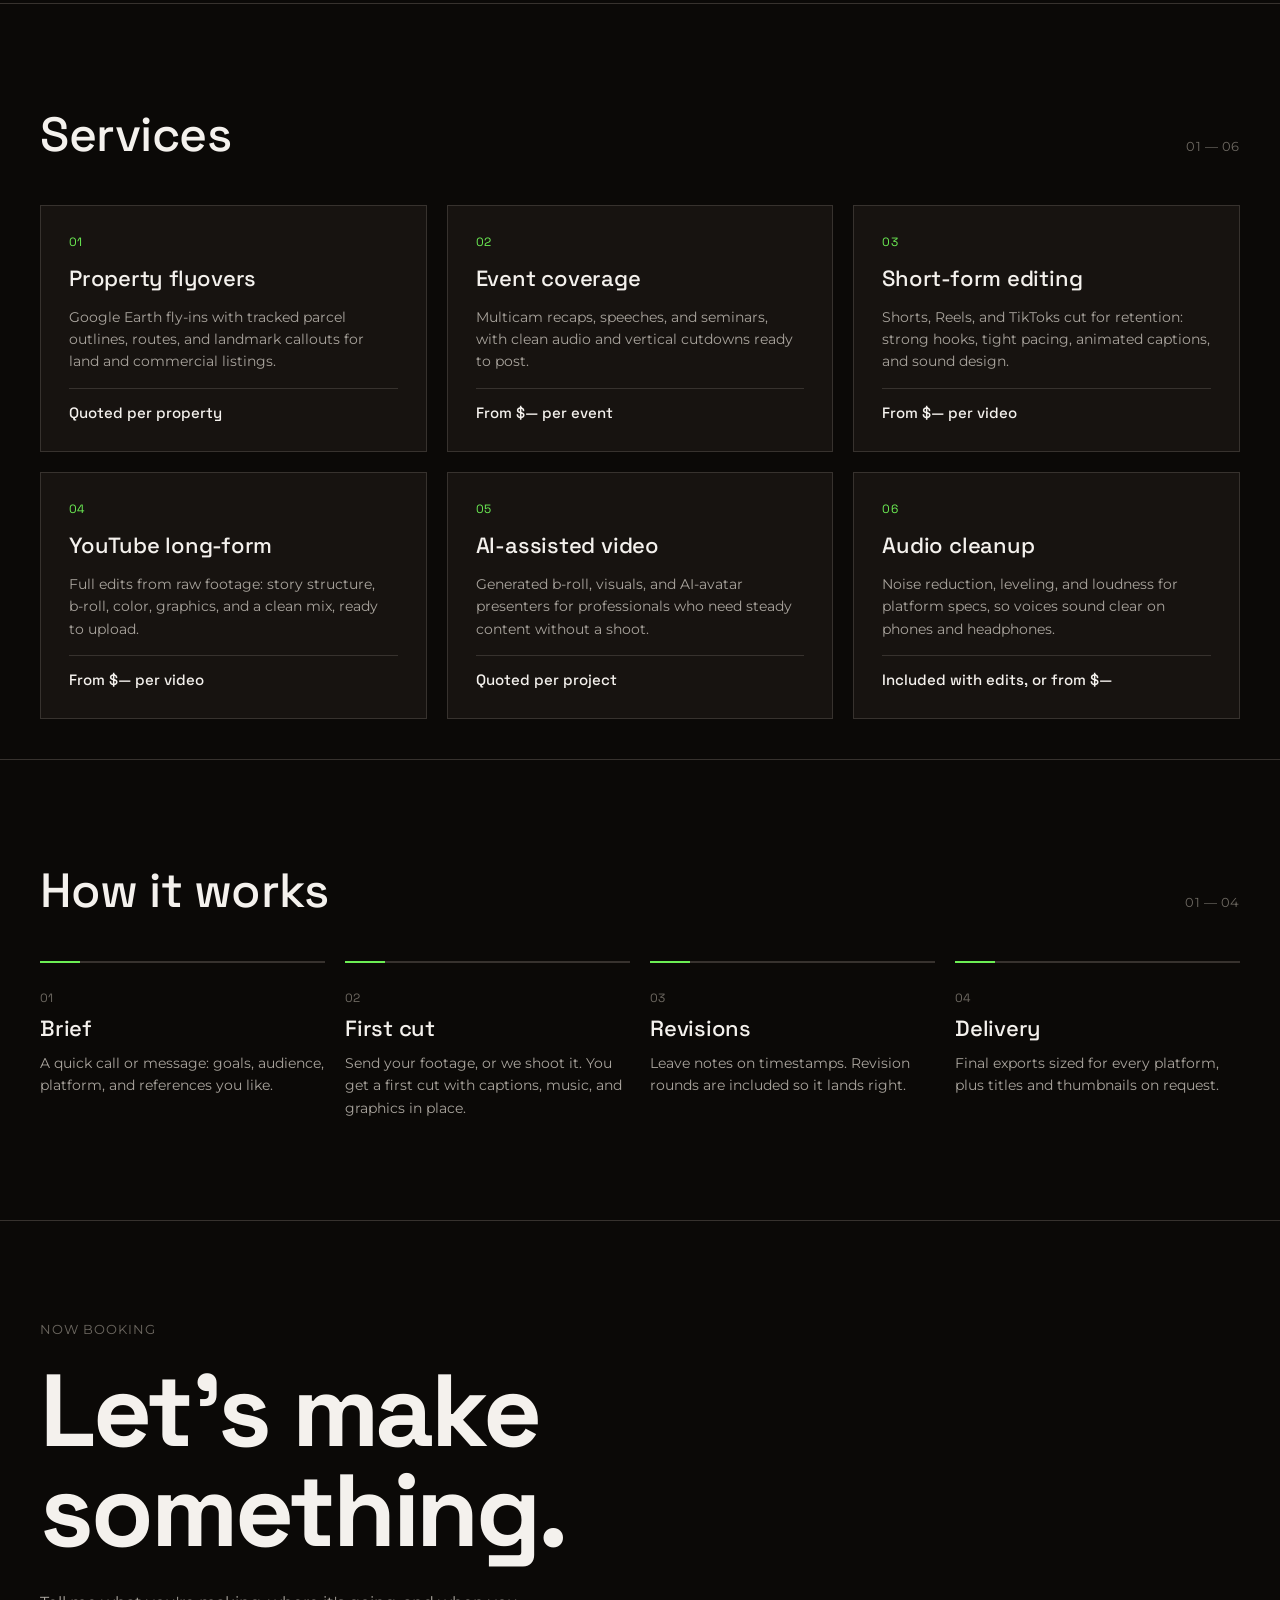
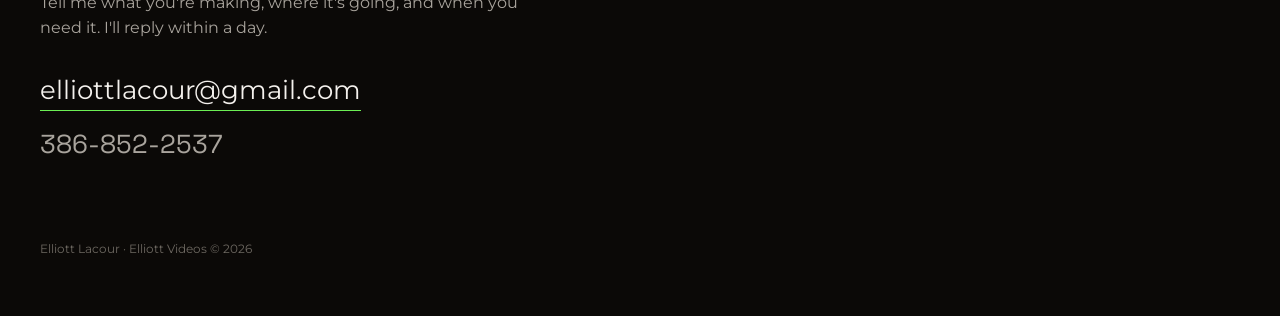
==== commit 33e4f926: "New layout: Featured flyovers, Events, Real estate, AI spokespeople, Originals; six services Adds a " ====
--- a/index.html
+++ b/index.html
@@ -4,17 +4,17 @@
 <meta charset="utf-8">
 <meta name="viewport" content="width=device-width, initial-scale=1">
 <title>Elliott Videos — Video Production &amp; Marketing</title>
-<meta name="description" content="Elliott Lacour — video production and marketing for creators, brands, and local businesses: short-form, YouTube, AI-assisted visuals, and polished audio.">
+<meta name="description" content="Elliott Lacour — video production and marketing for creators, brands, and local businesses: property flyovers, event coverage, short-form, YouTube, and AI-assisted video.">
 <link rel="canonical" href="https://www.elliottvideos.com/">
 <meta property="og:title" content="Elliott Videos — Video Production &amp; Marketing">
-<meta property="og:description" content="Short-form, YouTube, and AI-assisted video, edited to keep people watching.">
+<meta property="og:description" content="Property flyovers, event recaps, short-form, YouTube, and AI-assisted video, edited to keep people watching.">
 <meta property="og:url" content="https://www.elliottvideos.com/">
 <meta property="og:type" content="website">
 <meta property="og:image" content="https://www.elliottvideos.com/assets/og.jpg">
 <link rel="preconnect" href="https://fonts.googleapis.com">
 <link rel="preconnect" href="https://fonts.gstatic.com" crossorigin>
 <link href="https://fonts.googleapis.com/css2?family=Montserrat:wght@400;500;600;700&family=Space+Grotesk:wght@400;500;700&display=swap" rel="stylesheet">
-<link rel="stylesheet" href="css/styles.css?v=4">
+<link rel="stylesheet" href="css/styles.css?v=5">
 <link rel="icon" href="data:image/svg+xml,%3Csvg xmlns='http://www.w3.org/2000/svg' viewBox='0 0 16 16'%3E%3Ccircle cx='8' cy='8' r='6' fill='%236cee54'/%3E%3C/svg%3E">
 </head>
 <body>
@@ -24,6 +24,7 @@
 <nav class="nav">
   <a href="#top" class="nav__mark"><span class="nav__rec" aria-hidden="true"></span>Elliott Videos</a>
   <div class="nav__links">
+    <a href="#featured">Featured</a>
     <a href="#work">Work</a>
     <a href="#services">Services</a>
     <a href="#process">Process</a>
@@ -39,19 +40,19 @@
   <video class="hero__reel js-media" src="assets/reel/hero.mp4?v=3" poster="assets/reel/hero-poster.jpg?v=3" autoplay muted loop playsinline preload="auto" aria-hidden="true"></video>
   <div class="hero__shade" aria-hidden="true"></div>
   <div class="hero__body">
-    <p class="hero__eyebrow">Video production &amp; marketing</p>
+    <p class="hero__eyebrow">Video production &amp; marketing · Volusia County, FL</p>
     <h1 class="hero__title">
       <span>Cut.</span>
       <span>Color.</span>
       <span class="hero__title-accent"><em>Ship.</em></span>
     </h1>
-    <p class="hero__sub" data-caption-key="hero-sub">Edits that keep people watching — short-form, YouTube, and AI-assisted video for creators, brands, and professionals.</p>
+    <p class="hero__sub" data-caption-key="hero-sub">Edits that keep people watching: Google Earth property flyovers, event recaps, short-form, YouTube, and AI-assisted video for brands and professionals.</p>
     <div class="hero__actions">
       <a class="btn btn--solid" href="#contact">Book a project</a>
-      <a class="btn" href="#work">See the work</a>
+      <a class="btn" href="#featured">See the work</a>
     </div>
   </div>
-  <a class="hero__scroll" href="#work">
+  <a class="hero__scroll" href="#featured">
     <span>Scroll</span>
     <svg width="14" height="20" viewBox="0 0 14 20" fill="none" xmlns="http://www.w3.org/2000/svg">
       <path d="M7 1v17M1 12l6 6 6-6" stroke="currentColor" stroke-width="1.5" stroke-linecap="round" stroke-linejoin="round"/>
@@ -61,17 +62,320 @@
 
 <main>
 
+  <!-- ---------- Featured: land & property flyovers ---------- -->
+  <section id="featured" class="work">
+    <div class="section__head">
+      <h2>Featured</h2>
+      <span class="section__count">Land &amp; property flyovers</span>
+    </div>
+
+    <div class="grid">
+
+      <article class="card card--video card--feature" data-index="mango">
+        <div class="card__frame">
+          <video class="js-media card__video" src="assets/work/mango.mp4?v=1" poster="assets/work/mango-poster.jpg?v=1" playsinline preload="metadata"></video>
+          <span class="card__badge">New</span>
+          <button class="card__play" type="button" aria-label="Play">
+            <svg width="18" height="18" viewBox="0 0 18 18" fill="none" xmlns="http://www.w3.org/2000/svg"><path d="M5 3l10 6-10 6V3z" fill="currentColor"/></svg>
+          </button>
+          <div class="card__info">
+            <span class="card__tag">Google Earth flyover · Motion graphics · AI concept</span>
+            <h3 class="card__title">220 Mango Tree Dr, Edgewater</h3>
+          </div>
+          <span class="card__slate">assets/work/mango.mp4</span>
+        </div>
+        <p class="card__caption" data-caption-key="work-mango">An 18.42-acre land listing told from orbit down: Google Earth fly-in with tracked overlays (state outline, I-95 corridor, nearby store logos, parcel boundary), then an AI-generated build-out concept and closing slides. AI footage is labeled on screen.</p>
+      </article>
+
+      <article class="card card--video card--half" data-index="mango-pitch">
+        <div class="card__frame">
+          <video class="js-media card__video" src="assets/work/mango-pitch.mp4?v=1" poster="assets/work/mango-pitch-poster.jpg?v=1" playsinline preload="metadata"></video>
+          <button class="card__play" type="button" aria-label="Play">
+            <svg width="18" height="18" viewBox="0 0 18 18" fill="none" xmlns="http://www.w3.org/2000/svg"><path d="M5 3l10 6-10 6V3z" fill="currentColor"/></svg>
+          </button>
+          <div class="card__info">
+            <span class="card__tag">Closing slides cut</span>
+            <h3 class="card__title">220 Mango: development pitch</h3>
+          </div>
+          <span class="card__slate">assets/work/mango-pitch.mp4</span>
+        </div>
+        <p class="card__caption" data-caption-key="work-mango-pitch">The investor version, with a five-slide opportunity close after the flyover.</p>
+      </article>
+
+      <article class="card card--video card--half" data-index="tatum">
+        <div class="card__frame">
+          <video class="js-media card__video" src="assets/work/tatum.mp4?v=1" poster="assets/work/tatum-poster.jpg?v=1" playsinline preload="metadata"></video>
+          <span class="card__badge">New</span>
+          <button class="card__play" type="button" aria-label="Play">
+            <svg width="18" height="18" viewBox="0 0 18 18" fill="none" xmlns="http://www.w3.org/2000/svg"><path d="M5 3l10 6-10 6V3z" fill="currentColor"/></svg>
+          </button>
+          <div class="card__info">
+            <span class="card__tag">Listing video</span>
+            <h3 class="card__title">Tatum Blvd lot</h3>
+          </div>
+          <span class="card__slate">assets/work/tatum.mp4</span>
+        </div>
+        <p class="card__caption" data-caption-key="work-tatum">Glenn Moore, Realtor: map flyover, parcel inset, and drone aerials for a vacant lot.</p>
+      </article>
+
+    </div>
+  </section>
+
   <!-- ---------- Work: video pieces. Sizes: --feature (full row, 16:9),
-       --half (half row, 16:9), --short (third of a row, 9:16) ---------- -->
+       --half (half row, 16:9), --short (third of a row, 9:16).
+       --soon cards are image-only placeholders for work in production. ---------- -->
   <section id="work" class="work">
     <div class="section__head">
       <h2>Selected Work</h2>
-      <span class="section__count">01 — 08</span>
+      <span class="section__count">Events · Real estate · AI-assisted · Originals</span>
     </div>
 
     <div class="grid">
 
-      <article class="card card--video card--feature" data-index="01">
+      <div class="grid__subhead grid__subhead--first">
+        <h3>Events</h3>
+        <span>Recaps and social cutdowns</span>
+      </div>
+
+      <article class="card card--video card--half" data-index="cb-halloween">
+        <div class="card__frame">
+          <video class="js-media card__video" src="assets/work/cb-halloween.mp4?v=1" poster="assets/work/cb-halloween-poster.jpg?v=1" playsinline preload="metadata"></video>
+          <span class="card__badge">New</span>
+          <button class="card__play" type="button" aria-label="Play">
+            <svg width="18" height="18" viewBox="0 0 18 18" fill="none" xmlns="http://www.w3.org/2000/svg"><path d="M5 3l10 6-10 6V3z" fill="currentColor"/></svg>
+          </button>
+          <div class="card__info">
+            <span class="card__tag">Event recap</span>
+            <h3 class="card__title">Copper Bottom Halloween</h3>
+          </div>
+          <span class="card__slate">assets/work/cb-halloween.mp4</span>
+        </div>
+        <p class="card__caption" data-caption-key="work-cb-halloween">Halloween night at Copper Bottom: a multicam recap with live audio, plus three social cutdowns.</p>
+      </article>
+
+      <article class="card card--video card--half" data-index="retirement">
+        <div class="card__frame">
+          <video class="js-media card__video" src="assets/work/retirement.mp4?v=1" poster="assets/work/retirement-poster.jpg?v=1" playsinline preload="metadata"></video>
+          <span class="card__badge">New</span>
+          <button class="card__play" type="button" aria-label="Play">
+            <svg width="18" height="18" viewBox="0 0 18 18" fill="none" xmlns="http://www.w3.org/2000/svg"><path d="M5 3l10 6-10 6V3z" fill="currentColor"/></svg>
+          </button>
+          <div class="card__info">
+            <span class="card__tag">Celebration</span>
+            <h3 class="card__title">Glenn's Retirement Party</h3>
+          </div>
+          <span class="card__slate">assets/work/retirement.mp4</span>
+        </div>
+        <p class="card__caption" data-caption-key="work-retirement">Toasts, guests, and keepsakes from a retirement send-off, with cleaned-up speech audio and photo moments.</p>
+      </article>
+
+      <article class="card card--video card--short" data-index="billy">
+        <div class="card__frame">
+          <video class="js-media card__video" src="assets/work/billy.mp4?v=1" poster="assets/work/billy-poster.jpg?v=1" playsinline preload="metadata"></video>
+          <span class="card__badge">New</span>
+          <button class="card__play" type="button" aria-label="Play">
+            <svg width="18" height="18" viewBox="0 0 18 18" fill="none" xmlns="http://www.w3.org/2000/svg"><path d="M5 3l10 6-10 6V3z" fill="currentColor"/></svg>
+          </button>
+          <div class="card__info">
+            <span class="card__tag">Short</span>
+            <h3 class="card__title">Billy Reuter · East Coast Title</h3>
+          </div>
+          <span class="card__slate">assets/work/billy.mp4</span>
+        </div>
+        <p class="card__caption" data-caption-key="work-billy">A long seminar recording cut into a vertical short with karaoke captions.</p>
+      </article>
+
+      <article class="card card--video card--short" data-index="tom">
+        <div class="card__frame">
+          <video class="js-media card__video" src="assets/work/tom.mp4?v=1" poster="assets/work/tom-poster.jpg?v=1" playsinline preload="metadata"></video>
+          <span class="card__badge">New</span>
+          <button class="card__play" type="button" aria-label="Play">
+            <svg width="18" height="18" viewBox="0 0 18 18" fill="none" xmlns="http://www.w3.org/2000/svg"><path d="M5 3l10 6-10 6V3z" fill="currentColor"/></svg>
+          </button>
+          <div class="card__info">
+            <span class="card__tag">Short</span>
+            <h3 class="card__title">Tom · East Coast Title</h3>
+          </div>
+          <span class="card__slate">assets/work/tom.mp4</span>
+        </div>
+        <p class="card__caption" data-caption-key="work-tom">The second speaker from the same event, cut for Reels and Shorts.</p>
+      </article>
+
+      <article class="card card--soon card--short" data-index="chef-terry">
+        <div class="card__frame">
+          <img class="card__img" src="assets/work/chef-terry.jpg?v=1" alt="Tray of macaroni and cheese and rolls at a catered event">
+          <span class="card__badge card__badge--soon">Coming soon</span>
+          <div class="card__info">
+            <span class="card__tag">Food &amp; catering</span>
+            <h3 class="card__title">Chef Terry's BBQ</h3>
+          </div>
+        </div>
+        <p class="card__caption" data-caption-key="work-chef-terry">Catering and carry-out promos with the pitmaster: "Fall Off The Bone" and "Heard It From Him".</p>
+      </article>
+
+      <div class="grid__subhead">
+        <h3>Real estate</h3>
+        <span>Listings, YouTube, and agent shorts</span>
+      </div>
+
+      <article class="card card--video card--feature" data-index="yt">
+        <div class="card__frame">
+          <video class="js-media card__video" src="assets/work/glenn-yt.mp4?v=4" poster="assets/work/glenn-yt-poster.jpg?v=4" playsinline preload="metadata"></video>
+          <button class="card__play" type="button" aria-label="Play">
+            <svg width="18" height="18" viewBox="0 0 18 18" fill="none" xmlns="http://www.w3.org/2000/svg"><path d="M5 3l10 6-10 6V3z" fill="currentColor"/></svg>
+          </button>
+          <div class="card__info">
+            <span class="card__tag">YouTube</span>
+            <h3 class="card__title">Lot Listing Tour</h3>
+          </div>
+          <span class="card__slate">assets/work/glenn-yt.mp4</span>
+        </div>
+        <p class="card__caption" data-caption-key="work-yt">Glenn Moore, Realtor: YouTube listing tour for a residential lot. On-camera hosting, drone aerials, map callouts, and branded lower thirds.</p>
+      </article>
+
+      <article class="card card--video card--short" data-index="02">
+        <div class="card__frame">
+          <video class="js-media card__video" src="assets/work/02.mp4?v=3" poster="assets/work/02-poster.jpg?v=3" playsinline preload="metadata"></video>
+          <button class="card__play" type="button" aria-label="Play">
+            <svg width="18" height="18" viewBox="0 0 18 18" fill="none" xmlns="http://www.w3.org/2000/svg"><path d="M5 3l10 6-10 6V3z" fill="currentColor"/></svg>
+          </button>
+          <div class="card__info">
+            <span class="card__tag">Short</span>
+            <h3 class="card__title">Buying Here?</h3>
+          </div>
+          <span class="card__slate">assets/work/02.mp4</span>
+        </div>
+        <p class="card__caption" data-caption-key="work-02">Glenn Moore, Realtor: buyer's guide for New Smyrna, Edgewater, and Volusia County, with an AI avatar over a branded slideshow.</p>
+      </article>
+
+      <article class="card card--video card--short" data-index="03">
+        <div class="card__frame">
+          <video class="js-media card__video" src="assets/work/03.mp4?v=4" poster="assets/work/03-poster.jpg?v=4" playsinline preload="metadata"></video>
+          <button class="card__play" type="button" aria-label="Play">
+            <svg width="18" height="18" viewBox="0 0 18 18" fill="none" xmlns="http://www.w3.org/2000/svg"><path d="M5 3l10 6-10 6V3z" fill="currentColor"/></svg>
+          </button>
+          <div class="card__info">
+            <span class="card__tag">Short</span>
+            <h3 class="card__title">Market Review</h3>
+          </div>
+          <span class="card__slate">assets/work/03.mp4</span>
+        </div>
+        <p class="card__caption" data-caption-key="work-03">Glenn Moore, Realtor: buyer's market review featuring a cartoon avatar of Glenn, with animated title cards and aerial b-roll.</p>
+      </article>
+
+      <article class="card card--video card--short" data-index="tatum-short">
+        <div class="card__frame">
+          <video class="js-media card__video" src="assets/work/tatum-short.mp4?v=1" poster="assets/work/tatum-short-poster.jpg?v=1" playsinline preload="metadata"></video>
+          <span class="card__badge">New</span>
+          <button class="card__play" type="button" aria-label="Play">
+            <svg width="18" height="18" viewBox="0 0 18 18" fill="none" xmlns="http://www.w3.org/2000/svg"><path d="M5 3l10 6-10 6V3z" fill="currentColor"/></svg>
+          </button>
+          <div class="card__info">
+            <span class="card__tag">Short</span>
+            <h3 class="card__title">Tatum Blvd teaser</h3>
+          </div>
+          <span class="card__slate">assets/work/tatum-short.mp4</span>
+        </div>
+        <p class="card__caption" data-caption-key="work-tatum-short">An 18-second vertical teaser for the Tatum Blvd listing.</p>
+      </article>
+
+      <div class="grid__subhead">
+        <h3>AI-assisted spokespeople</h3>
+        <span>Avatar presenters and voice clones, no shoot required</span>
+      </div>
+
+      <article class="card card--video card--short" data-index="glenn-avatar">
+        <div class="card__frame">
+          <video class="js-media card__video" src="assets/work/glenn-avatar.mp4?v=1" poster="assets/work/glenn-avatar-poster.jpg?v=1" playsinline preload="metadata"></video>
+          <span class="card__badge">New</span>
+          <button class="card__play" type="button" aria-label="Play">
+            <svg width="18" height="18" viewBox="0 0 18 18" fill="none" xmlns="http://www.w3.org/2000/svg"><path d="M5 3l10 6-10 6V3z" fill="currentColor"/></svg>
+          </button>
+          <div class="card__info">
+            <span class="card__tag">AI avatar</span>
+            <h3 class="card__title">Get More with Glenn</h3>
+          </div>
+          <span class="card__slate">assets/work/glenn-avatar.mp4</span>
+        </div>
+        <p class="card__caption" data-caption-key="work-glenn-avatar">Glenn Moore: a 57-second lip-synced avatar and voice clone, made from one photo and a script.</p>
+      </article>
+
+      <article class="card card--video card--short" data-index="samantha">
+        <div class="card__frame">
+          <video class="js-media card__video" src="assets/work/samantha.mp4?v=1" poster="assets/work/samantha-poster.jpg?v=1" playsinline preload="metadata"></video>
+          <span class="card__badge">New</span>
+          <button class="card__play" type="button" aria-label="Play">
+            <svg width="18" height="18" viewBox="0 0 18 18" fill="none" xmlns="http://www.w3.org/2000/svg"><path d="M5 3l10 6-10 6V3z" fill="currentColor"/></svg>
+          </button>
+          <div class="card__info">
+            <span class="card__tag">Explainer</span>
+            <h3 class="card__title">What Is Title Insurance?</h3>
+          </div>
+          <span class="card__slate">assets/work/samantha.mp4</span>
+        </div>
+        <p class="card__caption" data-caption-key="work-samantha">Samantha Rowe: a one-minute title insurance explainer with branded slides.</p>
+      </article>
+
+      <article class="card card--video card--short" data-index="05">
+        <div class="card__frame">
+          <video class="js-media card__video" src="assets/work/05.mp4?v=3" poster="assets/work/05-poster.jpg?v=3" playsinline preload="metadata"></video>
+          <button class="card__play" type="button" aria-label="Play">
+            <svg width="18" height="18" viewBox="0 0 18 18" fill="none" xmlns="http://www.w3.org/2000/svg"><path d="M5 3l10 6-10 6V3z" fill="currentColor"/></svg>
+          </button>
+          <div class="card__info">
+            <span class="card__tag">Short</span>
+            <h3 class="card__title">Retirement Review Checklist</h3>
+          </div>
+          <span class="card__slate">assets/work/05.mp4</span>
+        </div>
+        <p class="card__caption" data-caption-key="work-05">Zach Kisch, financial advisor: AI avatar presenter over an animated checklist slideshow, built for Shorts and Reels.</p>
+      </article>
+
+      <article class="card card--video card--short" data-index="06">
+        <div class="card__frame">
+          <video class="js-media card__video" src="assets/work/06.mp4?v=3" poster="assets/work/06-poster.jpg?v=3" playsinline preload="metadata"></video>
+          <button class="card__play" type="button" aria-label="Play">
+            <svg width="18" height="18" viewBox="0 0 18 18" fill="none" xmlns="http://www.w3.org/2000/svg"><path d="M5 3l10 6-10 6V3z" fill="currentColor"/></svg>
+          </button>
+          <div class="card__info">
+            <span class="card__tag">Short</span>
+            <h3 class="card__title">Hey, I'm Zach</h3>
+          </div>
+          <span class="card__slate">assets/work/06.mp4</span>
+        </div>
+        <p class="card__caption" data-caption-key="work-06">Zach Kisch intro short: AI avatar, voice clone, and branded motion slides, with no shoot required.</p>
+      </article>
+
+      <article class="card card--soon card--short" data-index="fl-weightloss">
+        <div class="card__frame">
+          <img class="card__img" src="assets/work/fl-weightloss.jpg?v=1" alt="Tiffany from Florida Weight Loss and Anti-Aging speaking to camera">
+          <span class="card__badge card__badge--soon">Coming soon</span>
+          <div class="card__info">
+            <span class="card__tag">Wellness</span>
+            <h3 class="card__title">FL Weight Loss · Body Sculpting</h3>
+          </div>
+        </div>
+        <p class="card__caption" data-caption-key="work-fl-weightloss">Florida Weight Loss &amp; Anti-Aging, with Tiffany: a 30-second ad for their non-invasive body sculpting program.</p>
+      </article>
+
+      <article class="card card--soon card--short" data-index="chris-dunlap">
+        <div class="card__frame">
+          <img class="card__img" src="assets/work/chris-dunlap.jpg?v=1" alt="Chris Dunlap seated at a table">
+          <span class="card__badge card__badge--soon">Coming soon</span>
+          <div class="card__info">
+            <span class="card__tag">AI avatar</span>
+            <h3 class="card__title">Chris Dunlap, Realtor</h3>
+          </div>
+        </div>
+        <p class="card__caption" data-caption-key="work-chris-dunlap">An avatar spokesperson series for an Ormond Beach realtor.</p>
+      </article>
+
+      <div class="grid__subhead">
+        <h3>Originals &amp; channels</h3>
+        <span>In-house reels, shorts, and YouTube channels</span>
+      </div>
+
+      <article class="card card--video card--half" data-index="01">
         <div class="card__frame">
           <video class="js-media card__video" src="assets/work/01.mp4?v=3" poster="assets/work/01-poster.jpg?v=3" playsinline preload="metadata"></video>
           <button class="card__play" type="button" aria-label="Play">
@@ -86,101 +390,7 @@
         <p class="card__caption" data-caption-key="work-01">Aerial highlights from recent drone shoots: land development, lakeside neighborhoods, and wooded acreage, color-graded and cut to a minute.</p>
       </article>
 
-      <article class="card card--video card--short" data-index="02">
-        <div class="card__frame">
-          <video class="js-media card__video" src="assets/work/02.mp4?v=3" poster="assets/work/02-poster.jpg?v=3" playsinline preload="metadata"></video>
-          <button class="card__play" type="button" aria-label="Play">
-            <svg width="18" height="18" viewBox="0 0 18 18" fill="none" xmlns="http://www.w3.org/2000/svg"><path d="M5 3l10 6-10 6V3z" fill="currentColor"/></svg>
-          </button>
-          <div class="card__info">
-            <span class="card__tag">Short</span>
-            <h3 class="card__title">Buying Here?</h3>
-          </div>
-          <span class="card__slate">assets/work/02.mp4</span>
-        </div>
-        <p class="card__caption" data-caption-key="work-02">Glenn Moore, Realtor: buyer's guide for New Smyrna, Edgewater, and Volusia County, with an AI avatar over a branded slideshow.</p>
-      </article>
-
-      <article class="card card--video card--short" data-index="03">
-        <div class="card__frame">
-          <video class="js-media card__video" src="assets/work/03.mp4?v=4" poster="assets/work/03-poster.jpg?v=4" playsinline preload="metadata"></video>
-          <button class="card__play" type="button" aria-label="Play">
-            <svg width="18" height="18" viewBox="0 0 18 18" fill="none" xmlns="http://www.w3.org/2000/svg"><path d="M5 3l10 6-10 6V3z" fill="currentColor"/></svg>
-          </button>
-          <div class="card__info">
-            <span class="card__tag">Short</span>
-            <h3 class="card__title">Market Review</h3>
-          </div>
-          <span class="card__slate">assets/work/03.mp4</span>
-        </div>
-        <p class="card__caption" data-caption-key="work-03">Glenn Moore, Realtor: buyer's market review featuring a cartoon avatar of Glenn, with animated title cards and aerial b-roll.</p>
-      </article>
-
-      <article class="card card--image card--short" data-index="04">
-        <a class="card__frame" href="#contact" aria-label="Book a project: your brand could be featured here">
-          <img class="card__img" src="assets/work/04.jpg?v=3" alt="Your brand here: placeholder for a featured client short">
-        </a>
-        <p class="card__caption" data-caption-key="work-04">This spot is open. Your short-form video could be featured here.</p>
-      </article>
-
-      <div class="grid__subhead">
-        <h3>YouTube</h3>
-        <span>Long-form listing video</span>
-      </div>
-
-      <article class="card card--video card--feature" data-index="yt">
-        <div class="card__frame">
-          <video class="js-media card__video" src="assets/work/glenn-yt.mp4?v=4" poster="assets/work/glenn-yt-poster.jpg?v=4" playsinline preload="metadata"></video>
-          <button class="card__play" type="button" aria-label="Play">
-            <svg width="18" height="18" viewBox="0 0 18 18" fill="none" xmlns="http://www.w3.org/2000/svg"><path d="M5 3l10 6-10 6V3z" fill="currentColor"/></svg>
-          </button>
-          <div class="card__info">
-            <span class="card__tag">YouTube</span>
-            <h3 class="card__title">Lot Listing Tour</h3>
-          </div>
-          <span class="card__slate">assets/work/glenn-yt.mp4</span>
-        </div>
-        <p class="card__caption" data-caption-key="work-yt">Glenn Moore, Realtor: YouTube listing tour for a residential lot. On-camera hosting, drone aerials, map callouts, and branded lower thirds.</p>
-      </article>
-
-      <article class="card card--video card--short" data-index="05">
-        <div class="card__frame">
-          <video class="js-media card__video" src="assets/work/05.mp4?v=3" poster="assets/work/05-poster.jpg?v=3" playsinline preload="metadata"></video>
-          <button class="card__play" type="button" aria-label="Play">
-            <svg width="18" height="18" viewBox="0 0 18 18" fill="none" xmlns="http://www.w3.org/2000/svg"><path d="M5 3l10 6-10 6V3z" fill="currentColor"/></svg>
-          </button>
-          <div class="card__info">
-            <span class="card__tag">Short</span>
-            <h3 class="card__title">Retirement Review Checklist</h3>
-          </div>
-          <span class="card__slate">assets/work/05.mp4</span>
-        </div>
-        <p class="card__caption" data-caption-key="work-05">Zach Kisch, financial advisor: AI avatar presenter over an animated checklist slideshow, built for Shorts and Reels.</p>
-      </article>
-
-      <article class="card card--video card--short" data-index="06">
-        <div class="card__frame">
-          <video class="js-media card__video" src="assets/work/06.mp4?v=3" poster="assets/work/06-poster.jpg?v=3" playsinline preload="metadata"></video>
-          <button class="card__play" type="button" aria-label="Play">
-            <svg width="18" height="18" viewBox="0 0 18 18" fill="none" xmlns="http://www.w3.org/2000/svg"><path d="M5 3l10 6-10 6V3z" fill="currentColor"/></svg>
-          </button>
-          <div class="card__info">
-            <span class="card__tag">Short</span>
-            <h3 class="card__title">Hey, I'm Zach</h3>
-          </div>
-          <span class="card__slate">assets/work/06.mp4</span>
-        </div>
-        <p class="card__caption" data-caption-key="work-06">Zach Kisch intro short: AI avatar, voice clone, and branded motion slides, with no shoot required.</p>
-      </article>
-
-      <article class="card card--image card--short" data-index="07">
-        <a class="card__frame" href="#contact" aria-label="Book a project: your brand could be featured here">
-          <img class="card__img" src="assets/work/07.jpg?v=3" alt="Your brand here: book a project">
-        </a>
-        <p class="card__caption" data-caption-key="work-07">Ready when you are. Book a project and your brand lands here next.</p>
-      </article>
-
-      <article class="card card--video card--feature" data-index="08">
+      <article class="card card--video card--half" data-index="08">
         <div class="card__frame">
           <video class="js-media card__video" src="assets/work/08.mp4?v=3" poster="assets/work/08-poster.jpg?v=3" playsinline preload="metadata"></video>
           <button class="card__play" type="button" aria-label="Play">
@@ -194,6 +404,34 @@
         </div>
         <p class="card__caption" data-caption-key="work-08">Tandem, an original mech short in progress: AI-generated shots, character and motion tests, cut with sound design.</p>
       </article>
+
+      <article class="card card--soon card--half" data-index="tbone-tipsy">
+        <div class="card__frame card__frame--light">
+          <img class="card__img card__img--contain" src="assets/work/tbone-tipsy.jpg?v=1" alt="T-Bone's cartoon smartphone prop design">
+          <span class="card__badge card__badge--dark">In production</span>
+          <div class="card__info">
+            <span class="card__tag">Kids channel</span>
+            <h3 class="card__title">T-Bone &amp; Tipsy</h3>
+          </div>
+        </div>
+        <p class="card__caption" data-caption-key="work-tbone-tipsy">An animated kids' series. Characters, props, and the first picnic episode are in development.</p>
+      </article>
+
+      <article class="card card--soon card--half" data-index="wartime">
+        <div class="card__frame card__frame--text">
+          <span class="card__badge card__badge--soon">In production</span>
+          <span class="card__kicker">Episode 01</span>
+          <span class="card__headline">Preparing Your Family for War, 1939</span>
+          <div class="card__info">
+            <span class="card__tag">History channel · Narrated</span>
+            <h3 class="card__title">Wartime Britain</h3>
+          </div>
+        </div>
+        <p class="card__caption" data-caption-key="work-wartime">Narrated history episodes on everyday life in wartime. Voiceover and image prompts are done for the first episodes.</p>
+      </article>
+
+      <!-- "Your brand here" placeholders (assets/work/04.jpg, 07.jpg) are 9:16 art.
+           To bring one back, add it as a card--short in a row with two other shorts. -->
 
     </div>
   </section>
@@ -202,34 +440,48 @@
   <section id="services" class="services">
     <div class="section__head">
       <h2>Services</h2>
-      <span class="section__count">01 — 04</span>
+      <span class="section__count">01 — 06</span>
     </div>
 
     <div class="services__grid">
 
       <article class="service">
         <span class="service__num">01</span>
+        <h3 class="service__title">Property flyovers</h3>
+        <p class="service__body" data-caption-key="svc-flyover-body">Google Earth fly-ins with tracked parcel outlines, routes, and landmark callouts for land and commercial listings.</p>
+        <p class="service__price" data-caption-key="svc-flyover-price">Quoted per property</p>
+      </article>
+
+      <article class="service">
+        <span class="service__num">02</span>
+        <h3 class="service__title">Event coverage</h3>
+        <p class="service__body" data-caption-key="svc-events-body">Multicam recaps, speeches, and seminars, with clean audio and vertical cutdowns ready to post.</p>
+        <p class="service__price" data-caption-key="svc-events-price">From $— per event</p>
+      </article>
+
+      <article class="service">
+        <span class="service__num">03</span>
         <h3 class="service__title">Short-form editing</h3>
         <p class="service__body" data-caption-key="svc-01-body">Shorts, Reels, and TikToks cut for retention: strong hooks, tight pacing, animated captions, and sound design.</p>
         <p class="service__price" data-caption-key="svc-01-price">From $— per video</p>
       </article>
 
       <article class="service">
-        <span class="service__num">02</span>
+        <span class="service__num">04</span>
         <h3 class="service__title">YouTube long-form</h3>
         <p class="service__body" data-caption-key="svc-02-body">Full edits from raw footage: story structure, b-roll, color, graphics, and a clean mix, ready to upload.</p>
         <p class="service__price" data-caption-key="svc-02-price">From $— per video</p>
       </article>
 
       <article class="service">
-        <span class="service__num">03</span>
+        <span class="service__num">05</span>
         <h3 class="service__title">AI-assisted video</h3>
         <p class="service__body" data-caption-key="svc-03-body">Generated b-roll, visuals, and AI-avatar presenters for professionals who need steady content without a shoot.</p>
         <p class="service__price" data-caption-key="svc-03-price">Quoted per project</p>
       </article>
 
       <article class="service">
-        <span class="service__num">04</span>
+        <span class="service__num">06</span>
         <h3 class="service__title">Audio cleanup</h3>
         <p class="service__body" data-caption-key="svc-04-body">Noise reduction, leveling, and loudness for platform specs, so voices sound clear on phones and headphones.</p>
         <p class="service__price" data-caption-key="svc-04-price">Included with edits, or from $—</p>
@@ -254,7 +506,7 @@
       <li class="step">
         <span class="step__num">02</span>
         <h3 class="step__title">First cut</h3>
-        <p class="step__body" data-caption-key="step-02">Send your footage. You get a first cut with captions, music, and graphics in place.</p>
+        <p class="step__body" data-caption-key="step-02">Send your footage, or we shoot it. You get a first cut with captions, music, and graphics in place.</p>
       </li>
       <li class="step">
         <span class="step__num">03</span>
--- a/css/styles.css
+++ b/css/styles.css
@@ -1,571 +1,631 @@
-/* ---------- Tokens ---------- */
-:root{
-  --bg:       oklch(14% 0.006 55);
-  --bg-elev:  oklch(19% 0.008 55);
-  --bg-card:  oklch(21% 0.008 55);
-  --fg:       oklch(96% 0.006 80);
-  --fg-dim:   oklch(72% 0.012 75);
-  --fg-faint: oklch(52% 0.012 75);
-  --border:   oklch(32% 0.01 60);
-  --accent:   #6cee54; /* business card green */
-  --accent-dim: rgb(108 238 84 / 0.35);
-  --accent-ink: oklch(14% 0.006 55);
+/* ---------- Tokens ---------- */
+:root{
+  --bg:       oklch(14% 0.006 55);
+  --bg-elev:  oklch(19% 0.008 55);
+  --bg-card:  oklch(21% 0.008 55);
+  --fg:       oklch(96% 0.006 80);
+  --fg-dim:   oklch(72% 0.012 75);
+  --fg-faint: oklch(52% 0.012 75);
+  --border:   oklch(32% 0.01 60);
+  --accent:   #6cee54; /* business card green */
+  --accent-dim: rgb(108 238 84 / 0.35);
+  --accent-ink: oklch(14% 0.006 55);
+
+  --font-display: "Space Grotesk", Arial, sans-serif;
+  --font-body: "Montserrat", Arial, sans-serif;
+}
+
+*{ box-sizing: border-box; }
+
+html{ scroll-behavior: smooth; }
+
+body{
+  margin: 0;
+  background: var(--bg);
+  color: var(--fg);
+  font-family: var(--font-body);
+  font-weight: 400;
+  -webkit-font-smoothing: antialiased;
+  text-wrap: pretty;
+}
+
+a{ color: var(--fg); text-decoration: none; }
+a:hover{ color: var(--accent); }
+
+h1, h2, h3{ margin: 0; font-weight: 500; font-family: var(--font-display); letter-spacing: -0.01em; }
+
+img, video{ display: block; max-width: 100%; }
+
+button{ font-family: var(--font-body); }
+
+/* ---------- Film grain overlay ---------- */
+.grain{
+  position: fixed;
+  inset: 0;
+  pointer-events: none;
+  z-index: 200;
+  opacity: 0.05;
+  mix-blend-mode: overlay;
+  background-image: url("data:image/svg+xml,%3Csvg xmlns='http://www.w3.org/2000/svg' width='120' height='120'%3E%3Cfilter id='n'%3E%3CfeTurbulence type='fractalNoise' baseFrequency='0.9' numOctaves='2' stitchTiles='stitch'/%3E%3C/filter%3E%3Crect width='100%25' height='100%25' filter='url(%23n)'/%3E%3C/svg%3E");
+}
+
+/* ---------- Nav ---------- */
+.nav{
+  position: fixed;
+  top: 0; left: 0; right: 0;
+  z-index: 100;
+  display: flex;
+  align-items: center;
+  justify-content: space-between;
+  padding: 24px 40px;
+  font-size: 13px;
+  letter-spacing: 0.02em;
+  transition: background 0.3s ease, padding 0.3s ease;
+}
+.nav.is-scrolled{
+  background: oklch(14% 0.006 55 / 0.85);
+  backdrop-filter: blur(10px);
+  padding-top: 16px;
+  padding-bottom: 16px;
+  border-bottom: 1px solid var(--border);
+}
+
+.nav__mark{ display: flex; align-items: center; gap: 10px; font-family: var(--font-display); font-weight: 700; font-size: 15px; }
+
+.nav__rec{
+  width: 9px;
+  height: 9px;
+  border-radius: 50%;
+  background: var(--accent);
+  box-shadow: 0 0 10px var(--accent-dim);
+  animation: rec 1.6s ease-in-out infinite;
+}
+@keyframes rec{ 50%{ opacity: 0.25; } }
+
+.nav__links{ display: flex; align-items: center; gap: 22px; }
+
+.nav__cta{
+  padding: 8px 16px;
+  border-radius: 999px;
+  background: var(--accent);
+  color: var(--accent-ink);
+  font-weight: 600;
+}
+.nav__cta:hover{ color: var(--accent-ink); filter: brightness(1.1); }
+
+.nav__edit-toggle{
+  background: none;
+  border: 1px solid var(--border);
+  color: var(--fg-dim);
+  border-radius: 999px;
+  padding: 6px 14px;
+  font-size: 11px;
+  letter-spacing: 0.04em;
+  text-transform: uppercase;
+  cursor: pointer;
+  transition: border-color 0.2s ease, color 0.2s ease;
+}
+.nav__edit-toggle:hover{ border-color: var(--accent); color: var(--accent); }
+body.is-editing .nav__edit-toggle{
+  background: var(--accent);
+  border-color: var(--accent);
+  color: var(--accent-ink);
+}
+
+/* the edit toggle is an authoring tool — only shown when the page is opened
+   locally (file:// or localhost), never on the live domain */
+body:not(.is-local) .nav__edit-toggle{ display: none; }
+
+.edit-hint{
+  display: none;
+  position: fixed;
+  left: 40px;
+  bottom: 24px;
+  z-index: 100;
+  max-width: 46ch;
+  margin: 0;
+  padding: 10px 14px;
+  background: var(--bg-elev);
+  border: 1px solid var(--border);
+  color: var(--fg-dim);
+  font-size: 12px;
+  line-height: 1.5;
+}
+.edit-hint code{ color: var(--fg); }
+body.is-editing .edit-hint{ display: block; }
+
+[data-caption-key]{ border-bottom: 1px solid transparent; outline: none; }
+[data-caption-key][contenteditable="true"]{ border-bottom-color: var(--border); cursor: text; }
+[data-caption-key][contenteditable="true"]:focus{ border-bottom-color: var(--accent); color: var(--fg); }
+
+/* ---------- Buttons ---------- */
+.btn{
+  display: inline-flex;
+  align-items: center;
+  padding: 14px 24px;
+  border: 1px solid var(--border);
+  border-radius: 999px;
+  font-size: 14px;
+  font-weight: 500;
+  transition: border-color 0.2s ease, color 0.2s ease, filter 0.2s ease;
+}
+.btn:hover{ border-color: var(--accent); }
+.btn--solid{ background: var(--accent); border-color: var(--accent); color: var(--accent-ink); font-weight: 600; }
+.btn--solid:hover{ color: var(--accent-ink); filter: brightness(1.1); }
+
+/* ---------- Hero ---------- */
+.hero{
+  min-height: 100svh;
+  display: flex;
+  flex-direction: column;
+  justify-content: center;
+  padding: 0 40px;
+  position: relative;
+  overflow: hidden;
+}
+
+.hero__reel{
+  position: absolute;
+  inset: 0;
+  width: 100%;
+  height: 100%;
+  object-fit: cover;
+  opacity: 0.6;
+}
+.hero.no-reel .hero__reel{ display: none; }
+
+.hero__shade{
+  position: absolute;
+  inset: 0;
+  background:
+    linear-gradient(to right, var(--bg) 0%, oklch(14% 0.006 55 / 0.6) 55%, transparent 100%),
+    linear-gradient(to top, var(--bg) 0%, transparent 40%);
+}
+
+.hero__body{ position: relative; z-index: 1; }
+
+.hero__eyebrow{
+  font-size: 13px;
+  letter-spacing: 0.08em;
+  text-transform: uppercase;
+  color: var(--fg-faint);
+  margin: 0 0 24px;
+}
+
+.hero__title{
+  display: flex;
+  flex-direction: column;
+  font-size: clamp(56px, 12vw, 152px);
+  font-weight: 700;
+  line-height: 0.95;
+  letter-spacing: -0.03em;
+}
+
+.hero__title-accent em{
+  color: var(--accent);
+  font-style: normal;
+}
+
+.hero__sub{
+  max-width: 46ch;
+  margin: 32px 0 0;
+  font-size: 17px;
+  line-height: 1.6;
+  color: var(--fg-dim);
+}
+
+.hero__actions{ display: flex; flex-wrap: wrap; gap: 12px; margin-top: 36px; }
+
+.hero__scroll{
+  position: absolute;
+  left: 40px;
+  bottom: 40px;
+  z-index: 1;
+  display: flex;
+  align-items: center;
+  gap: 10px;
+  font-size: 12px;
+  letter-spacing: 0.04em;
+  color: var(--fg-faint);
+}
+
+.hero__scroll svg{ animation: bob 2s ease-in-out infinite; }
+
+@keyframes bob{
+  0%, 100%{ transform: translateY(0); }
+  50%{ transform: translateY(6px); }
+}
+
+/* ---------- Shared section head ---------- */
+.section__head{
+  display: flex;
+  align-items: baseline;
+  justify-content: space-between;
+  margin-bottom: 40px;
+}
+
+.section__head h2{ font-size: clamp(32px, 4vw, 48px); }
+
+.section__count{
+  font-size: 13px;
+  color: var(--fg-faint);
+  letter-spacing: 0.04em;
+}
+
+/* ---------- Work section ---------- */
+.work{
+  padding: 120px 40px 40px;
+  border-top: 1px solid var(--border);
+}
+
+/* 6-col grid: feature = full row, half = 2 per row, short = 3 per row */
+.grid{
+  display: grid;
+  grid-template-columns: repeat(6, 1fr);
+  gap: 28px 20px;
+}
+
+.card{ position: relative; grid-column: span 6; }
+.card--half{ grid-column: span 3; }
+.card--short{ grid-column: span 2; }
+
+.card__frame{
+  position: relative;
+  aspect-ratio: 16 / 9;
+  overflow: hidden;
+  background: var(--bg-card);
+  cursor: pointer;
+}
+.card--short .card__frame{ aspect-ratio: 9 / 16; }
+
+.card__video{
+  position: absolute;
+  inset: 0;
+  width: 100%;
+  height: 100%;
+  object-fit: cover;
+  transition: transform 0.6s cubic-bezier(0.2, 0.8, 0.2, 1);
+}
+.card:not(.is-playing) .card__frame:hover .card__video{ transform: scale(1.03); }
+
+.card__info{
+  position: absolute;
+  left: 0; right: 0; bottom: 0;
+  padding: 18px 20px;
+  display: flex;
+  align-items: baseline;
+  justify-content: space-between;
+  gap: 12px;
+  background: linear-gradient(to top, oklch(10% 0.005 50 / 0.85), transparent);
+  opacity: 0;
+  transform: translateY(6px);
+  transition: opacity 0.3s ease, transform 0.3s ease;
+  z-index: 2;
+  pointer-events: none;
+}
+
+.card:not(.is-playing) .card__frame:hover .card__info{ opacity: 1; transform: translateY(0); }
+
+.card__tag{
+  font-size: 11px;
+  letter-spacing: 0.06em;
+  text-transform: uppercase;
+  color: var(--accent);
+}
+
+.card__title{ font-size: 20px; }
+
+.card__slate{
+  position: absolute;
+  top: 16px;
+  left: 18px;
+  font-size: 10px;
+  letter-spacing: 0.03em;
+  color: var(--fg-faint);
+  opacity: 0;
+  font-variant-numeric: tabular-nums;
+  z-index: 2;
+  pointer-events: none;
+}
+
+.card__caption{
+  margin: 10px 2px 0;
+  padding-bottom: 4px;
+  font-size: 13px;
+  line-height: 1.5;
+  color: var(--fg-dim);
+}
+
+.card__play{
+  position: absolute;
+  inset: 0;
+  margin: auto;
+  width: 60px;
+  height: 60px;
+  border-radius: 50%;
+  border: 0;
+  background: oklch(10% 0.005 50 / 0.55);
+  backdrop-filter: blur(6px);
+  color: var(--fg);
+  display: flex;
+  align-items: center;
+  justify-content: center;
+  cursor: pointer;
+  z-index: 3;
+  transition: background 0.2s ease, color 0.2s ease, opacity 0.2s ease;
+}
+.card__play svg{ margin-left: 2px; }
+.card__play:hover{ background: var(--accent); color: var(--accent-ink); }
+.card.is-playing .card__play{ opacity: 0; }
+.card.is-playing .card__frame:hover .card__play{ opacity: 1; }
+
+/* sub-section heading inside the work grid, spans the full row */
+.grid__subhead{
+  grid-column: 1 / -1;
+  display: flex;
+  align-items: baseline;
+  justify-content: space-between;
+  gap: 16px;
+  margin-top: 28px;
+  padding-top: 24px;
+  border-top: 1px solid var(--border);
+}
+.grid__subhead h3{ font-size: clamp(22px, 2.6vw, 30px); }
+.grid__subhead span{ font-size: 13px; color: var(--fg-faint); letter-spacing: 0.04em; }
+
+/* image cards ("your brand here" placeholders) link to the contact section */
+.card--image .card__frame{ display: block; }
+.card__img{
+  position: absolute;
+  inset: 0;
+  width: 100%;
+  height: 100%;
+  object-fit: cover;
+  transition: transform 0.6s cubic-bezier(0.2, 0.8, 0.2, 1);
+}
+.card--image .card__frame:hover .card__img{ transform: scale(1.03); }
+.card--image .card__frame:focus-visible{ outline: 2px solid var(--accent); outline-offset: 2px; }
+
+/* empty (placeholder) state — video file not present yet */
+.card.is-empty .card__video{ display: none; }
+.card.is-empty .card__frame{
+  cursor: default;
+  background:
+    repeating-linear-gradient(135deg, oklch(24% 0.01 55) 0 1px, transparent 1px 22px),
+    linear-gradient(160deg, oklch(23% 0.01 55), oklch(16% 0.006 55));
+}
+.card.is-empty .card__slate{ opacity: 0.85; }
+.card.is-empty .card__info,
+.card.is-empty .card__play{ display: none; }
+/* the slate path is an authoring aid — hide it on the live domain */
+body:not(.is-local) .card__slate{ display: none; }
+
+/* ---------- Services ---------- */
+.services{
+  padding: 100px 40px 40px;
+  border-top: 1px solid var(--border);
+}
+
+.services__grid{
+  display: grid;
+  grid-template-columns: repeat(4, 1fr);
+  gap: 20px;
+}
+
+.service{
+  display: flex;
+  flex-direction: column;
+  gap: 14px;
+  padding: 28px;
+  border: 1px solid var(--border);
+  background: var(--bg-elev);
+  transition: border-color 0.25s ease, transform 0.25s ease;
+}
+.service:hover{ border-color: var(--accent); transform: translateY(-3px); }
+
+.service__num{
+  font-family: var(--font-display);
+  font-size: 12px;
+  color: var(--accent);
+  letter-spacing: 0.04em;
+}
+
+.service__title{ font-size: 22px; }
+
+.service__body{
+  flex: 1;
+  margin: 0;
+  font-size: 14px;
+  line-height: 1.6;
+  color: var(--fg-dim);
+}
+
+.service__price{
+  margin: 0;
+  padding-top: 14px;
+  border-top: 1px solid var(--border);
+  font-family: var(--font-display);
+  font-size: 15px;
+  font-weight: 500;
+}
+
+/* ---------- Process ---------- */
+.process{
+  padding: 100px 40px 40px;
+  border-top: 1px solid var(--border);
+}
+
+.steps{
+  list-style: none;
+  margin: 0;
+  padding: 0;
+  display: grid;
+  grid-template-columns: repeat(4, 1fr);
+  gap: 20px;
+  counter-reset: none;
+}
+
+.step{
+  position: relative;
+  padding-top: 24px;
+  border-top: 2px solid var(--border);
+}
+.step::before{
+  content: "";
+  position: absolute;
+  top: -2px;
+  left: 0;
+  width: 40px;
+  height: 2px;
+  background: var(--accent);
+}
+
+.step__num{
+  font-family: var(--font-display);
+  font-size: 12px;
+  color: var(--fg-faint);
+}
+
+.step__title{ margin-top: 8px; font-size: 22px; }
+
+.step__body{
+  margin: 10px 0 0;
+  font-size: 14px;
+  line-height: 1.6;
+  color: var(--fg-dim);
+}
+
+/* ---------- Contact ---------- */
+.contact{
+  min-height: 70svh;
+  display: flex;
+  flex-direction: column;
+  align-items: flex-start;
+  justify-content: center;
+  padding: 100px 40px 60px;
+  margin-top: 60px;
+  border-top: 1px solid var(--border);
+}
+
+.contact__title{
+  font-size: clamp(44px, 8vw, 104px);
+  font-weight: 700;
+  line-height: 0.98;
+  letter-spacing: -0.03em;
+  margin-bottom: 28px;
+}
+
+.contact__sub{
+  max-width: 46ch;
+  margin: 0 0 32px;
+  font-size: 16px;
+  line-height: 1.6;
+  color: var(--fg-dim);
+}
+
+.contact__email{
+  font-size: clamp(18px, 2.4vw, 26px);
+  border-bottom: 1px solid var(--accent);
+  padding-bottom: 4px;
+}
+
+.contact__phone{
+  margin-top: 16px;
+  font-family: var(--font-display);
+  font-size: clamp(18px, 2.4vw, 26px);
+  color: var(--fg-dim);
+}
+
+.contact__foot{
+  margin-top: 80px;
+  font-size: 12px;
+  color: var(--fg-faint);
+}
+
+/* ---------- Responsive ---------- */
+@media (max-width: 1100px){
+  .services__grid,
+  .steps{ grid-template-columns: repeat(2, 1fr); }
+}
+
+@media (max-width: 860px){
+  .grid{ grid-template-columns: repeat(2, 1fr); gap: 24px 12px; }
+  .card,
+  .card--half{ grid-column: span 2; }
+  .card--short{ grid-column: span 1; }
+  .nav__links a:not(.nav__cta){ display: none; }
+}
+
+@media (max-width: 560px){
+  .nav{ padding: 16px; }
+  .nav.is-scrolled{ padding: 12px 16px; }
+  .hero{ padding: 0 16px; }
+  .hero__scroll{ left: 16px; }
+  .work,
+  .services,
+  .process{ padding: 90px 16px 20px; }
+  .contact{ padding: 80px 16px 40px; }
+  .services__grid,
+  .steps{ grid-template-columns: 1fr; }
+  .edit-hint{ left: 16px; right: 16px; max-width: none; }
+}
 
-  --font-display: "Space Grotesk", Arial, sans-serif;
-  --font-body: "Montserrat", Arial, sans-serif;
-}
+/* ---------- 2026-11 layout additions: Featured section, badges, coming-soon cards ---------- */
+.work + .work{ padding-top: 100px; }
 
-*{ box-sizing: border-box; }
+/* the first subhead sits right under the section head, so no top rule */
+.grid__subhead--first{ margin-top: 0; padding-top: 0; border-top: 0; }
 
-html{ scroll-behavior: smooth; }
-
-body{
-  margin: 0;
-  background: var(--bg);
-  color: var(--fg);
-  font-family: var(--font-body);
-  font-weight: 400;
-  -webkit-font-smoothing: antialiased;
-  text-wrap: pretty;
-}
-
-a{ color: var(--fg); text-decoration: none; }
-a:hover{ color: var(--accent); }
-
-h1, h2, h3{ margin: 0; font-weight: 500; font-family: var(--font-display); letter-spacing: -0.01em; }
-
-img, video{ display: block; max-width: 100%; }
-
-button{ font-family: var(--font-body); }
-
-/* ---------- Film grain overlay ---------- */
-.grain{
-  position: fixed;
-  inset: 0;
-  pointer-events: none;
-  z-index: 200;
-  opacity: 0.05;
-  mix-blend-mode: overlay;
-  background-image: url("data:image/svg+xml,%3Csvg xmlns='http://www.w3.org/2000/svg' width='120' height='120'%3E%3Cfilter id='n'%3E%3CfeTurbulence type='fractalNoise' baseFrequency='0.9' numOctaves='2' stitchTiles='stitch'/%3E%3C/filter%3E%3Crect width='100%25' height='100%25' filter='url(%23n)'/%3E%3C/svg%3E");
-}
-
-/* ---------- Nav ---------- */
-.nav{
-  position: fixed;
-  top: 0; left: 0; right: 0;
-  z-index: 100;
-  display: flex;
-  align-items: center;
-  justify-content: space-between;
-  padding: 24px 40px;
-  font-size: 13px;
-  letter-spacing: 0.02em;
-  transition: background 0.3s ease, padding 0.3s ease;
-}
-.nav.is-scrolled{
-  background: oklch(14% 0.006 55 / 0.85);
-  backdrop-filter: blur(10px);
-  padding-top: 16px;
-  padding-bottom: 16px;
-  border-bottom: 1px solid var(--border);
-}
-
-.nav__mark{ display: flex; align-items: center; gap: 10px; font-family: var(--font-display); font-weight: 700; font-size: 15px; }
-
-.nav__rec{
-  width: 9px;
-  height: 9px;
-  border-radius: 50%;
-  background: var(--accent);
-  box-shadow: 0 0 10px var(--accent-dim);
-  animation: rec 1.6s ease-in-out infinite;
-}
-@keyframes rec{ 50%{ opacity: 0.25; } }
-
-.nav__links{ display: flex; align-items: center; gap: 22px; }
-
-.nav__cta{
-  padding: 8px 16px;
+/* "New" / "Coming soon" pill in the top-left of a card */
+.card__badge{
+  position: absolute;
+  top: 14px;
+  left: 16px;
+  z-index: 2;
+  padding: 4px 10px;
   border-radius: 999px;
   background: var(--accent);
   color: var(--accent-ink);
-  font-weight: 600;
+  font-size: 10px;
+  font-weight: 700;
+  letter-spacing: 0.06em;
+  text-transform: uppercase;
+  pointer-events: none;
 }
-.nav__cta:hover{ color: var(--accent-ink); filter: brightness(1.1); }
+.card__badge--soon{ background: var(--fg); color: var(--accent-ink); }
+.card__badge--dark{ background: var(--accent-ink); color: var(--fg); }
+.card.is-playing .card__badge{ opacity: 0; }
 
-.nav__edit-toggle{
-  background: none;
-  border: 1px solid var(--border);
-  color: var(--fg-dim);
-  border-radius: 999px;
-  padding: 6px 14px;
-  font-size: 11px;
-  letter-spacing: 0.04em;
-  text-transform: uppercase;
-  cursor: pointer;
-  transition: border-color 0.2s ease, color 0.2s ease;
-}
-.nav__edit-toggle:hover{ border-color: var(--accent); color: var(--accent); }
-body.is-editing .nav__edit-toggle{
-  background: var(--accent);
-  border-color: var(--accent);
-  color: var(--accent-ink);
-}
-
-/* the edit toggle is an authoring tool — only shown when the page is opened
-   locally (file:// or localhost), never on the live domain */
-body:not(.is-local) .nav__edit-toggle{ display: none; }
-
-.edit-hint{
-  display: none;
-  position: fixed;
-  left: 40px;
-  bottom: 24px;
-  z-index: 100;
-  max-width: 46ch;
-  margin: 0;
-  padding: 10px 14px;
-  background: var(--bg-elev);
-  border: 1px solid var(--border);
-  color: var(--fg-dim);
-  font-size: 12px;
-  line-height: 1.5;
-}
-.edit-hint code{ color: var(--fg); }
-body.is-editing .edit-hint{ display: block; }
-
-[data-caption-key]{ border-bottom: 1px solid transparent; outline: none; }
-[data-caption-key][contenteditable="true"]{ border-bottom-color: var(--border); cursor: text; }
-[data-caption-key][contenteditable="true"]:focus{ border-bottom-color: var(--accent); color: var(--fg); }
-
-/* ---------- Buttons ---------- */
-.btn{
-  display: inline-flex;
-  align-items: center;
-  padding: 14px 24px;
-  border: 1px solid var(--border);
-  border-radius: 999px;
-  font-size: 14px;
-  font-weight: 500;
-  transition: border-color 0.2s ease, color 0.2s ease, filter 0.2s ease;
-}
-.btn:hover{ border-color: var(--accent); }
-.btn--solid{ background: var(--accent); border-color: var(--accent); color: var(--accent-ink); font-weight: 600; }
-.btn--solid:hover{ color: var(--accent-ink); filter: brightness(1.1); }
-
-/* ---------- Hero ---------- */
-.hero{
-  min-height: 100svh;
+/* coming-soon cards: still image, title always visible, no play */
+.card--soon .card__frame{ cursor: default; }
+.card--soon .card__info{ opacity: 1; transform: none; flex-direction: column; align-items: flex-start; gap: 4px; }
+.card__frame--light{ background: #f4efe4; }
+.card__img--contain{ object-fit: contain; padding: 6% 0 14%; }
+.card__frame--text{
   display: flex;
   flex-direction: column;
   justify-content: center;
-  padding: 0 40px;
-  position: relative;
-  overflow: hidden;
+  align-items: flex-start;
+  gap: 10px;
+  padding: 32px 36px 72px;
+  background: linear-gradient(160deg, oklch(26% 0.02 70), oklch(18% 0.01 60));
+}
+.card__kicker{
+  font-size: 12px;
+  letter-spacing: 0.14em;
+  text-transform: uppercase;
+  color: var(--fg-dim);
+}
+.card__headline{
+  max-width: 18ch;
+  font-family: var(--font-display);
+  font-size: clamp(24px, 3vw, 40px);
+  font-weight: 700;
+  line-height: 1.05;
+  color: oklch(90% 0.04 85);
 }
 
-.hero__reel{
-  position: absolute;
-  inset: 0;
-  width: 100%;
-  height: 100%;
-  object-fit: cover;
-  opacity: 0.6;
-}
-.hero.no-reel .hero__reel{ display: none; }
-
-.hero__shade{
-  position: absolute;
-  inset: 0;
-  background:
-    linear-gradient(to right, var(--bg) 0%, oklch(14% 0.006 55 / 0.6) 55%, transparent 100%),
-    linear-gradient(to top, var(--bg) 0%, transparent 40%);
-}
-
-.hero__body{ position: relative; z-index: 1; }
-
-.hero__eyebrow{
-  font-size: 13px;
-  letter-spacing: 0.08em;
-  text-transform: uppercase;
-  color: var(--fg-faint);
-  margin: 0 0 24px;
-}
-
-.hero__title{
-  display: flex;
-  flex-direction: column;
-  font-size: clamp(56px, 12vw, 152px);
-  font-weight: 700;
-  line-height: 0.95;
-  letter-spacing: -0.03em;
-}
-
-.hero__title-accent em{
-  color: var(--accent);
-  font-style: normal;
-}
-
-.hero__sub{
-  max-width: 46ch;
-  margin: 32px 0 0;
-  font-size: 17px;
-  line-height: 1.6;
-  color: var(--fg-dim);
-}
-
-.hero__actions{ display: flex; flex-wrap: wrap; gap: 12px; margin-top: 36px; }
-
-.hero__scroll{
-  position: absolute;
-  left: 40px;
-  bottom: 40px;
-  z-index: 1;
-  display: flex;
-  align-items: center;
-  gap: 10px;
-  font-size: 12px;
-  letter-spacing: 0.04em;
-  color: var(--fg-faint);
-}
-
-.hero__scroll svg{ animation: bob 2s ease-in-out infinite; }
-
-@keyframes bob{
-  0%, 100%{ transform: translateY(0); }
-  50%{ transform: translateY(6px); }
-}
-
-/* ---------- Shared section head ---------- */
-.section__head{
-  display: flex;
-  align-items: baseline;
-  justify-content: space-between;
-  margin-bottom: 40px;
-}
-
-.section__head h2{ font-size: clamp(32px, 4vw, 48px); }
-
-.section__count{
-  font-size: 13px;
-  color: var(--fg-faint);
-  letter-spacing: 0.04em;
-}
-
-/* ---------- Work section ---------- */
-.work{
-  padding: 120px 40px 40px;
-  border-top: 1px solid var(--border);
-}
-
-/* 6-col grid: feature = full row, half = 2 per row, short = 3 per row */
-.grid{
-  display: grid;
-  grid-template-columns: repeat(6, 1fr);
-  gap: 28px 20px;
-}
-
-.card{ position: relative; grid-column: span 6; }
-.card--half{ grid-column: span 3; }
-.card--short{ grid-column: span 2; }
-
-.card__frame{
-  position: relative;
-  aspect-ratio: 16 / 9;
-  overflow: hidden;
-  background: var(--bg-card);
-  cursor: pointer;
-}
-.card--short .card__frame{ aspect-ratio: 9 / 16; }
-
-.card__video{
-  position: absolute;
-  inset: 0;
-  width: 100%;
-  height: 100%;
-  object-fit: cover;
-  transition: transform 0.6s cubic-bezier(0.2, 0.8, 0.2, 1);
-}
-.card:not(.is-playing) .card__frame:hover .card__video{ transform: scale(1.03); }
-
-.card__info{
-  position: absolute;
-  left: 0; right: 0; bottom: 0;
-  padding: 18px 20px;
-  display: flex;
-  align-items: baseline;
-  justify-content: space-between;
-  gap: 12px;
-  background: linear-gradient(to top, oklch(10% 0.005 50 / 0.85), transparent);
-  opacity: 0;
-  transform: translateY(6px);
-  transition: opacity 0.3s ease, transform 0.3s ease;
-  z-index: 2;
-  pointer-events: none;
-}
-
-.card:not(.is-playing) .card__frame:hover .card__info{ opacity: 1; transform: translateY(0); }
-
-.card__tag{
-  font-size: 11px;
-  letter-spacing: 0.06em;
-  text-transform: uppercase;
-  color: var(--accent);
-}
-
-.card__title{ font-size: 20px; }
-
-.card__slate{
-  position: absolute;
-  top: 16px;
-  left: 18px;
-  font-size: 10px;
-  letter-spacing: 0.03em;
-  color: var(--fg-faint);
-  opacity: 0;
-  font-variant-numeric: tabular-nums;
-  z-index: 2;
-  pointer-events: none;
-}
-
-.card__caption{
-  margin: 10px 2px 0;
-  padding-bottom: 4px;
-  font-size: 13px;
-  line-height: 1.5;
-  color: var(--fg-dim);
-}
-
-.card__play{
-  position: absolute;
-  inset: 0;
-  margin: auto;
-  width: 60px;
-  height: 60px;
-  border-radius: 50%;
-  border: 0;
-  background: oklch(10% 0.005 50 / 0.55);
-  backdrop-filter: blur(6px);
-  color: var(--fg);
-  display: flex;
-  align-items: center;
-  justify-content: center;
-  cursor: pointer;
-  z-index: 3;
-  transition: background 0.2s ease, color 0.2s ease, opacity 0.2s ease;
-}
-.card__play svg{ margin-left: 2px; }
-.card__play:hover{ background: var(--accent); color: var(--accent-ink); }
-.card.is-playing .card__play{ opacity: 0; }
-.card.is-playing .card__frame:hover .card__play{ opacity: 1; }
-
-/* sub-section heading inside the work grid, spans the full row */
-.grid__subhead{
-  grid-column: 1 / -1;
-  display: flex;
-  align-items: baseline;
-  justify-content: space-between;
-  gap: 16px;
-  margin-top: 28px;
-  padding-top: 24px;
-  border-top: 1px solid var(--border);
-}
-.grid__subhead h3{ font-size: clamp(22px, 2.6vw, 30px); }
-.grid__subhead span{ font-size: 13px; color: var(--fg-faint); letter-spacing: 0.04em; }
-
-/* image cards ("your brand here" placeholders) link to the contact section */
-.card--image .card__frame{ display: block; }
-.card__img{
-  position: absolute;
-  inset: 0;
-  width: 100%;
-  height: 100%;
-  object-fit: cover;
-  transition: transform 0.6s cubic-bezier(0.2, 0.8, 0.2, 1);
-}
-.card--image .card__frame:hover .card__img{ transform: scale(1.03); }
-.card--image .card__frame:focus-visible{ outline: 2px solid var(--accent); outline-offset: 2px; }
-
-/* empty (placeholder) state — video file not present yet */
-.card.is-empty .card__video{ display: none; }
-.card.is-empty .card__frame{
-  cursor: default;
-  background:
-    repeating-linear-gradient(135deg, oklch(24% 0.01 55) 0 1px, transparent 1px 22px),
-    linear-gradient(160deg, oklch(23% 0.01 55), oklch(16% 0.006 55));
-}
-.card.is-empty .card__slate{ opacity: 0.85; }
-.card.is-empty .card__info,
-.card.is-empty .card__play{ display: none; }
-/* the slate path is an authoring aid — hide it on the live domain */
-body:not(.is-local) .card__slate{ display: none; }
-
-/* ---------- Services ---------- */
-.services{
-  padding: 100px 40px 40px;
-  border-top: 1px solid var(--border);
-}
-
-.services__grid{
-  display: grid;
-  grid-template-columns: repeat(4, 1fr);
-  gap: 20px;
-}
-
-.service{
-  display: flex;
-  flex-direction: column;
-  gap: 14px;
-  padding: 28px;
-  border: 1px solid var(--border);
-  background: var(--bg-elev);
-  transition: border-color 0.25s ease, transform 0.25s ease;
-}
-.service:hover{ border-color: var(--accent); transform: translateY(-3px); }
-
-.service__num{
-  font-family: var(--font-display);
-  font-size: 12px;
-  color: var(--accent);
-  letter-spacing: 0.04em;
-}
-
-.service__title{ font-size: 22px; }
-
-.service__body{
-  flex: 1;
-  margin: 0;
-  font-size: 14px;
-  line-height: 1.6;
-  color: var(--fg-dim);
-}
-
-.service__price{
-  margin: 0;
-  padding-top: 14px;
-  border-top: 1px solid var(--border);
-  font-family: var(--font-display);
-  font-size: 15px;
-  font-weight: 500;
-}
-
-/* ---------- Process ---------- */
-.process{
-  padding: 100px 40px 40px;
-  border-top: 1px solid var(--border);
-}
-
-.steps{
-  list-style: none;
-  margin: 0;
-  padding: 0;
-  display: grid;
-  grid-template-columns: repeat(4, 1fr);
-  gap: 20px;
-  counter-reset: none;
-}
-
-.step{
-  position: relative;
-  padding-top: 24px;
-  border-top: 2px solid var(--border);
-}
-.step::before{
-  content: "";
-  position: absolute;
-  top: -2px;
-  left: 0;
-  width: 40px;
-  height: 2px;
-  background: var(--accent);
-}
-
-.step__num{
-  font-family: var(--font-display);
-  font-size: 12px;
-  color: var(--fg-faint);
-}
-
-.step__title{ margin-top: 8px; font-size: 22px; }
-
-.step__body{
-  margin: 10px 0 0;
-  font-size: 14px;
-  line-height: 1.6;
-  color: var(--fg-dim);
-}
-
-/* ---------- Contact ---------- */
-.contact{
-  min-height: 70svh;
-  display: flex;
-  flex-direction: column;
-  align-items: flex-start;
-  justify-content: center;
-  padding: 100px 40px 60px;
-  margin-top: 60px;
-  border-top: 1px solid var(--border);
-}
-
-.contact__title{
-  font-size: clamp(44px, 8vw, 104px);
-  font-weight: 700;
-  line-height: 0.98;
-  letter-spacing: -0.03em;
-  margin-bottom: 28px;
-}
-
-.contact__sub{
-  max-width: 46ch;
-  margin: 0 0 32px;
-  font-size: 16px;
-  line-height: 1.6;
-  color: var(--fg-dim);
-}
-
-.contact__email{
-  font-size: clamp(18px, 2.4vw, 26px);
-  border-bottom: 1px solid var(--accent);
-  padding-bottom: 4px;
-}
-
-.contact__phone{
-  margin-top: 16px;
-  font-family: var(--font-display);
-  font-size: clamp(18px, 2.4vw, 26px);
-  color: var(--fg-dim);
-}
-
-.contact__foot{
-  margin-top: 80px;
-  font-size: 12px;
-  color: var(--fg-faint);
-}
-
-/* ---------- Responsive ---------- */
-@media (max-width: 1100px){
-  .services__grid,
-  .steps{ grid-template-columns: repeat(2, 1fr); }
-}
-
-@media (max-width: 860px){
-  .grid{ grid-template-columns: repeat(2, 1fr); gap: 24px 12px; }
-  .card,
-  .card--half{ grid-column: span 2; }
-  .card--short{ grid-column: span 1; }
-  .nav__links a:not(.nav__cta){ display: none; }
-}
-
-@media (max-width: 560px){
-  .nav{ padding: 16px; }
-  .nav.is-scrolled{ padding: 12px 16px; }
-  .hero{ padding: 0 16px; }
-  .hero__scroll{ left: 16px; }
-  .work,
-  .services,
-  .process{ padding: 90px 16px 20px; }
-  .contact{ padding: 80px 16px 40px; }
-  .services__grid,
-  .steps{ grid-template-columns: 1fr; }
-  .edit-hint{ left: 16px; right: 16px; max-width: none; }
-}
+/* six services: three per row on desktop */
+.services__grid{ grid-template-columns: repeat(3, 1fr); }
+@media (max-width: 1100px){ .services__grid{ grid-template-columns: repeat(2, 1fr); } }
+@media (max-width: 560px){ .services__grid{ grid-template-columns: 1fr; } .card__frame--text{ padding: 24px 20px 64px; } }
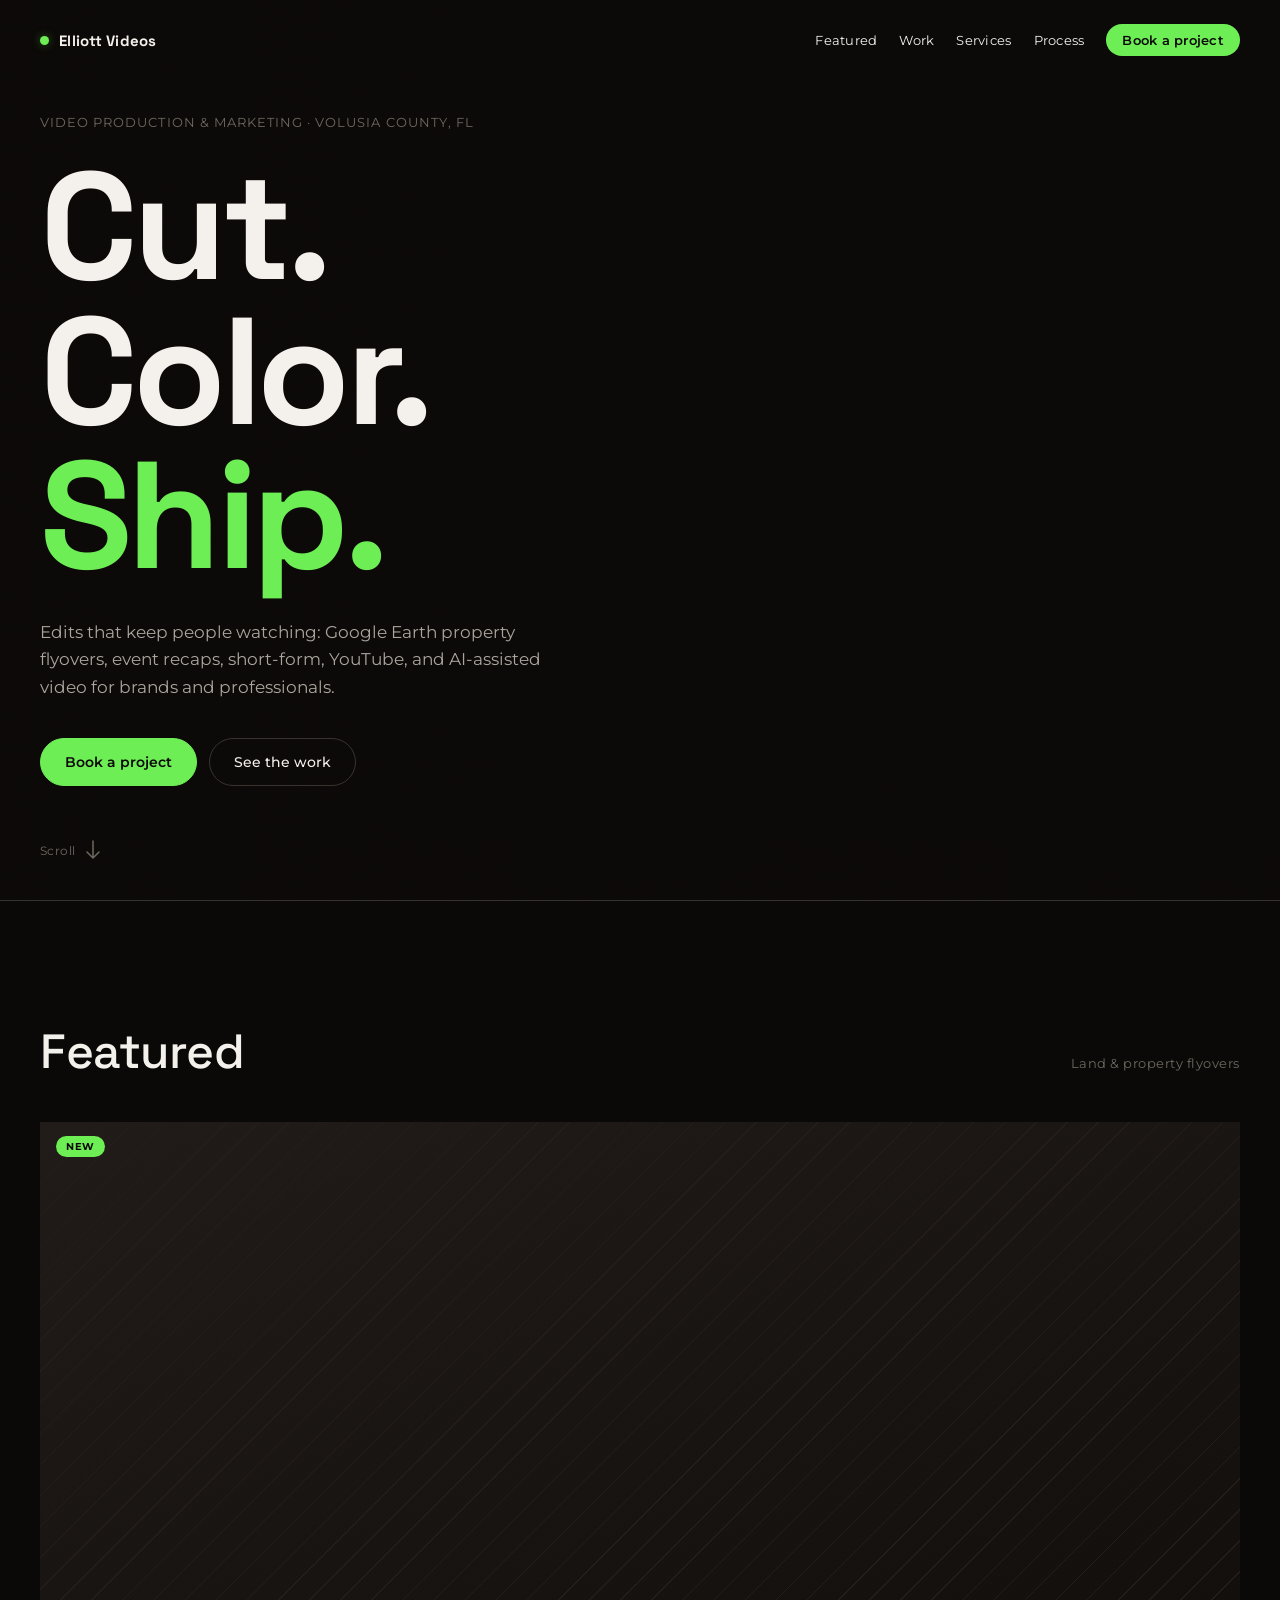
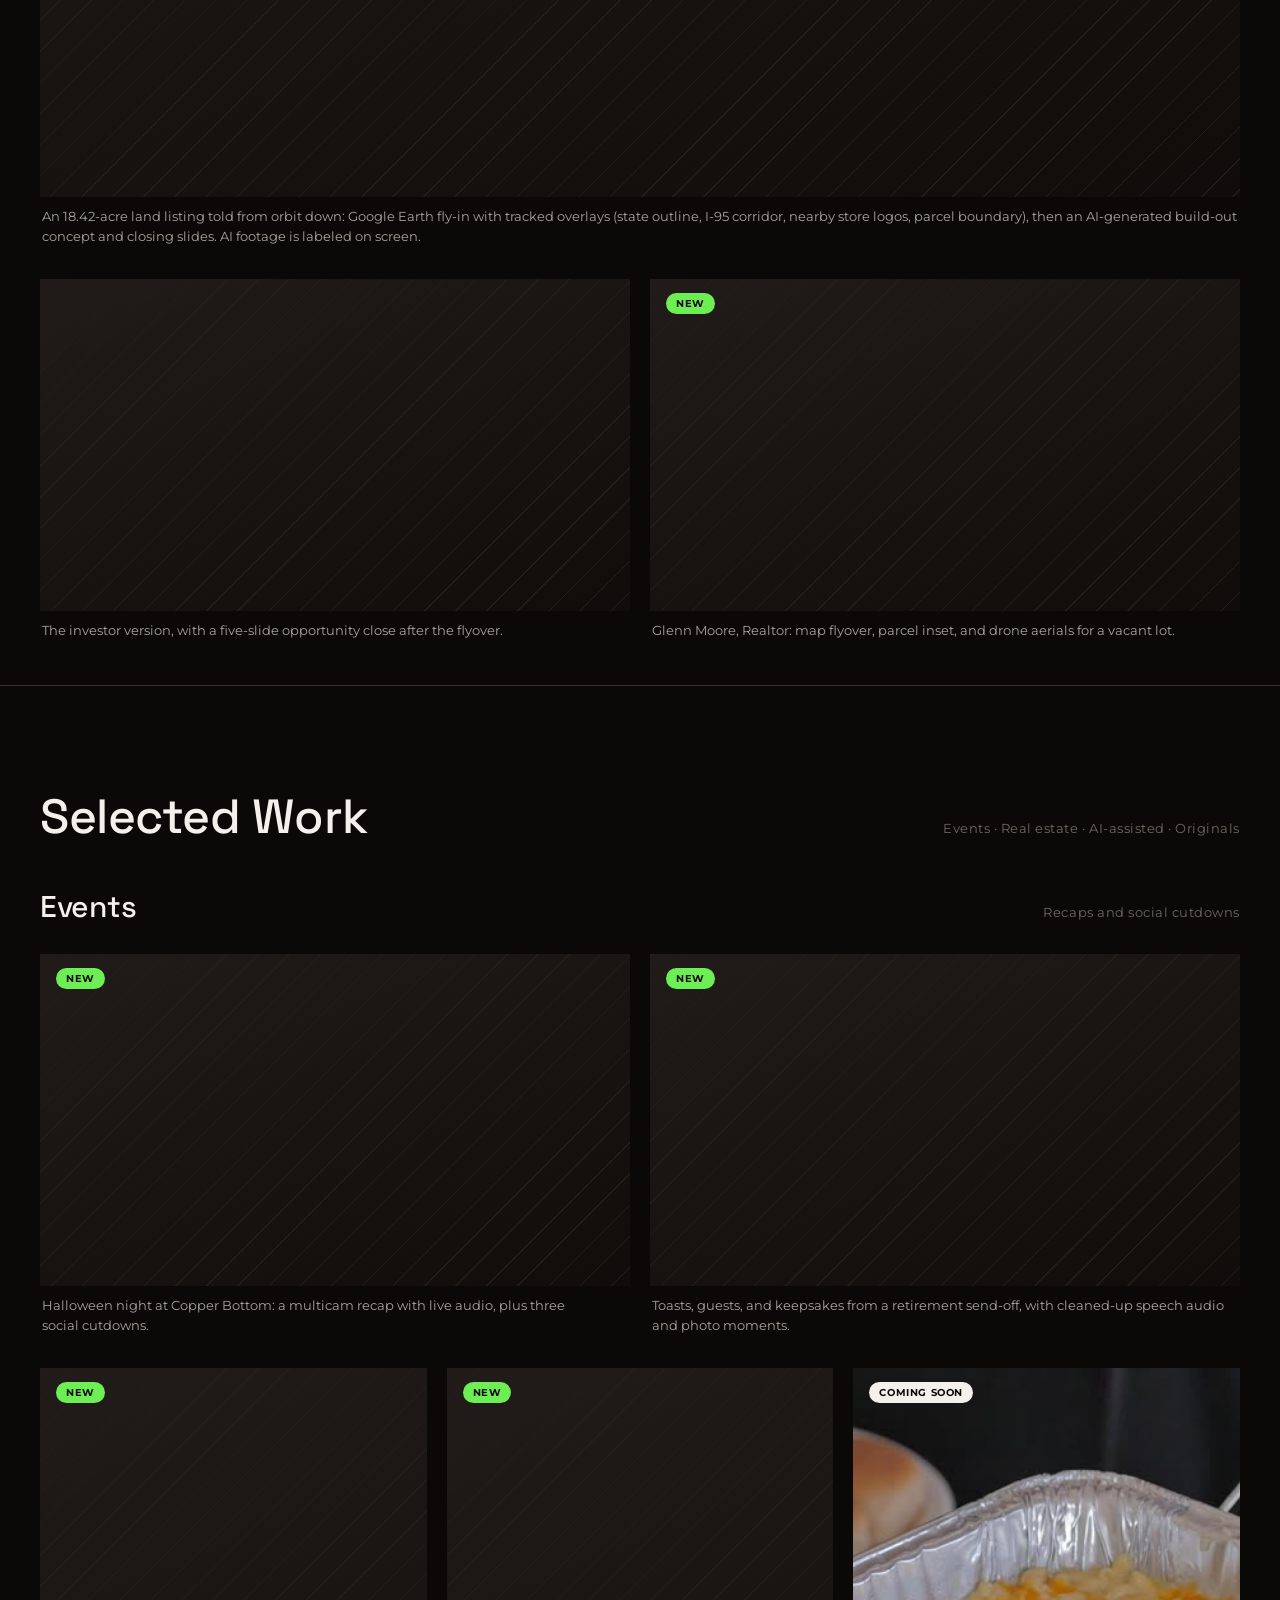
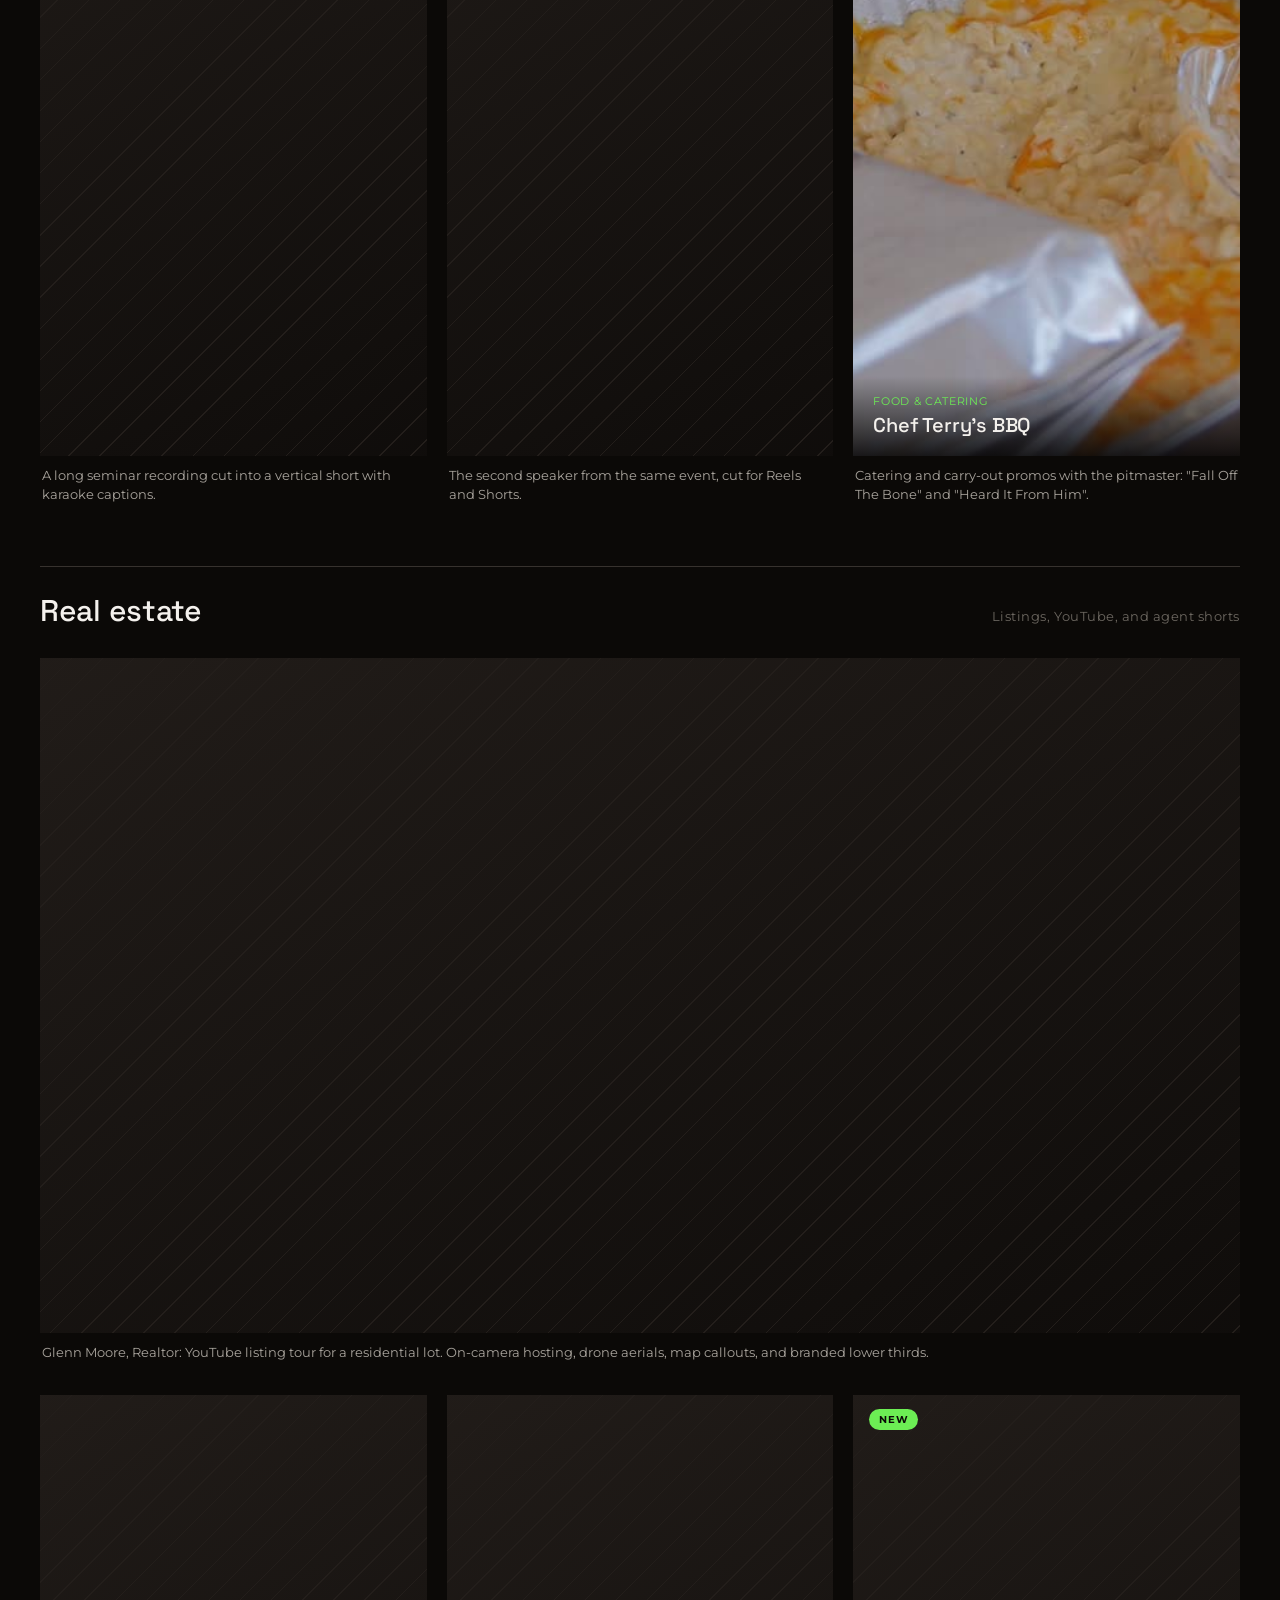
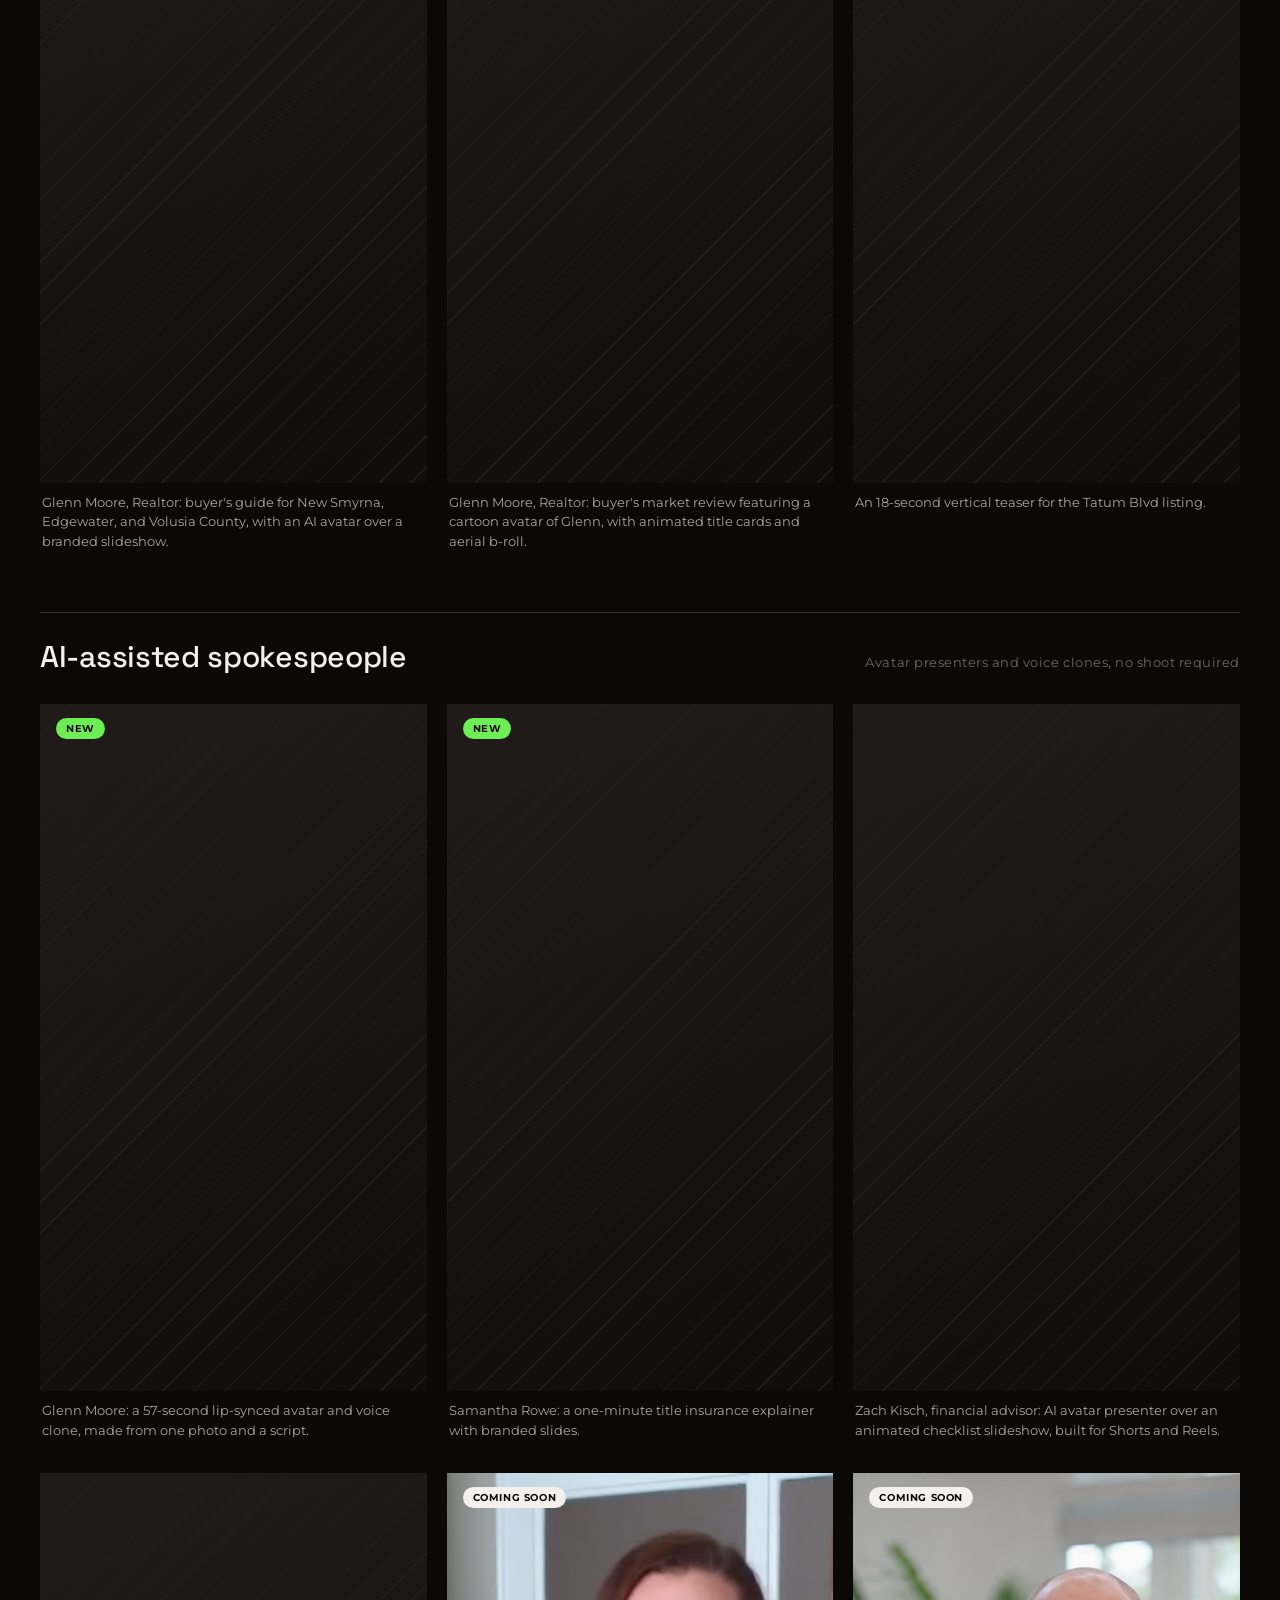
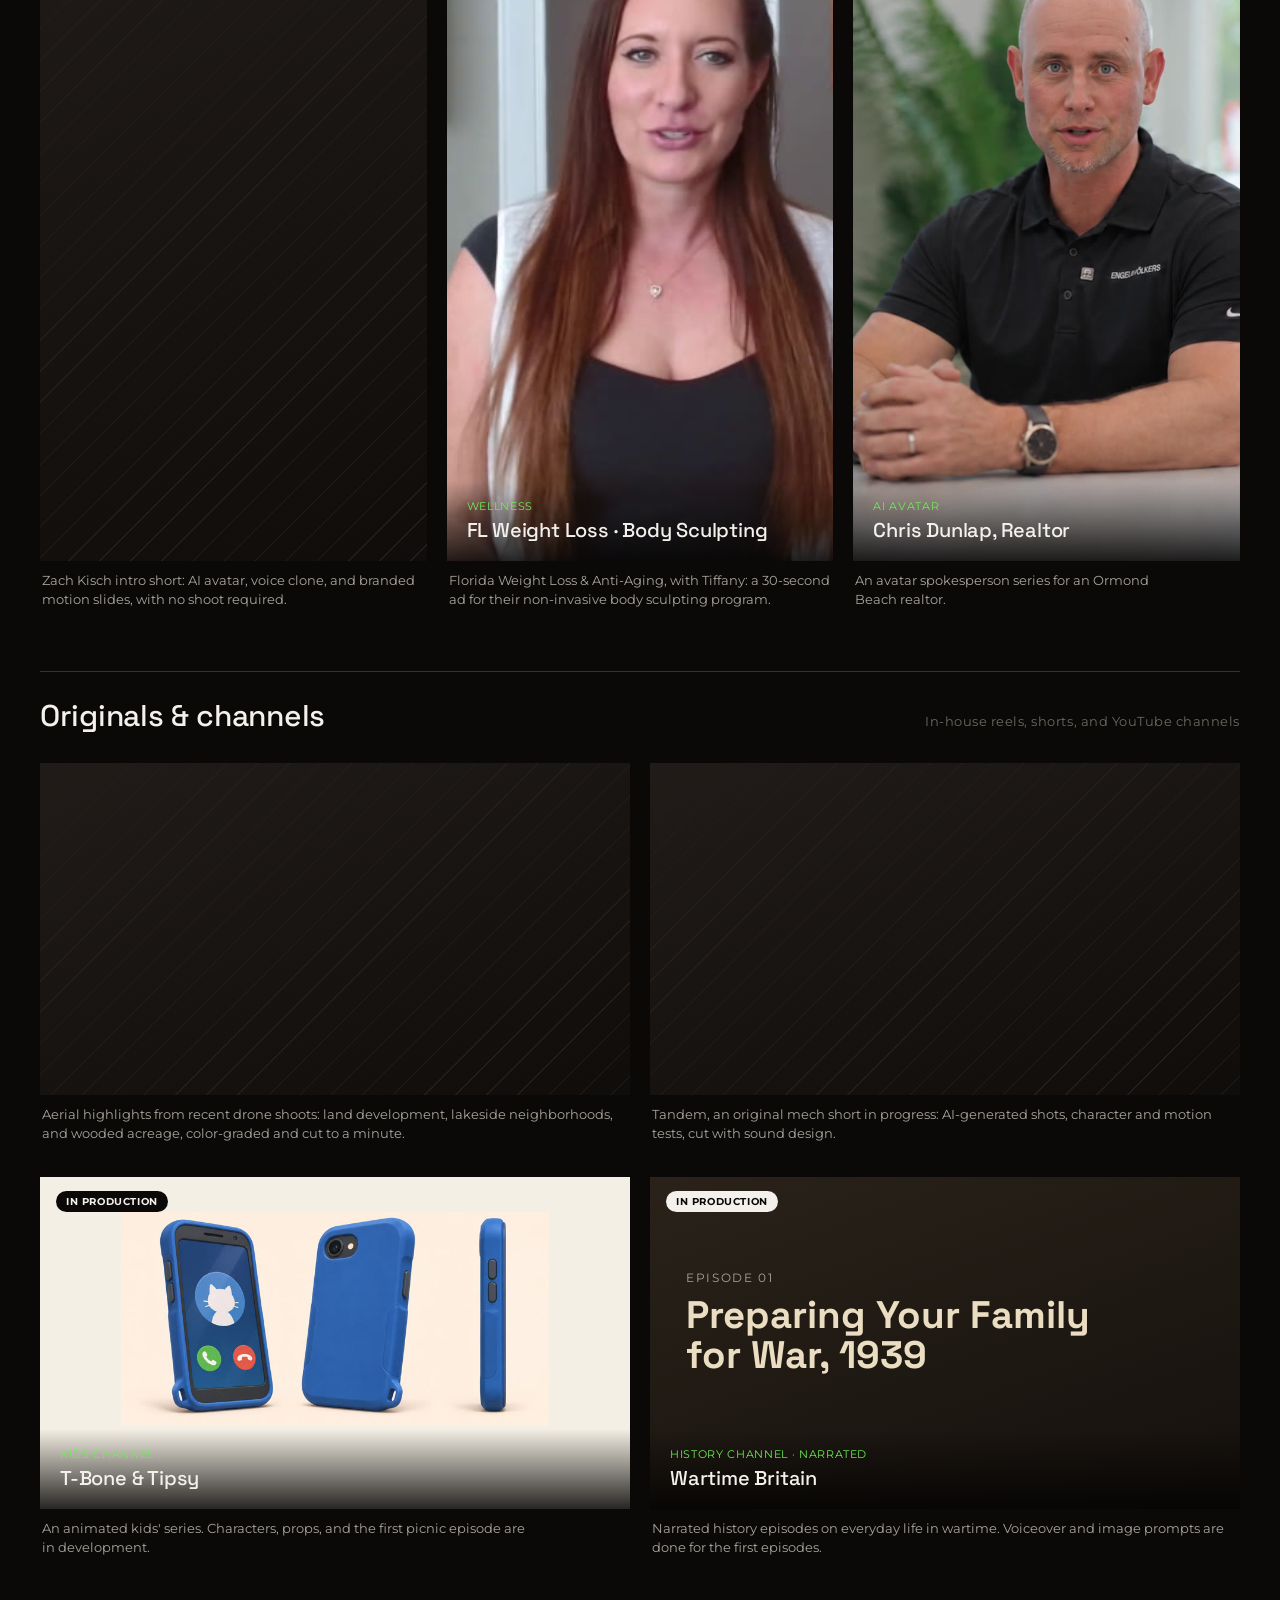
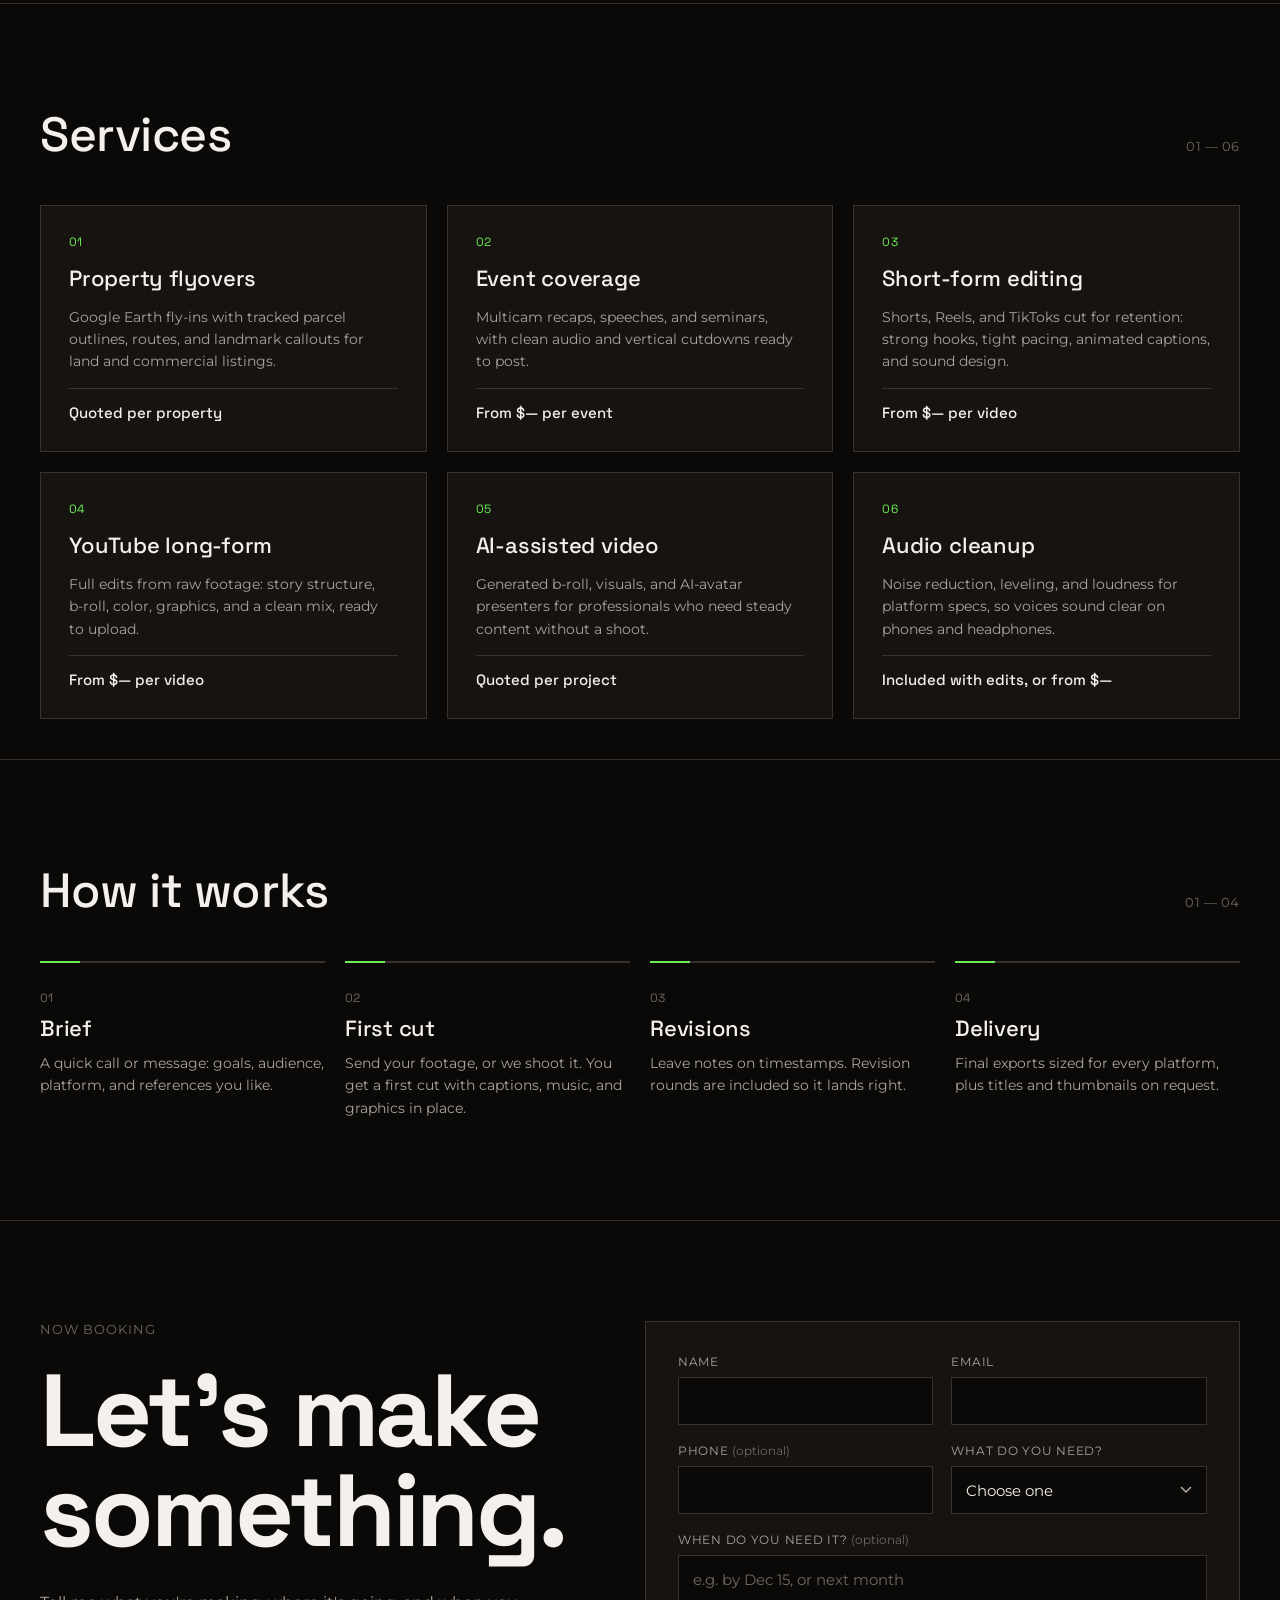
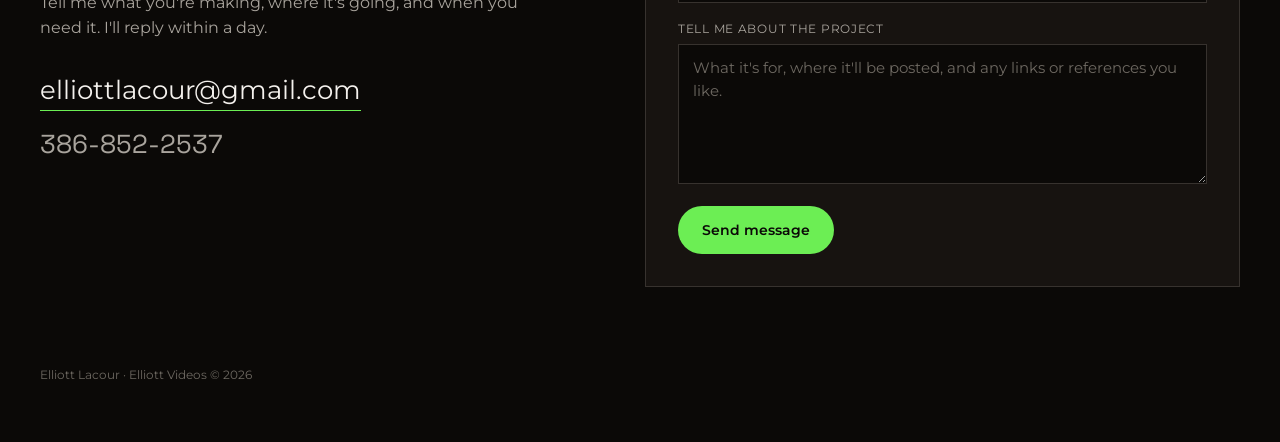
==== commit bde50ebd: "Add contact form to the footer Name, email, phone, project type, timeline and message, sent through " ====
--- a/index.html
+++ b/index.html
@@ -14,7 +14,7 @@
 <link rel="preconnect" href="https://fonts.googleapis.com">
 <link rel="preconnect" href="https://fonts.gstatic.com" crossorigin>
 <link href="https://fonts.googleapis.com/css2?family=Montserrat:wght@400;500;600;700&family=Space+Grotesk:wght@400;500;700&display=swap" rel="stylesheet">
-<link rel="stylesheet" href="css/styles.css?v=5">
+<link rel="stylesheet" href="css/styles.css?v=6">
 <link rel="icon" href="data:image/svg+xml,%3Csvg xmlns='http://www.w3.org/2000/svg' viewBox='0 0 16 16'%3E%3Ccircle cx='8' cy='8' r='6' fill='%236cee54'/%3E%3C/svg%3E">
 </head>
 <body>
@@ -524,16 +524,76 @@
 </main>
 
 <footer id="contact" class="contact">
-  <p class="hero__eyebrow">Now booking</p>
-  <h2 class="contact__title">Let's make<br>something.</h2>
-  <p class="contact__sub" data-caption-key="contact-sub">Tell me what you're making, where it's going, and when you need it. I'll reply within a day.</p>
-  <a class="contact__email" href="mailto:elliottlacour@gmail.com">elliottlacour@gmail.com</a>
-  <a class="contact__phone" href="tel:+13868522537">386-852-2537</a>
+  <div class="contact__grid">
+    <div class="contact__intro">
+      <p class="hero__eyebrow">Now booking</p>
+      <h2 class="contact__title">Let's make<br>something.</h2>
+      <p class="contact__sub" data-caption-key="contact-sub">Tell me what you're making, where it's going, and when you need it. I'll reply within a day.</p>
+      <a class="contact__email" href="mailto:elliottlacour@gmail.com">elliottlacour@gmail.com</a>
+      <a class="contact__phone" href="tel:+13868522537">386-852-2537</a>
+    </div>
+
+    <!-- Contact form: sends to the email below through FormSubmit (formsubmit.co).
+         The first submission triggers a one-time activation email to that address. -->
+    <form class="contact-form" id="contactForm" action="https://formsubmit.co/elliottlacour@gmail.com" method="POST">
+      <input type="hidden" name="_subject" value="New project inquiry from elliottvideos.com">
+      <input type="hidden" name="_template" value="table">
+      <input type="hidden" name="_next" value="https://www.elliottvideos.com/#contact">
+      <input type="text" name="_honey" class="contact-form__trap" tabindex="-1" autocomplete="off" aria-hidden="true">
+
+      <div class="contact-form__row">
+        <label class="field">
+          <span class="field__label">Name</span>
+          <input class="field__input" type="text" name="name" autocomplete="name" required>
+        </label>
+        <label class="field">
+          <span class="field__label">Email</span>
+          <input class="field__input" type="email" name="email" autocomplete="email" required>
+        </label>
+      </div>
+
+      <div class="contact-form__row">
+        <label class="field">
+          <span class="field__label">Phone <em>(optional)</em></span>
+          <input class="field__input" type="tel" name="phone" autocomplete="tel">
+        </label>
+        <label class="field">
+          <span class="field__label">What do you need?</span>
+          <select class="field__input" name="project_type" required>
+            <option value="" disabled selected>Choose one</option>
+            <option>Property flyover</option>
+            <option>Event coverage</option>
+            <option>Short-form / social</option>
+            <option>YouTube long-form</option>
+            <option>AI avatar / AI-assisted video</option>
+            <option>Audio cleanup</option>
+            <option>Something else</option>
+          </select>
+        </label>
+      </div>
+
+      <label class="field">
+        <span class="field__label">When do you need it? <em>(optional)</em></span>
+        <input class="field__input" type="text" name="timeline" placeholder="e.g. by Dec 15, or next month">
+      </label>
+
+      <label class="field">
+        <span class="field__label">Tell me about the project</span>
+        <textarea class="field__input field__input--area" name="message" rows="5" required placeholder="What it's for, where it'll be posted, and any links or references you like."></textarea>
+      </label>
+
+      <div class="contact-form__actions">
+        <button class="btn btn--solid contact-form__submit" type="submit">Send message</button>
+        <p class="contact-form__status" role="status" aria-live="polite"></p>
+      </div>
+    </form>
+  </div>
+
   <div class="contact__foot">
     <span>Elliott Lacour · Elliott Videos © 2026</span>
   </div>
 </footer>
 
-<script src="js/script.js"></script>
+<script src="js/script.js?v=2"></script>
 </body>
 </html>
--- a/css/styles.css
+++ b/css/styles.css
@@ -629,3 +629,73 @@
 .services__grid{ grid-template-columns: repeat(3, 1fr); }
 @media (max-width: 1100px){ .services__grid{ grid-template-columns: repeat(2, 1fr); } }
 @media (max-width: 560px){ .services__grid{ grid-template-columns: 1fr; } .card__frame--text{ padding: 24px 20px 64px; } }
+
+/* ---------- Contact form ---------- */
+.contact{ align-items: stretch; }
+.contact__grid{
+  display: grid;
+  grid-template-columns: minmax(0, 1fr) minmax(0, 1.1fr);
+  gap: 64px;
+  align-items: start;
+  width: 100%;
+}
+.contact__intro{ display: flex; flex-direction: column; align-items: flex-start; }
+
+.contact-form{
+  display: flex;
+  flex-direction: column;
+  gap: 18px;
+  padding: 32px;
+  background: var(--bg-elev);
+  border: 1px solid var(--border);
+}
+.contact-form__row{ display: grid; grid-template-columns: 1fr 1fr; gap: 18px; }
+.contact-form__trap{ position: absolute; left: -9999px; width: 1px; height: 1px; opacity: 0; }
+
+.field{ display: flex; flex-direction: column; gap: 8px; }
+.field__label{
+  font-size: 12px;
+  letter-spacing: 0.06em;
+  text-transform: uppercase;
+  color: var(--fg-dim);
+}
+.field__label em{ font-style: normal; text-transform: none; letter-spacing: 0; color: var(--fg-faint); }
+.field__input{
+  width: 100%;
+  min-height: 48px;
+  padding: 12px 14px;
+  background: var(--bg);
+  border: 1px solid var(--border);
+  border-radius: 0;
+  color: var(--fg);
+  font-family: var(--font-body);
+  font-size: 15px;
+  transition: border-color 0.2s ease;
+}
+.field__input::placeholder{ color: var(--fg-faint); }
+.field__input:hover{ border-color: oklch(42% 0.01 60); }
+.field__input:focus{ outline: none; border-color: var(--accent); box-shadow: 0 0 0 3px var(--accent-dim); }
+select.field__input{
+  appearance: none;
+  background-image: url("data:image/svg+xml,%3Csvg xmlns='http://www.w3.org/2000/svg' width='12' height='8' viewBox='0 0 12 8'%3E%3Cpath d='M1 1l5 5 5-5' stroke='%23b3ada3' stroke-width='1.5' fill='none'/%3E%3C/svg%3E");
+  background-repeat: no-repeat;
+  background-position: right 14px center;
+  padding-right: 40px;
+}
+select.field__input option{ background: var(--bg-elev); color: var(--fg); }
+.field__input--area{ min-height: 140px; resize: vertical; line-height: 1.5; }
+
+.contact-form__actions{ display: flex; align-items: center; flex-wrap: wrap; gap: 16px; margin-top: 4px; }
+.contact-form__submit{ border: 0; cursor: pointer; min-height: 48px; }
+.contact-form__submit[disabled]{ opacity: 0.6; cursor: progress; }
+.contact-form__status{ margin: 0; font-size: 14px; color: var(--fg-dim); }
+.contact-form__status.is-ok{ color: var(--accent); }
+.contact-form__status.is-error{ color: oklch(75% 0.15 30); }
+
+@media (max-width: 960px){
+  .contact__grid{ grid-template-columns: 1fr; gap: 48px; }
+}
+@media (max-width: 560px){
+  .contact-form{ padding: 20px; }
+  .contact-form__row{ grid-template-columns: 1fr; }
+}
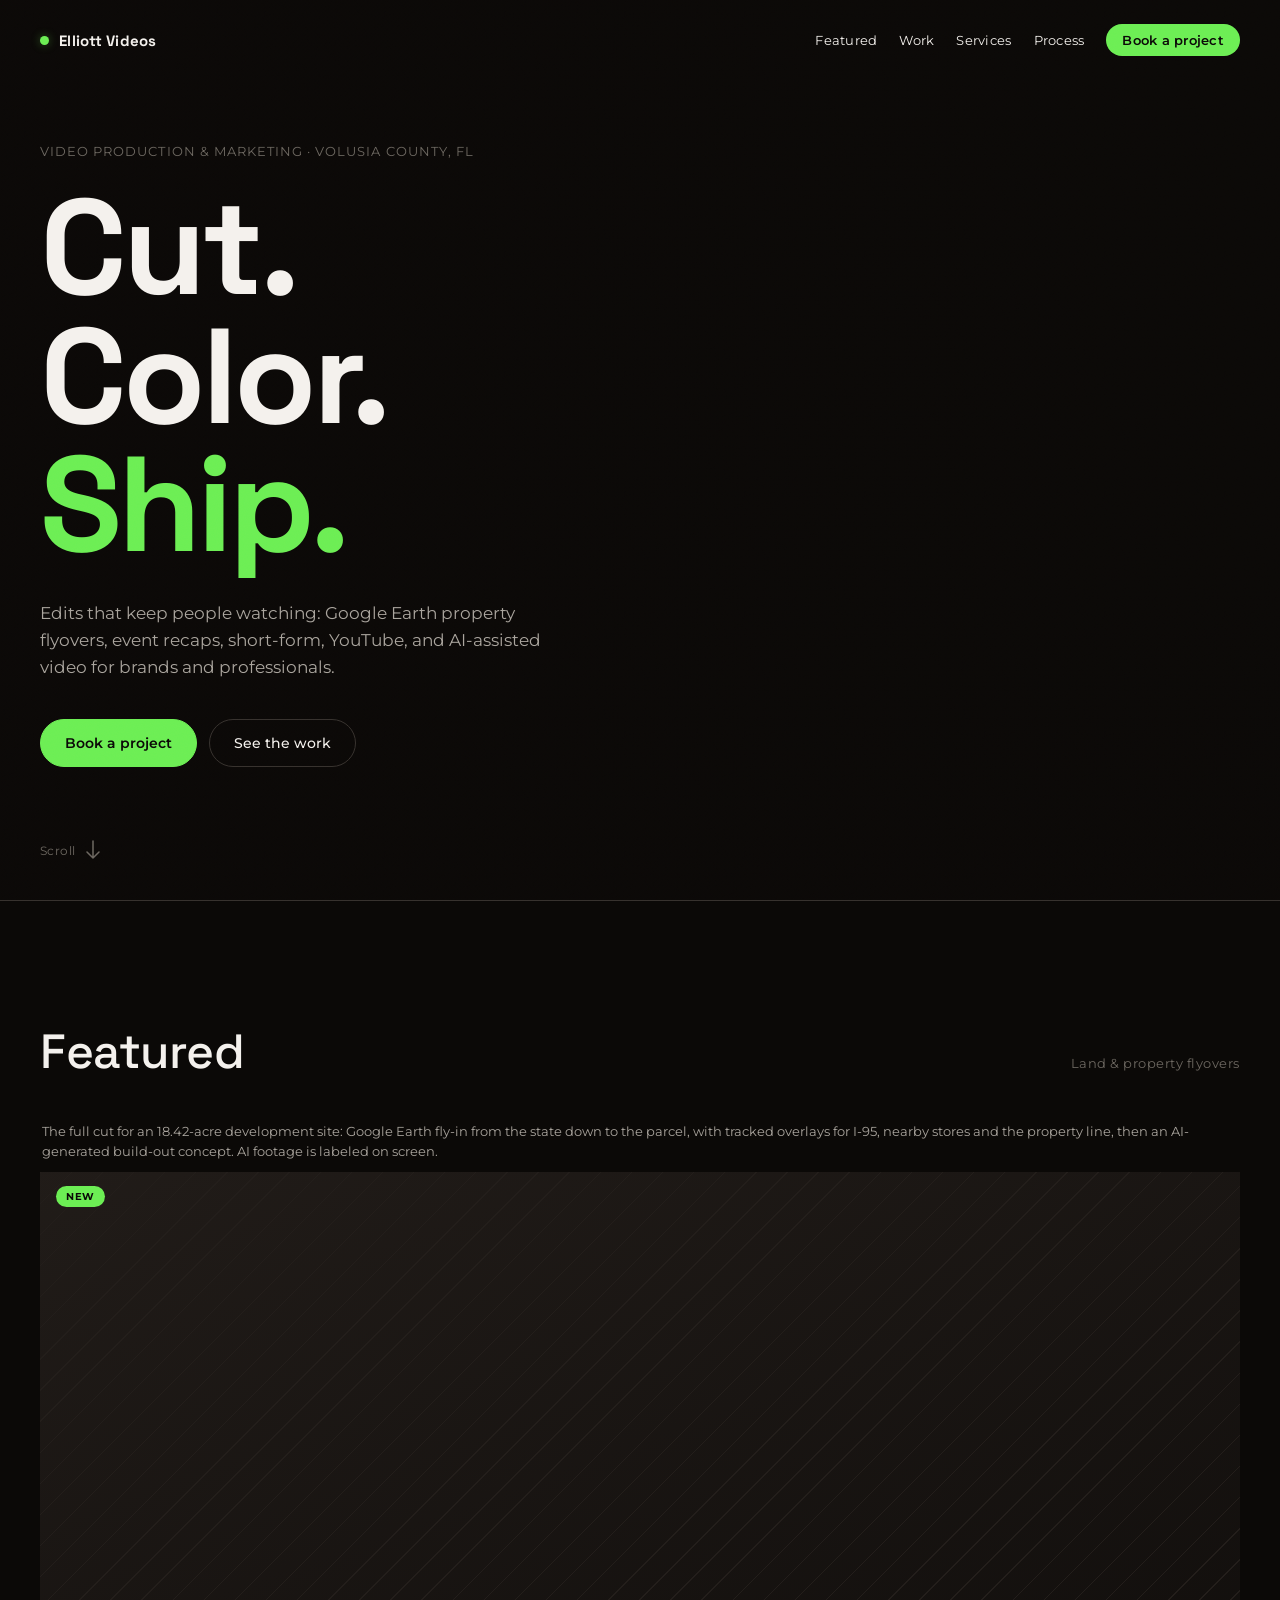
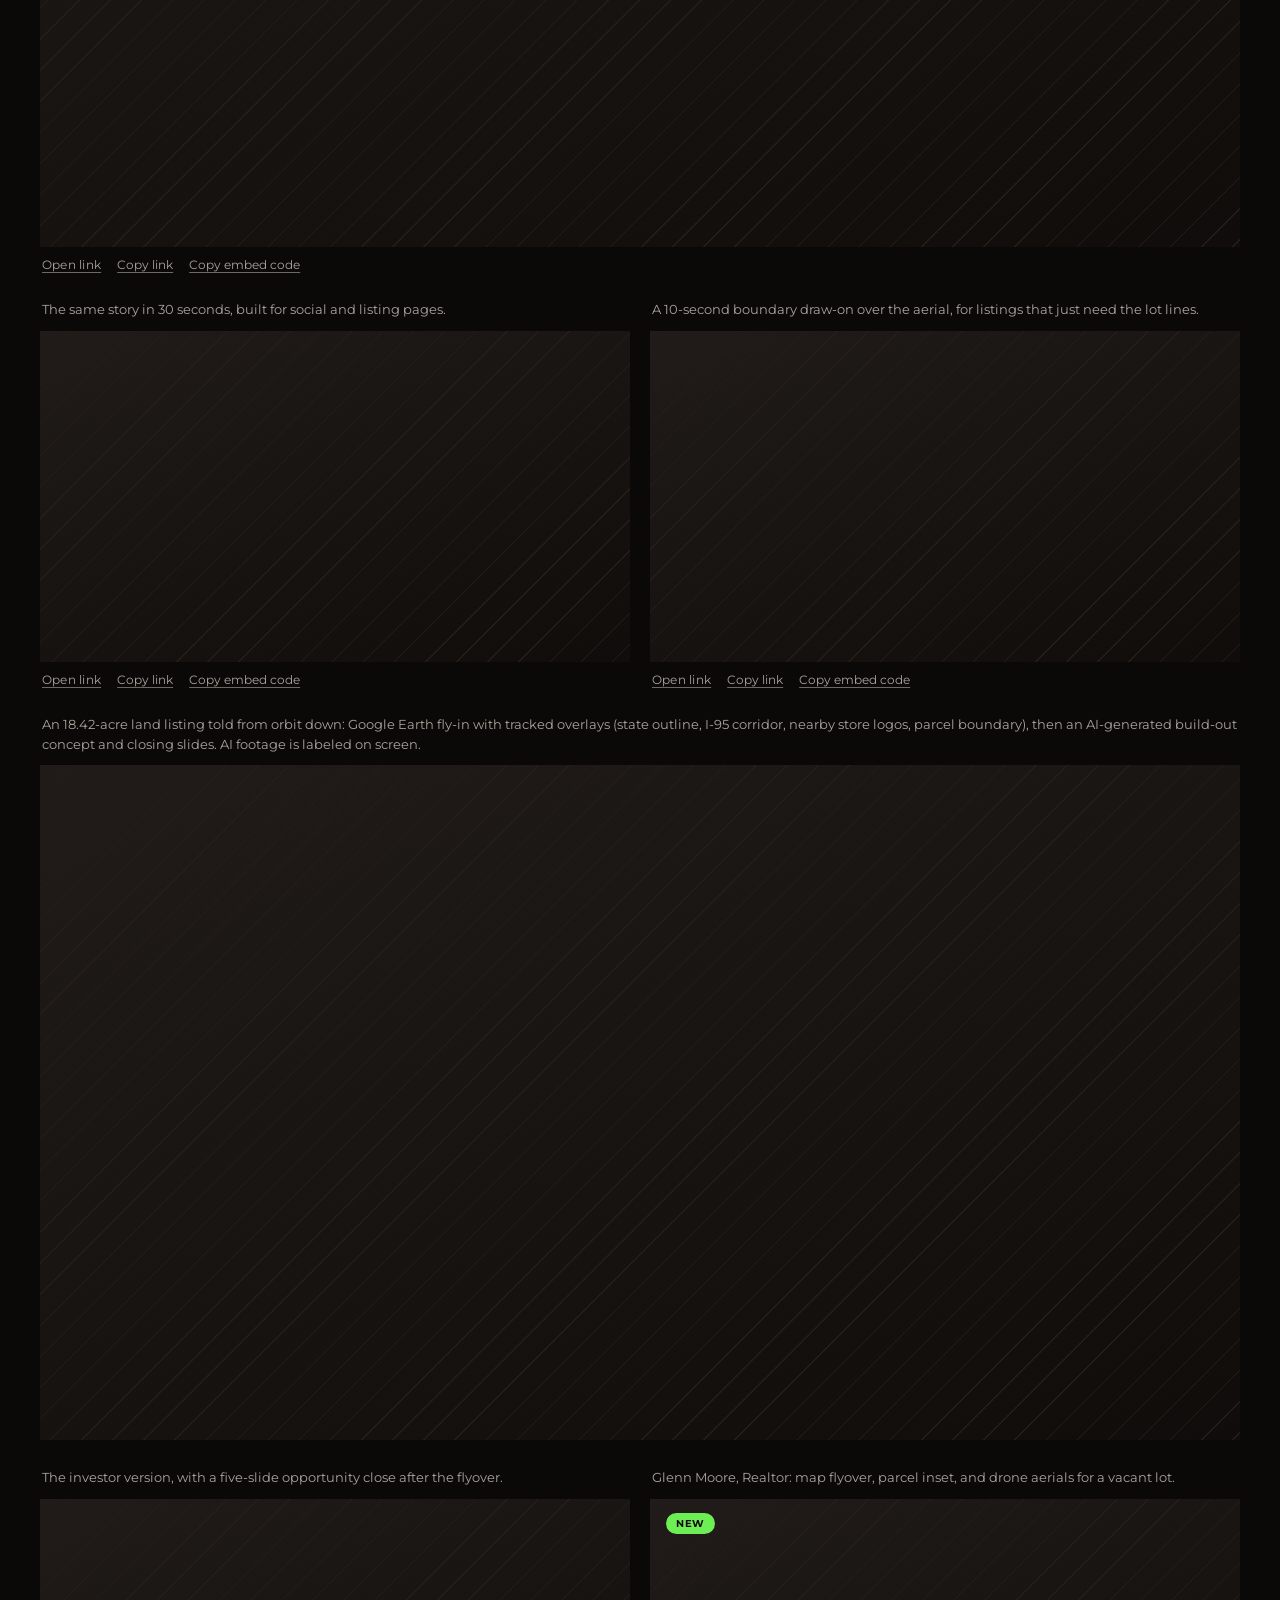
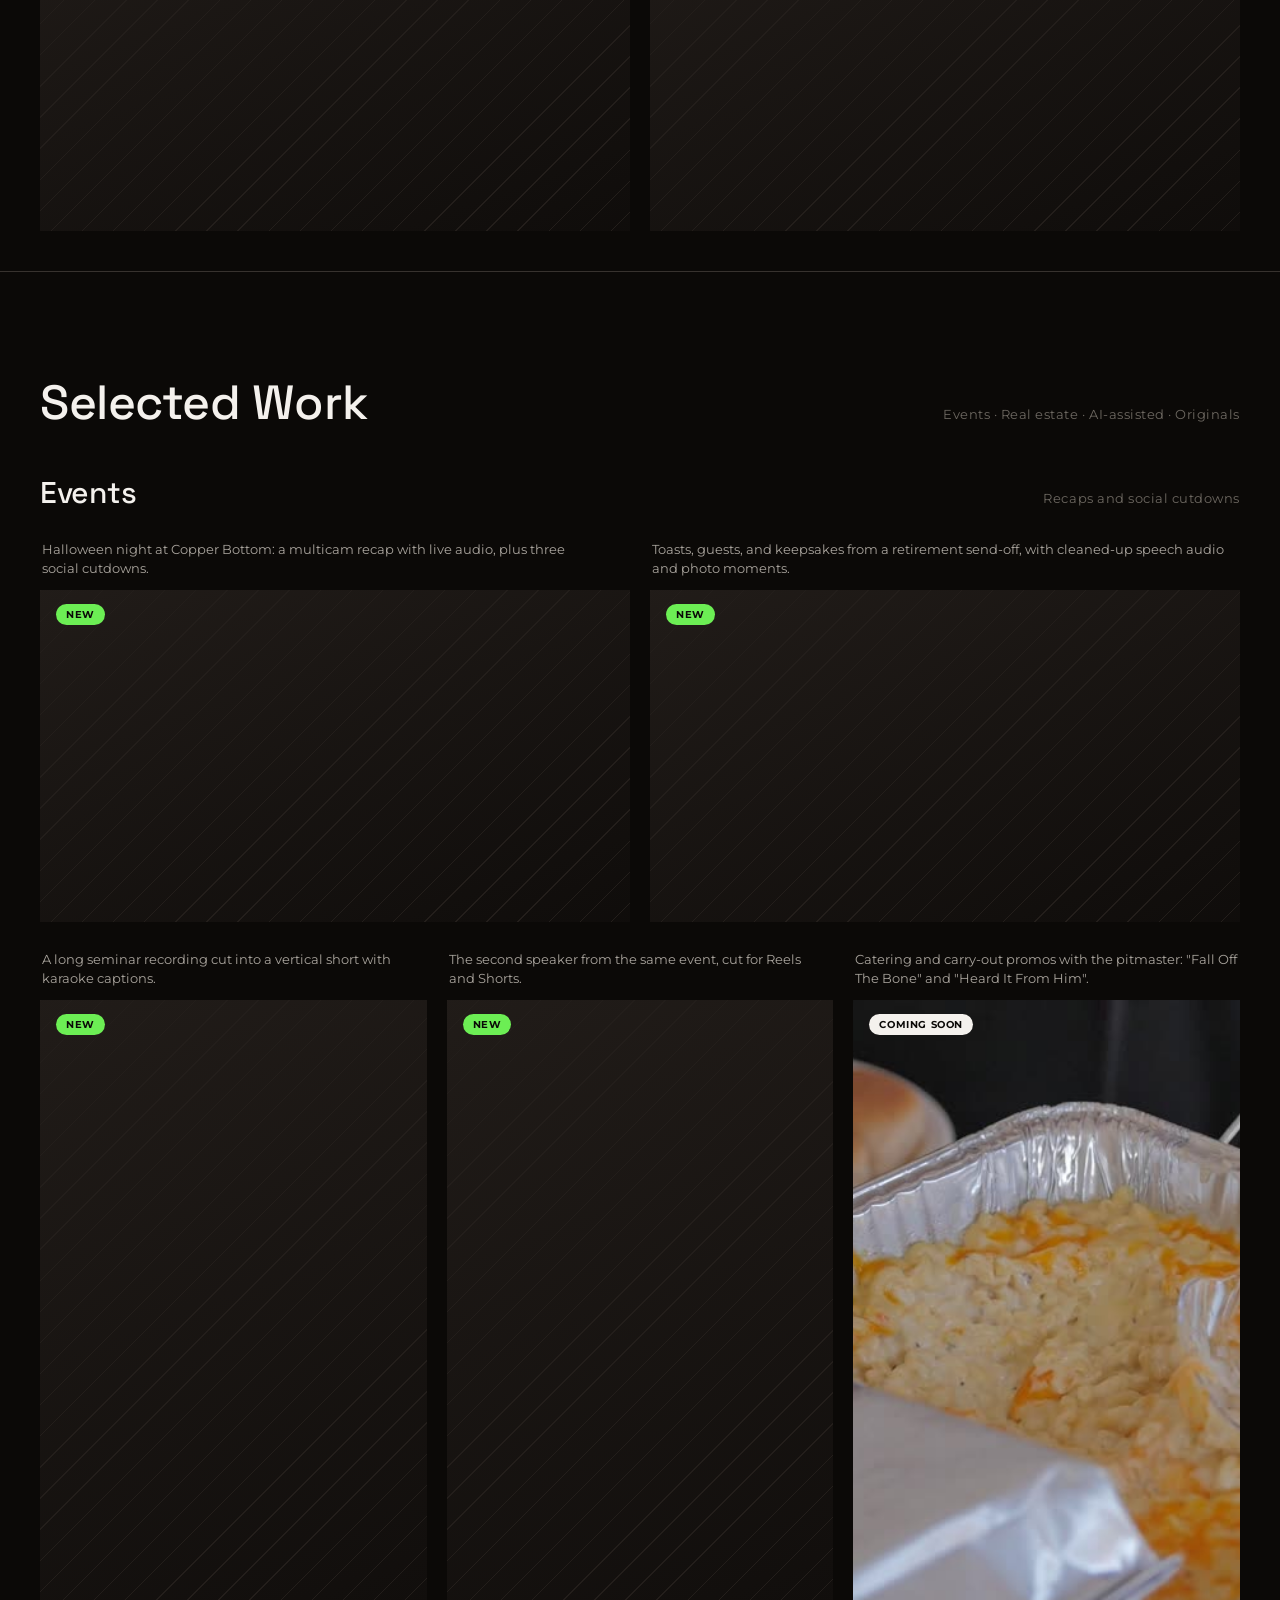
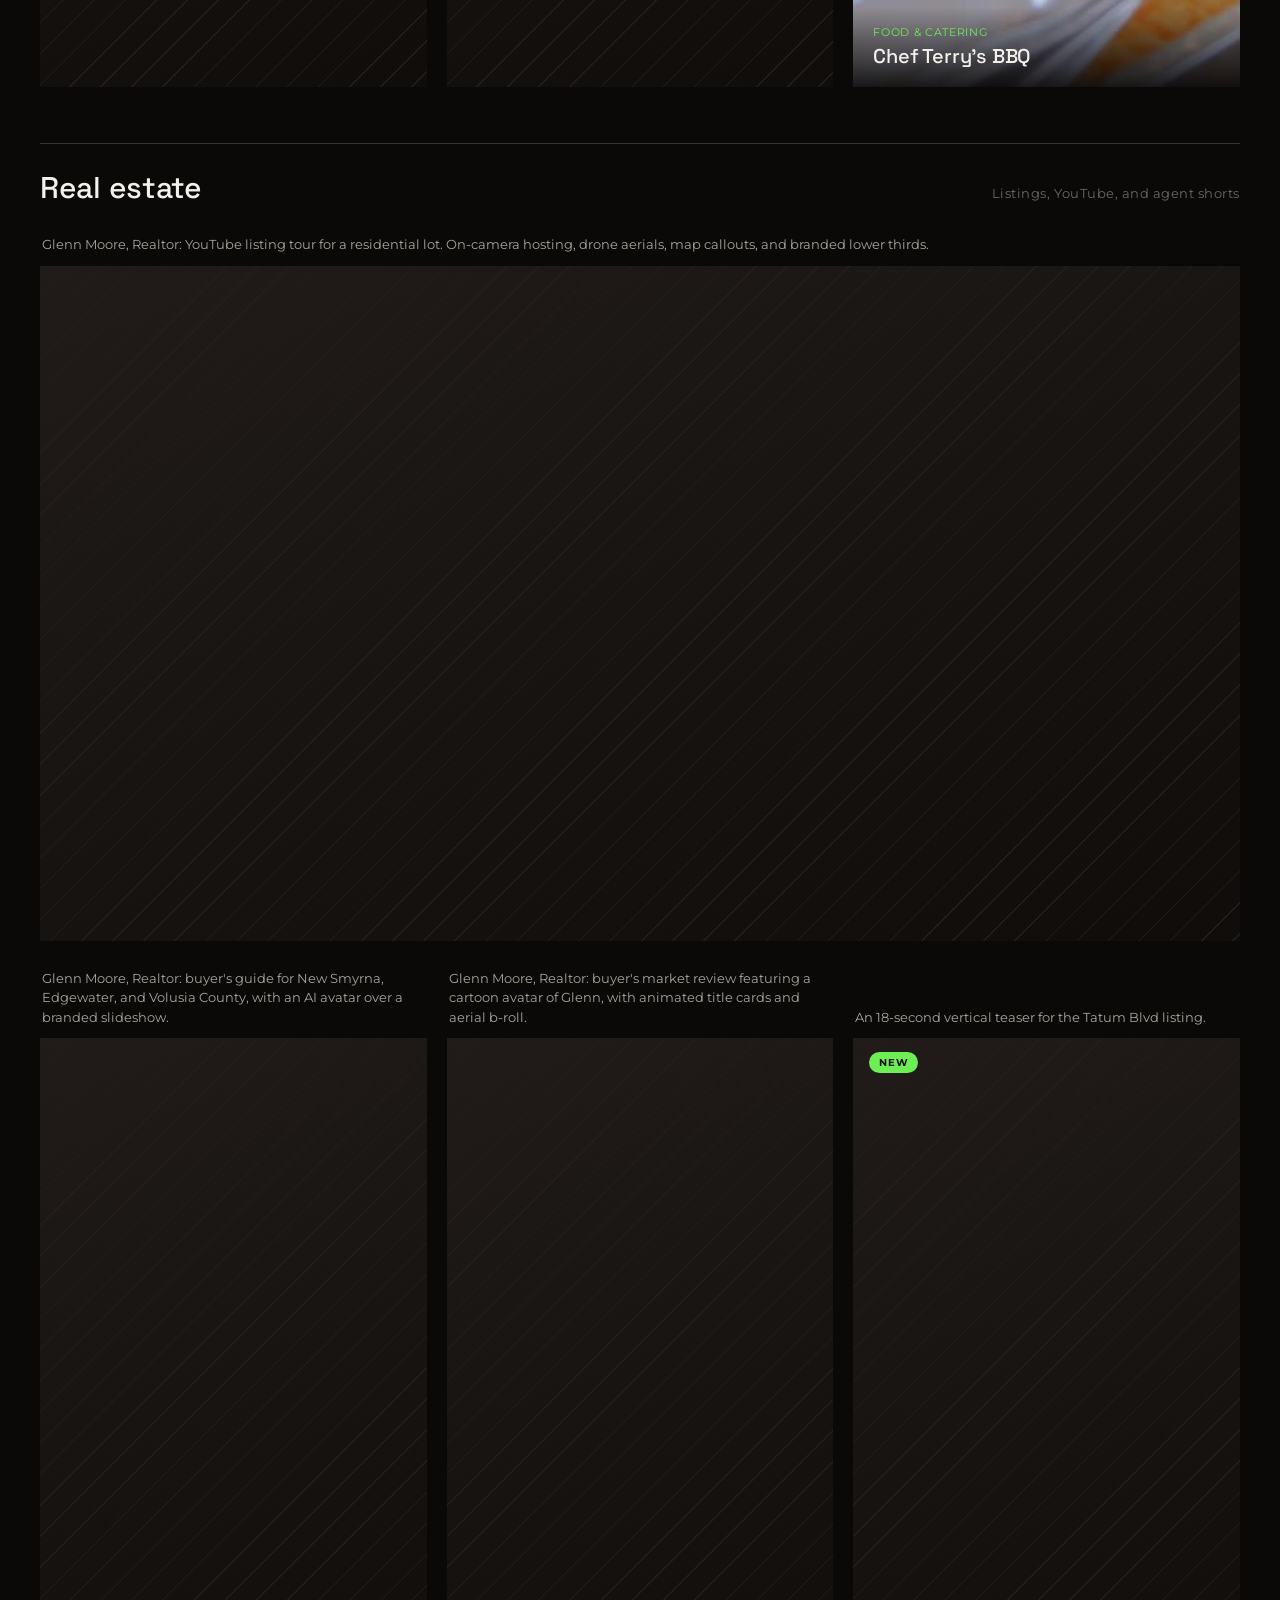
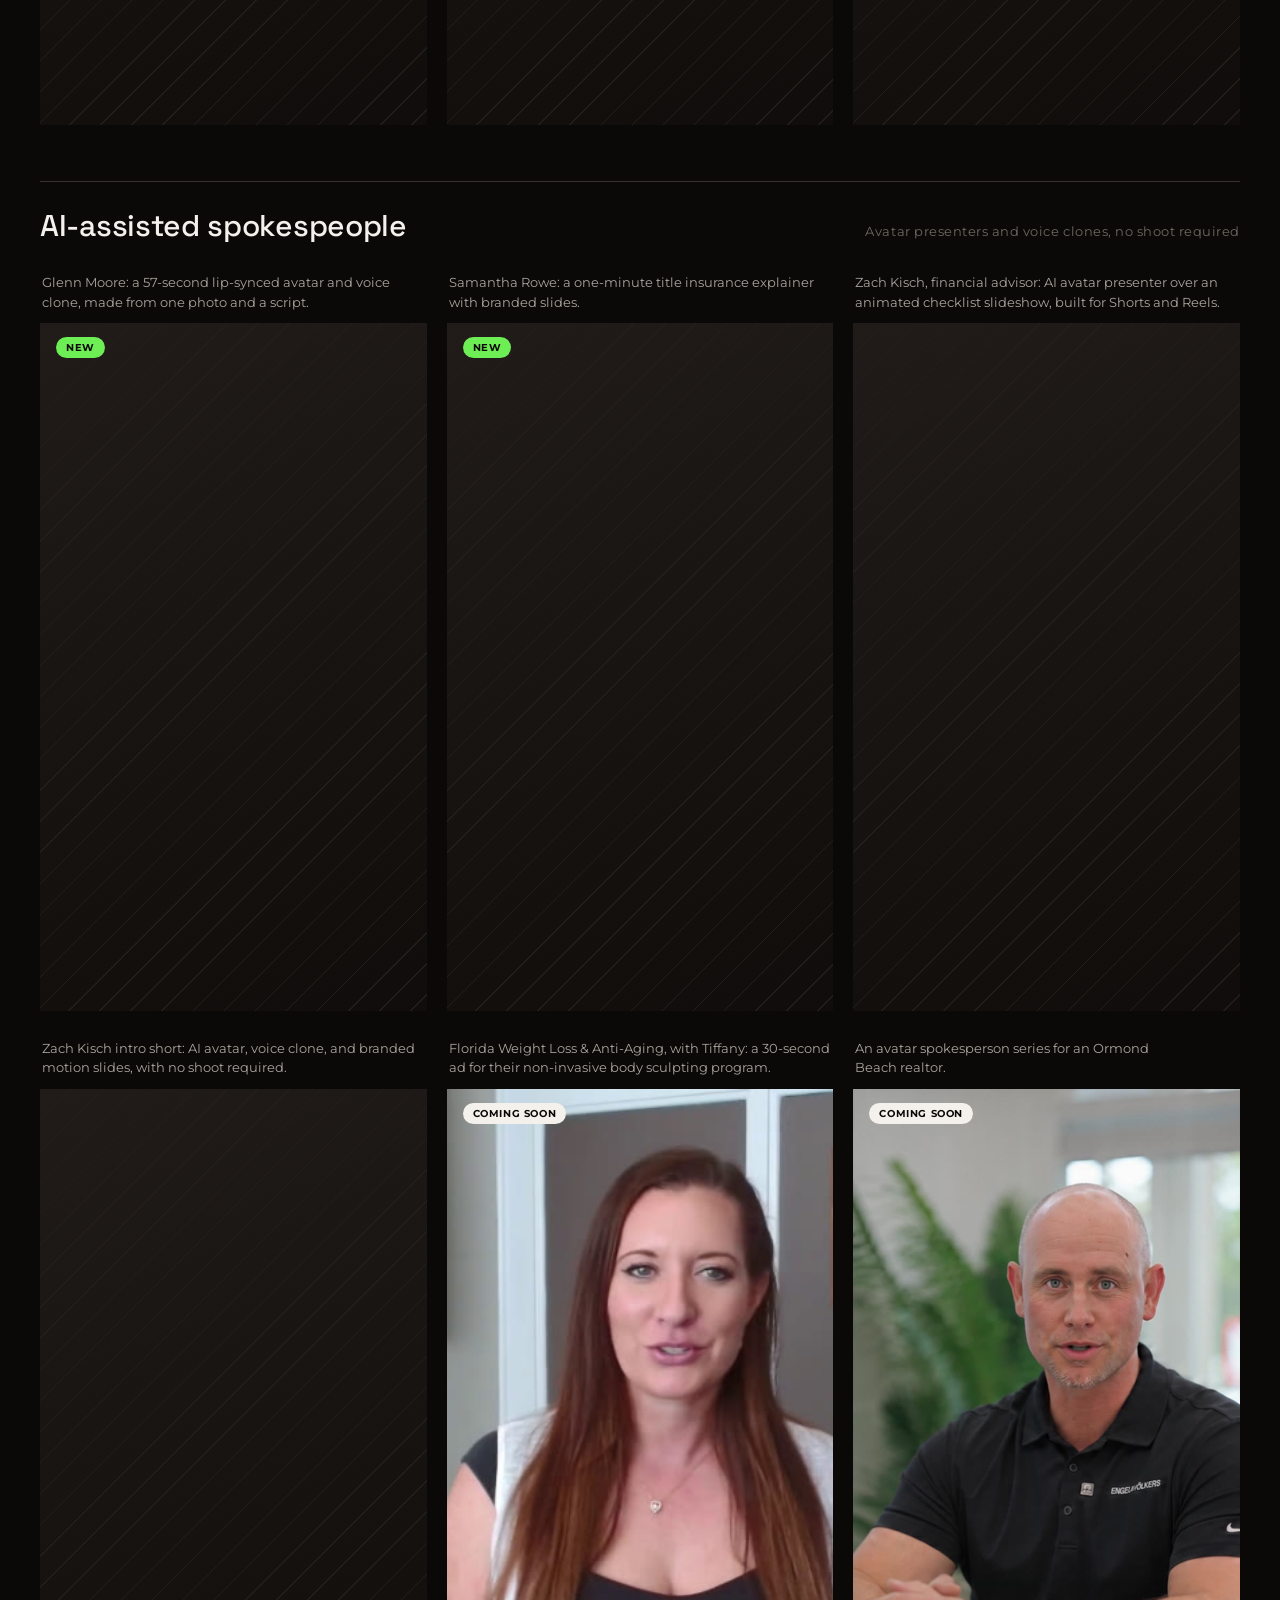
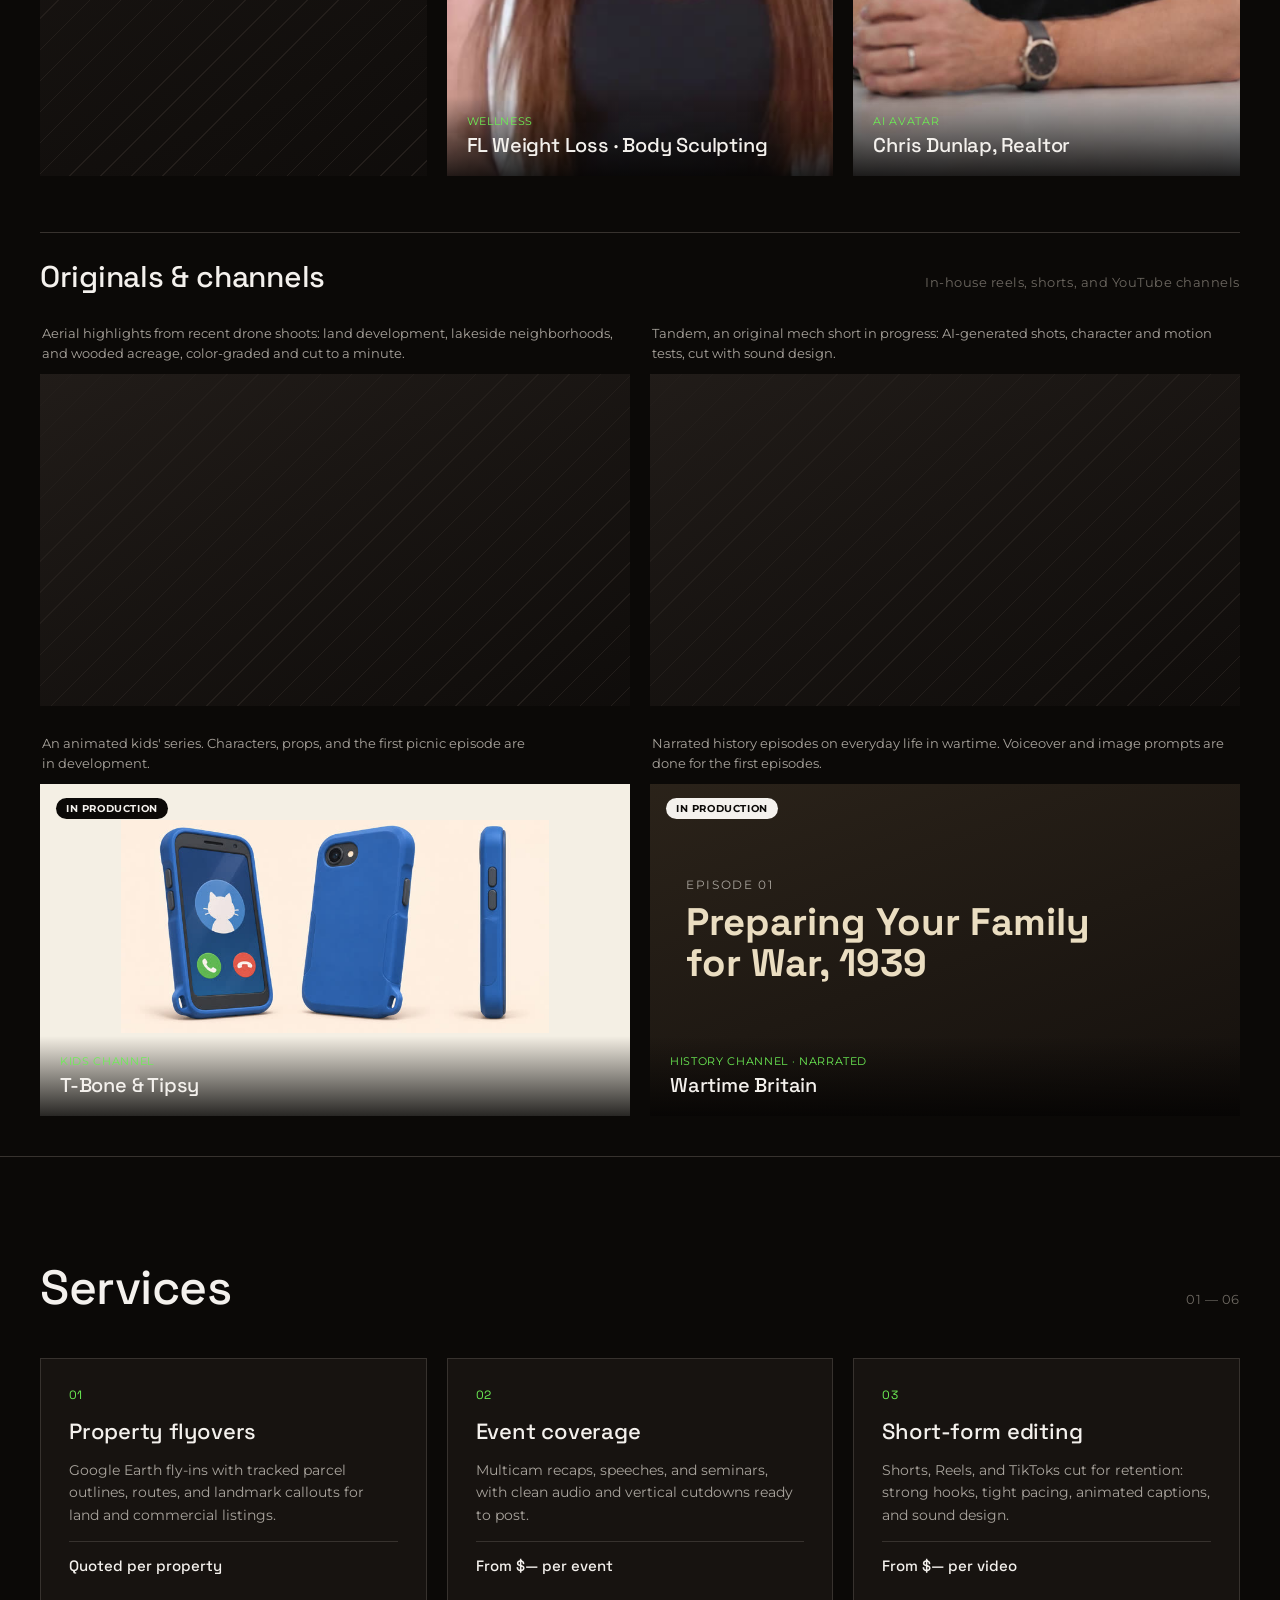
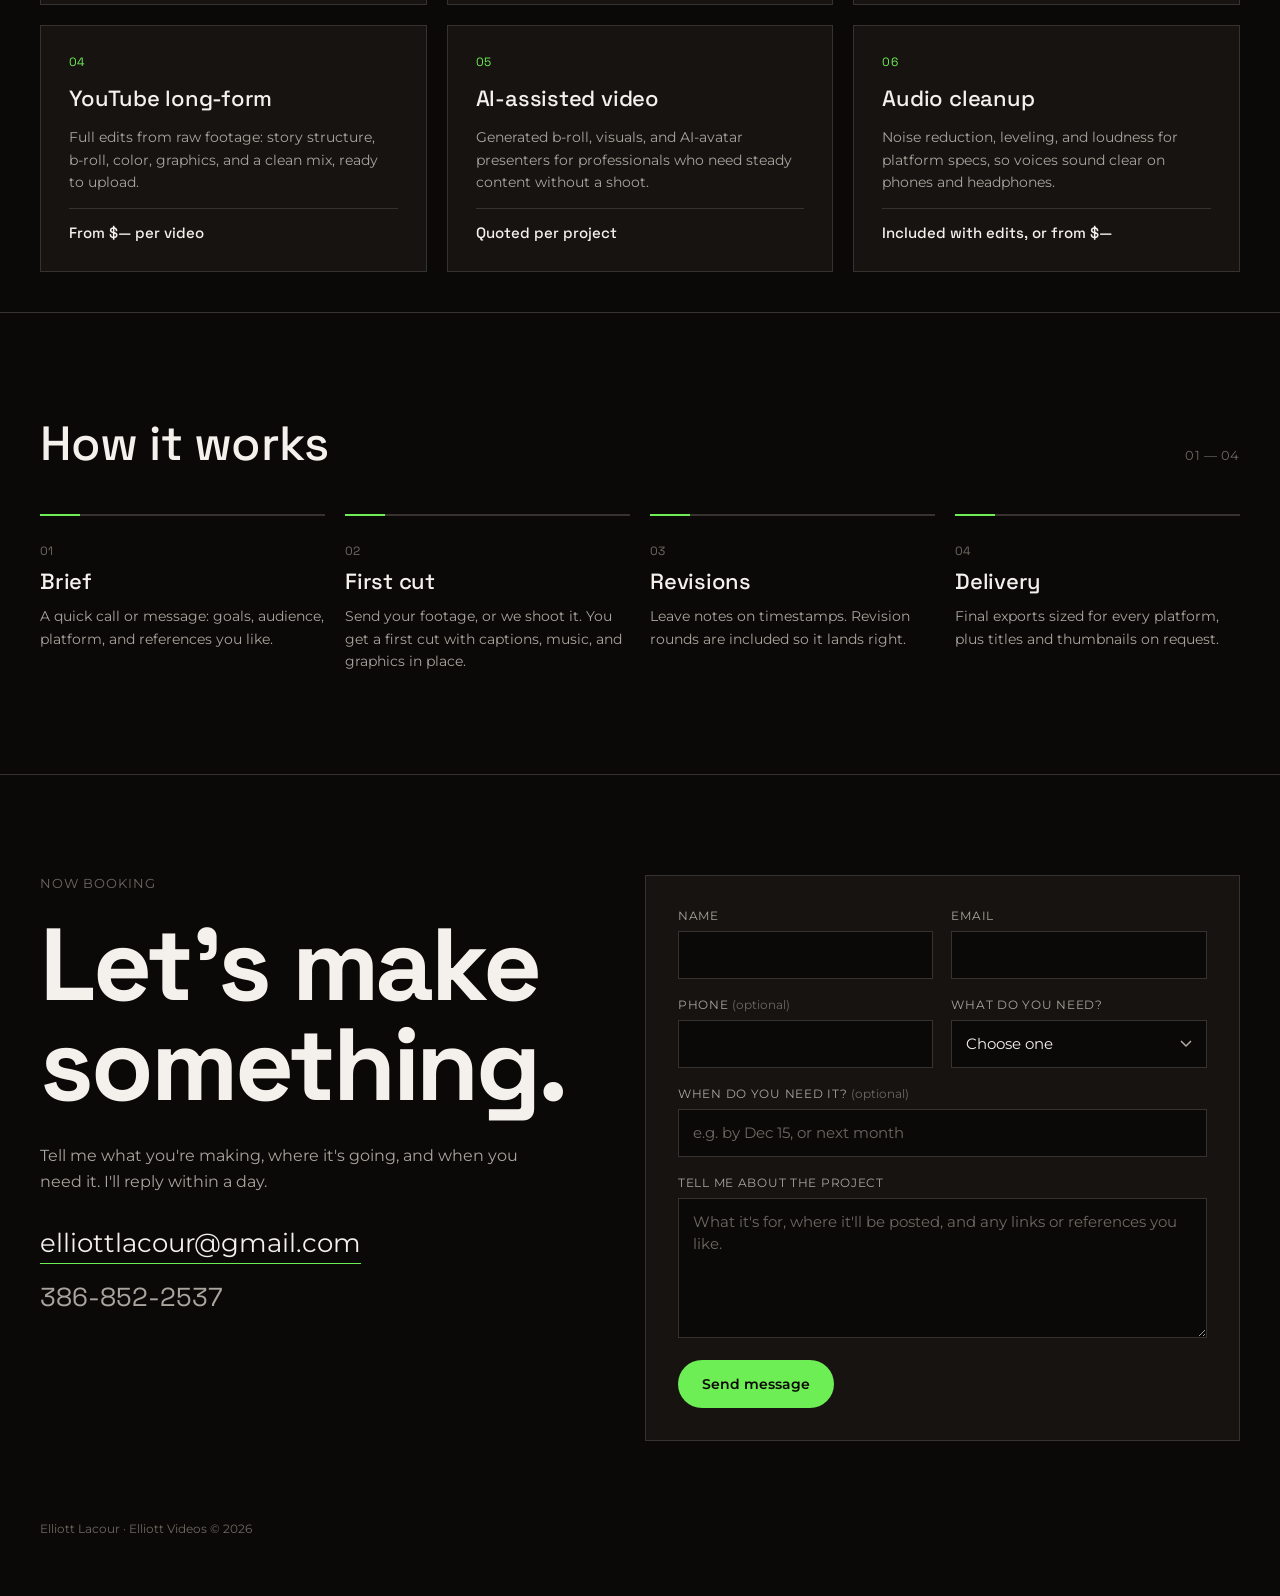
==== commit b2ba1d4f: "Add 210 Mango main, short and outline to Featured, with shareable embed pages Co-Authored-By: Claude" ====
--- a/index.html
+++ b/index.html
@@ -14,7 +14,7 @@
 <link rel="preconnect" href="https://fonts.googleapis.com">
 <link rel="preconnect" href="https://fonts.gstatic.com" crossorigin>
 <link href="https://fonts.googleapis.com/css2?family=Montserrat:wght@400;500;600;700&family=Space+Grotesk:wght@400;500;700&display=swap" rel="stylesheet">
-<link rel="stylesheet" href="css/styles.css?v=6">
+<link rel="stylesheet" href="css/styles.css?v=7">
 <link rel="icon" href="data:image/svg+xml,%3Csvg xmlns='http://www.w3.org/2000/svg' viewBox='0 0 16 16'%3E%3Ccircle cx='8' cy='8' r='6' fill='%236cee54'/%3E%3C/svg%3E">
 </head>
 <body>
@@ -71,10 +71,70 @@
 
     <div class="grid">
 
+      <article class="card card--video card--feature" data-index="mango210-main">
+        <div class="card__frame">
+          <video class="js-media card__video" src="assets/work/mango210-main.mp4?v=1" poster="assets/work/mango210-main-poster.jpg?v=1" playsinline preload="metadata"></video>
+          <span class="card__badge">New</span>
+          <button class="card__play" type="button" aria-label="Play">
+            <svg width="18" height="18" viewBox="0 0 18 18" fill="none" xmlns="http://www.w3.org/2000/svg"><path d="M5 3l10 6-10 6V3z" fill="currentColor"/></svg>
+          </button>
+          <div class="card__info">
+            <span class="card__tag">Google Earth flyover · Motion graphics · AI concept</span>
+            <h3 class="card__title">210 Mango Tree Dr, Edgewater</h3>
+          </div>
+          <span class="card__slate">assets/work/mango210-main.mp4</span>
+        </div>
+        <p class="card__caption" data-caption-key="work-mango210-main">The full cut for an 18.42-acre development site: Google Earth fly-in from the state down to the parcel, with tracked overlays for I-95, nearby stores and the property line, then an AI-generated build-out concept. AI footage is labeled on screen.</p>
+        <div class="card__share" data-embed="embed/mango210-main.html">
+          <a href="embed/mango210-main.html" target="_blank" rel="noopener">Open link</a>
+          <button type="button" class="js-copy" data-copy="link">Copy link</button>
+          <button type="button" class="js-copy" data-copy="embed">Copy embed code</button>
+        </div>
+      </article>
+
+      <article class="card card--video card--half" data-index="mango210-short">
+        <div class="card__frame">
+          <video class="js-media card__video" src="assets/work/mango210-short.mp4?v=1" poster="assets/work/mango210-short-poster.jpg?v=1" playsinline preload="metadata"></video>
+          <button class="card__play" type="button" aria-label="Play">
+            <svg width="18" height="18" viewBox="0 0 18 18" fill="none" xmlns="http://www.w3.org/2000/svg"><path d="M5 3l10 6-10 6V3z" fill="currentColor"/></svg>
+          </button>
+          <div class="card__info">
+            <span class="card__tag">30-second cut</span>
+            <h3 class="card__title">210 Mango: short</h3>
+          </div>
+          <span class="card__slate">assets/work/mango210-short.mp4</span>
+        </div>
+        <p class="card__caption" data-caption-key="work-mango210-short">The same story in 30 seconds, built for social and listing pages.</p>
+        <div class="card__share" data-embed="embed/mango210-short.html">
+          <a href="embed/mango210-short.html" target="_blank" rel="noopener">Open link</a>
+          <button type="button" class="js-copy" data-copy="link">Copy link</button>
+          <button type="button" class="js-copy" data-copy="embed">Copy embed code</button>
+        </div>
+      </article>
+
+      <article class="card card--video card--half" data-index="mango210-outline">
+        <div class="card__frame">
+          <video class="js-media card__video" src="assets/work/mango210-outline.mp4?v=1" poster="assets/work/mango210-outline-poster.jpg?v=1" playsinline preload="metadata"></video>
+          <button class="card__play" type="button" aria-label="Play">
+            <svg width="18" height="18" viewBox="0 0 18 18" fill="none" xmlns="http://www.w3.org/2000/svg"><path d="M5 3l10 6-10 6V3z" fill="currentColor"/></svg>
+          </button>
+          <div class="card__info">
+            <span class="card__tag">Parcel reveal</span>
+            <h3 class="card__title">210 Mango: parcel outline</h3>
+          </div>
+          <span class="card__slate">assets/work/mango210-outline.mp4</span>
+        </div>
+        <p class="card__caption" data-caption-key="work-mango210-outline">A 10-second boundary draw-on over the aerial, for listings that just need the lot lines.</p>
+        <div class="card__share" data-embed="embed/mango210-outline.html">
+          <a href="embed/mango210-outline.html" target="_blank" rel="noopener">Open link</a>
+          <button type="button" class="js-copy" data-copy="link">Copy link</button>
+          <button type="button" class="js-copy" data-copy="embed">Copy embed code</button>
+        </div>
+      </article>
+
       <article class="card card--video card--feature" data-index="mango">
         <div class="card__frame">
           <video class="js-media card__video" src="assets/work/mango.mp4?v=1" poster="assets/work/mango-poster.jpg?v=1" playsinline preload="metadata"></video>
-          <span class="card__badge">New</span>
           <button class="card__play" type="button" aria-label="Play">
             <svg width="18" height="18" viewBox="0 0 18 18" fill="none" xmlns="http://www.w3.org/2000/svg"><path d="M5 3l10 6-10 6V3z" fill="currentColor"/></svg>
           </button>
@@ -594,6 +654,6 @@
   </div>
 </footer>
 
-<script src="js/script.js?v=2"></script>
+<script src="js/script.js?v=4"></script>
 </body>
 </html>
--- a/css/styles.css
+++ b/css/styles.css
@@ -159,7 +159,10 @@
   display: flex;
   flex-direction: column;
   justify-content: center;
-  padding: 0 40px;
+  /* Top padding clears the fixed nav; bottom padding keeps the Scroll cue
+     below the buttons. On short windows the hero grows instead of letting
+     its content slide under the nav or the cue. */
+  padding: 120px 40px 110px;
   position: relative;
   overflow: hidden;
 }
@@ -195,7 +198,8 @@
 .hero__title{
   display: flex;
   flex-direction: column;
-  font-size: clamp(56px, 12vw, 152px);
+  /* Scale with height too, so a wide but short window doesn't get a giant title */
+  font-size: clamp(56px, min(12vw, 15svh), 152px);
   font-weight: 700;
   line-height: 0.95;
   letter-spacing: -0.03em;
@@ -328,9 +332,13 @@
   pointer-events: none;
 }
 
+/* Description sits above its video. Cards in a row bottom-align so the
+   videos line up even when descriptions differ in length. */
+.card:has(> .card__caption){ display: flex; flex-direction: column; justify-content: flex-end; }
 .card__caption{
-  margin: 10px 2px 0;
-  padding-bottom: 4px;
+  order: -1;
+  margin: 0 2px 10px;
+  padding-bottom: 0;
   font-size: 13px;
   line-height: 1.5;
   color: var(--fg-dim);
@@ -359,6 +367,75 @@
 .card.is-playing .card__play{ opacity: 0; }
 .card.is-playing .card__frame:hover .card__play{ opacity: 1; }
 
+/* ---------- Scrub bar (shown once a video has been started) ---------- */
+.card__controls{
+  position: absolute;
+  left: 0; right: 0; bottom: 0;
+  z-index: 4;
+  display: flex;
+  align-items: center;
+  gap: 12px;
+  padding: 28px 14px 12px;
+  background: linear-gradient(to top, oklch(10% 0.005 50 / 0.85), transparent);
+  opacity: 0;
+  visibility: hidden;
+  transition: opacity 0.25s ease, visibility 0.25s;
+  cursor: default;
+}
+.card.is-started:not(.is-playing) .card__controls,
+.card.is-started .card__frame:hover .card__controls,
+.card.is-started .card__controls:focus-within{ opacity: 1; visibility: visible; }
+@media (hover: none){
+  .card.is-started .card__controls{ opacity: 1; visibility: visible; }
+}
+.card.is-started .card__info{ display: none; }
+
+.card__ctrl-play{
+  flex: none;
+  width: 32px; height: 32px;
+  border: 0; border-radius: 50%;
+  background: oklch(10% 0.005 50 / 0.55);
+  color: var(--fg);
+  display: flex; align-items: center; justify-content: center;
+  cursor: pointer;
+}
+.card__ctrl-play:hover{ background: var(--accent); color: var(--accent-ink); }
+
+.card__seek{
+  --p: 0%;
+  flex: 1;
+  min-width: 0;
+  height: 20px;
+  margin: 0;
+  background: transparent;
+  cursor: pointer;
+  -webkit-appearance: none;
+  appearance: none;
+}
+.card__seek::-webkit-slider-runnable-track{
+  height: 4px; border-radius: 2px;
+  background: linear-gradient(to right, var(--accent) var(--p), oklch(96% 0.006 80 / 0.3) var(--p));
+}
+.card__seek::-moz-range-track{ height: 4px; border-radius: 2px; background: oklch(96% 0.006 80 / 0.3); }
+.card__seek::-moz-range-progress{ height: 4px; border-radius: 2px; background: var(--accent); }
+.card__seek::-webkit-slider-thumb{
+  -webkit-appearance: none;
+  width: 14px; height: 14px; margin-top: -5px;
+  border: 0; border-radius: 50%;
+  background: var(--fg);
+}
+.card__seek::-moz-range-thumb{ width: 14px; height: 14px; border: 0; border-radius: 50%; background: var(--fg); }
+.card__seek:focus-visible{ outline: 2px solid var(--accent); outline-offset: 2px; }
+
+.card__time{
+  flex: none;
+  font-size: 12px;
+  font-variant-numeric: tabular-nums;
+  color: var(--fg-dim);
+  white-space: nowrap;
+}
+.card--short .card__time{ display: none; }
+
 /* sub-section heading inside the work grid, spans the full row */
 .grid__subhead{
   grid-column: 1 / -1;
@@ -559,7 +636,7 @@
 @media (max-width: 560px){
   .nav{ padding: 16px; }
   .nav.is-scrolled{ padding: 12px 16px; }
-  .hero{ padding: 0 16px; }
+  .hero{ padding: 96px 16px 96px; }
   .hero__scroll{ left: 16px; }
   .work,
   .services,
@@ -699,3 +776,28 @@
   .contact-form{ padding: 20px; }
   .contact-form__row{ grid-template-columns: 1fr; }
 }
+
+/* Share row under a video: open the standalone player, copy its link or iframe code */
+.card__share{
+  display: flex;
+  flex-wrap: wrap;
+  gap: 6px 16px;
+  margin: 10px 2px 0;
+  font-size: 12px;
+  letter-spacing: 0.02em;
+}
+.card__share a,
+.card__share button{
+  padding: 0;
+  border: 0;
+  background: none;
+  font: inherit;
+  color: var(--fg-dim);
+  text-decoration: underline;
+  text-underline-offset: 3px;
+  text-decoration-color: var(--fg-faint);
+  cursor: pointer;
+}
+.card__share a:hover,
+.card__share button:hover,
+.card__share button.is-copied{ color: var(--accent); text-decoration-color: var(--accent); }
